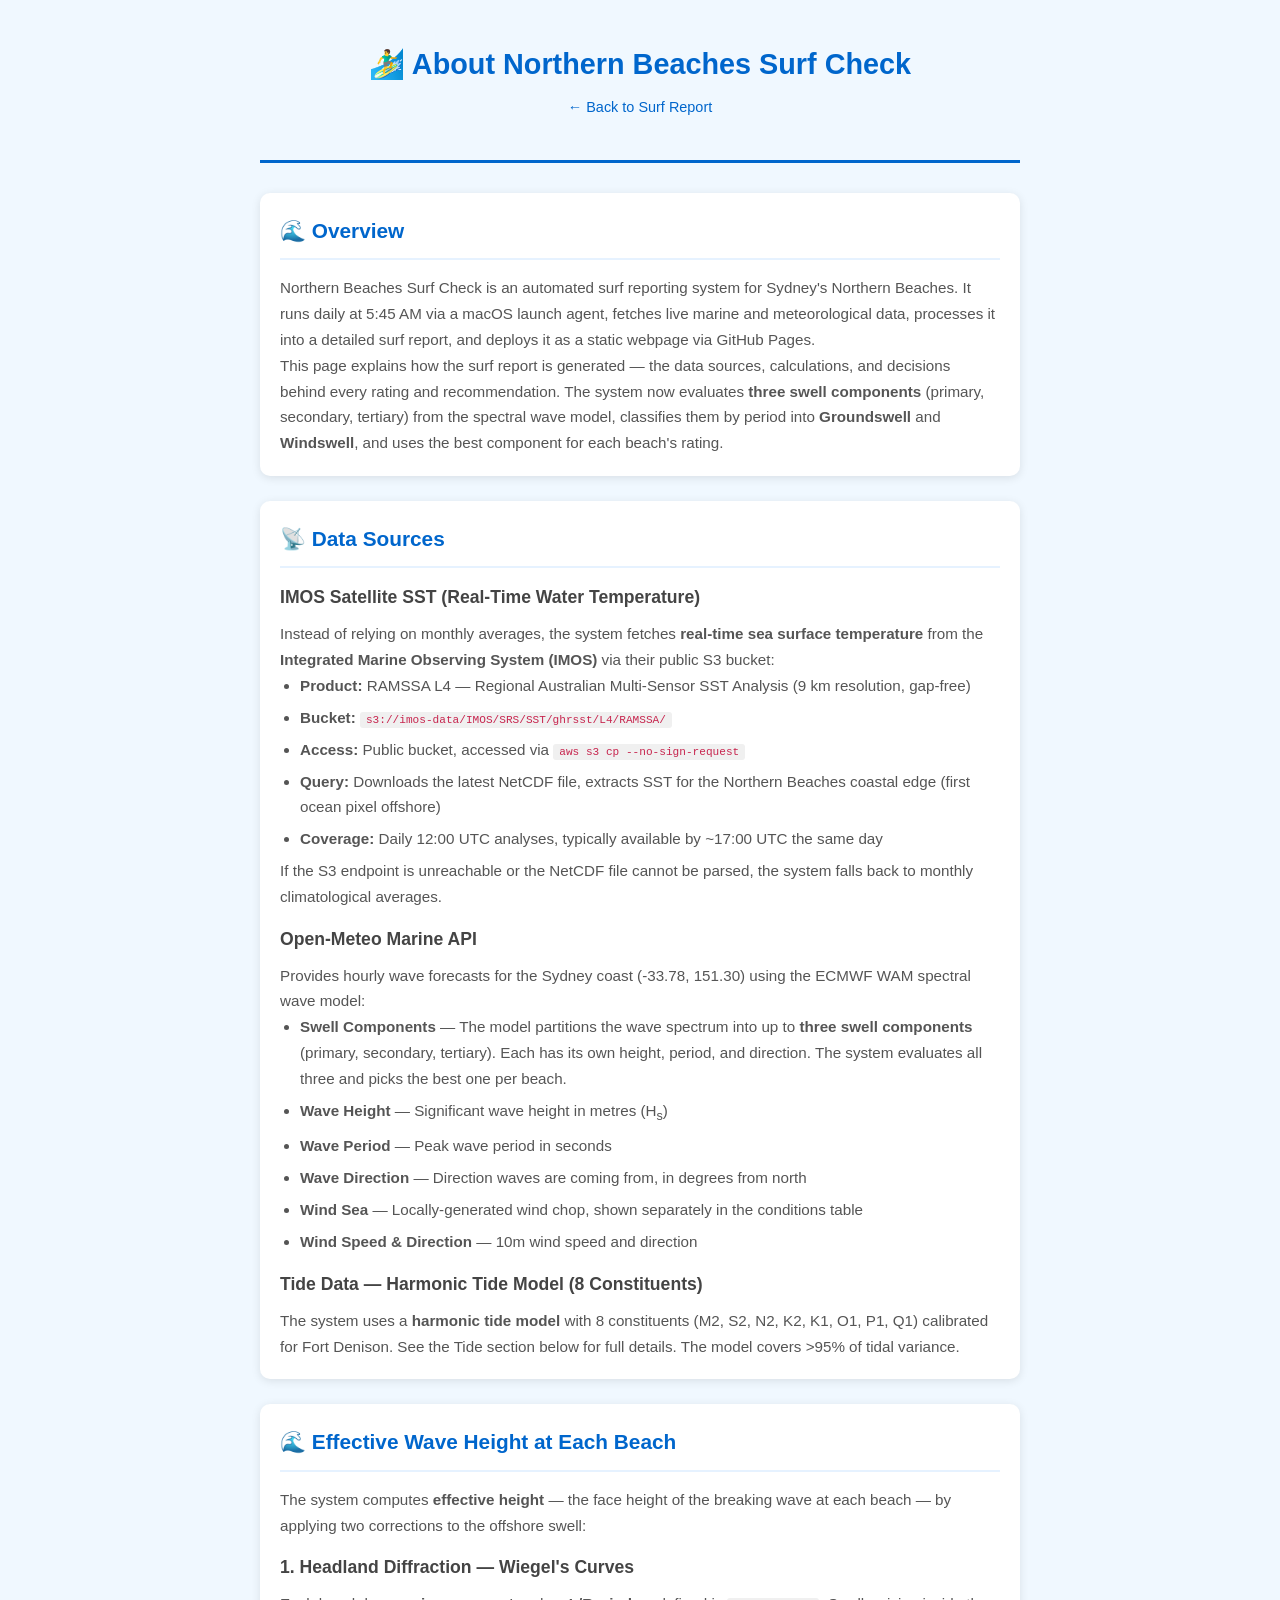
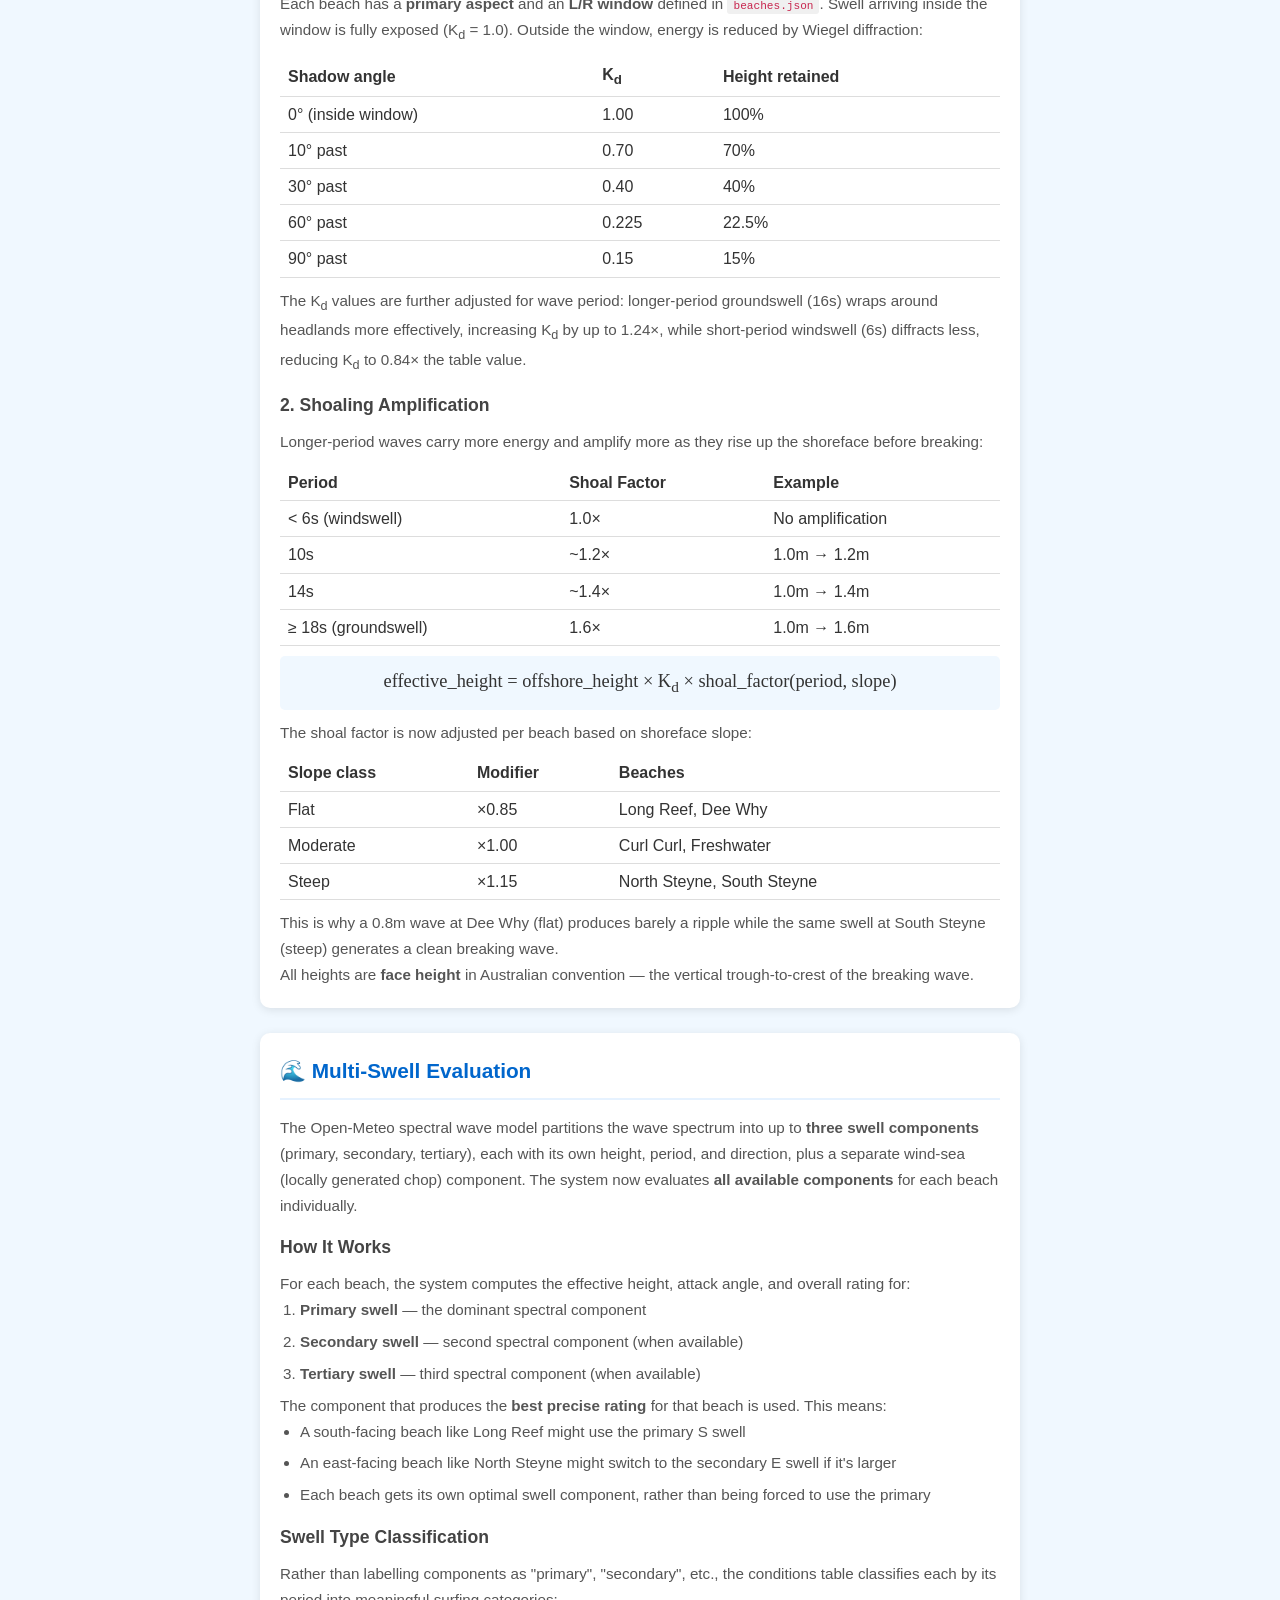
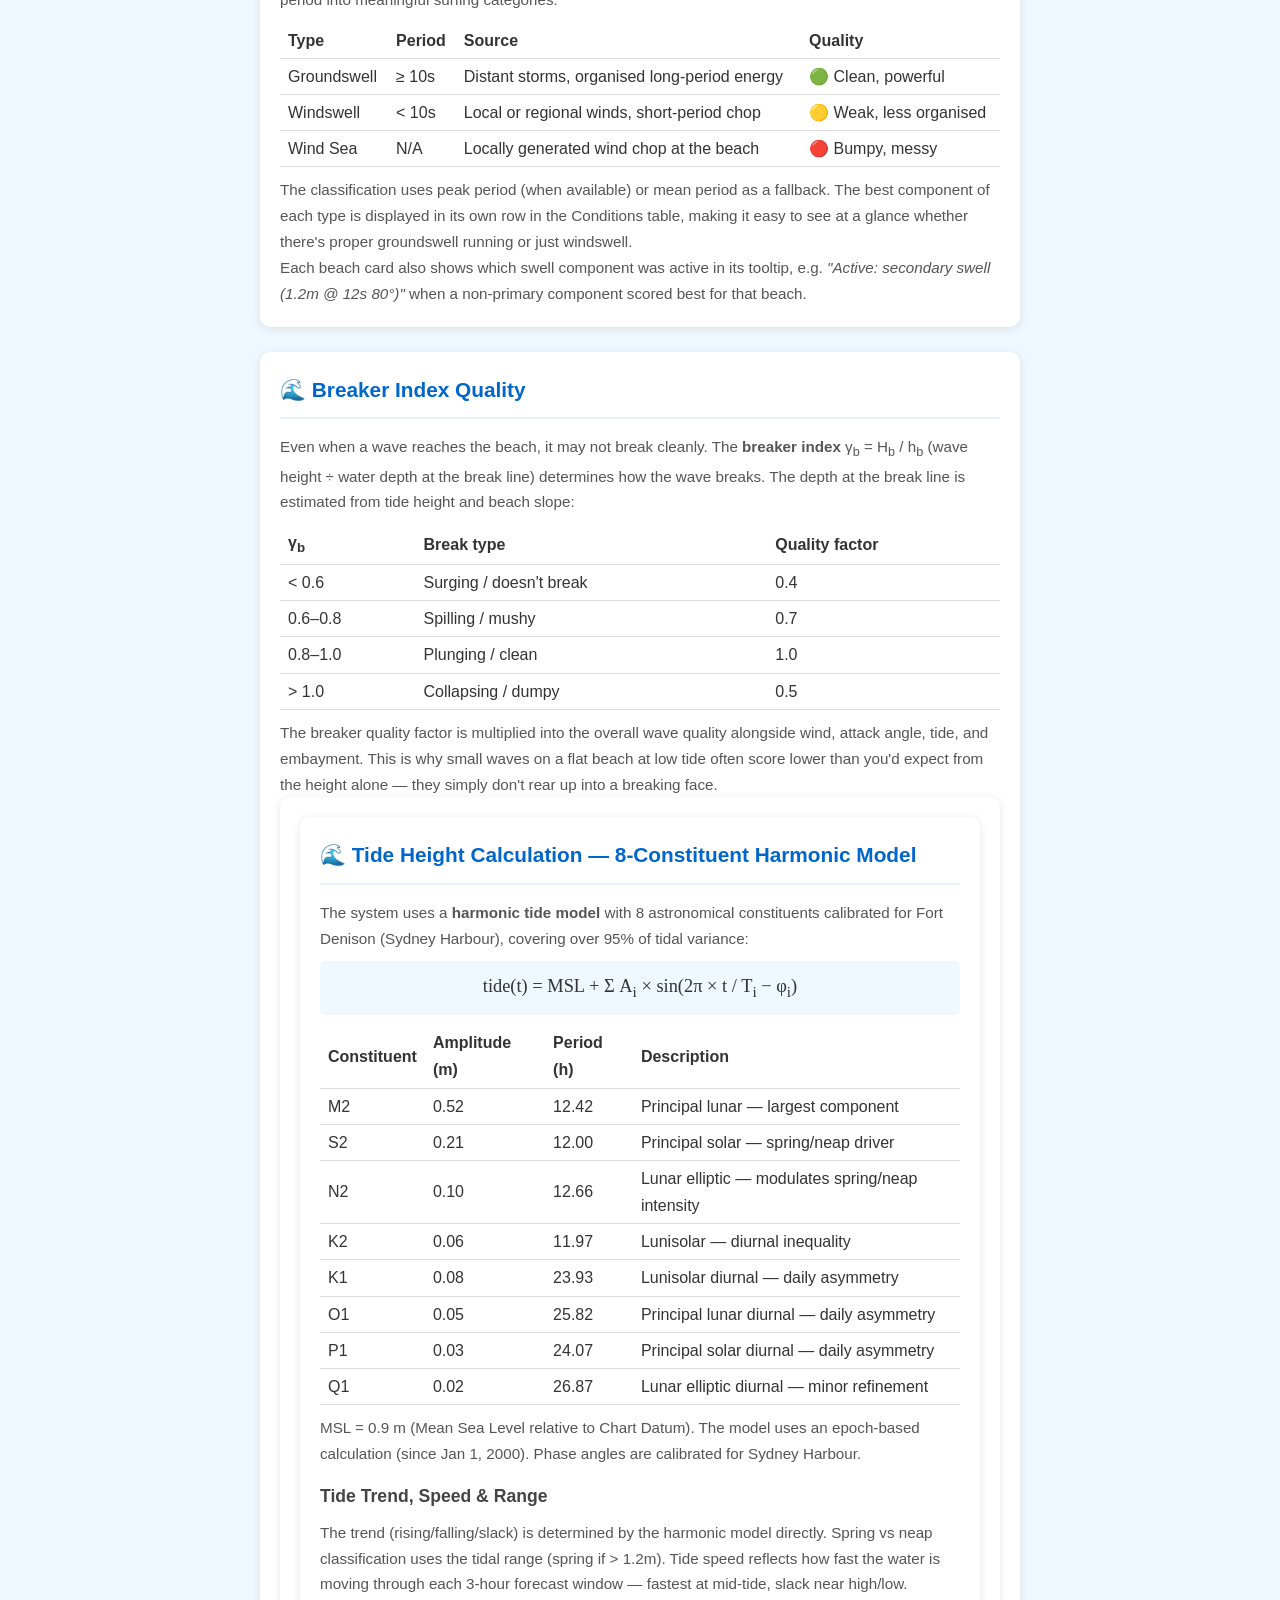
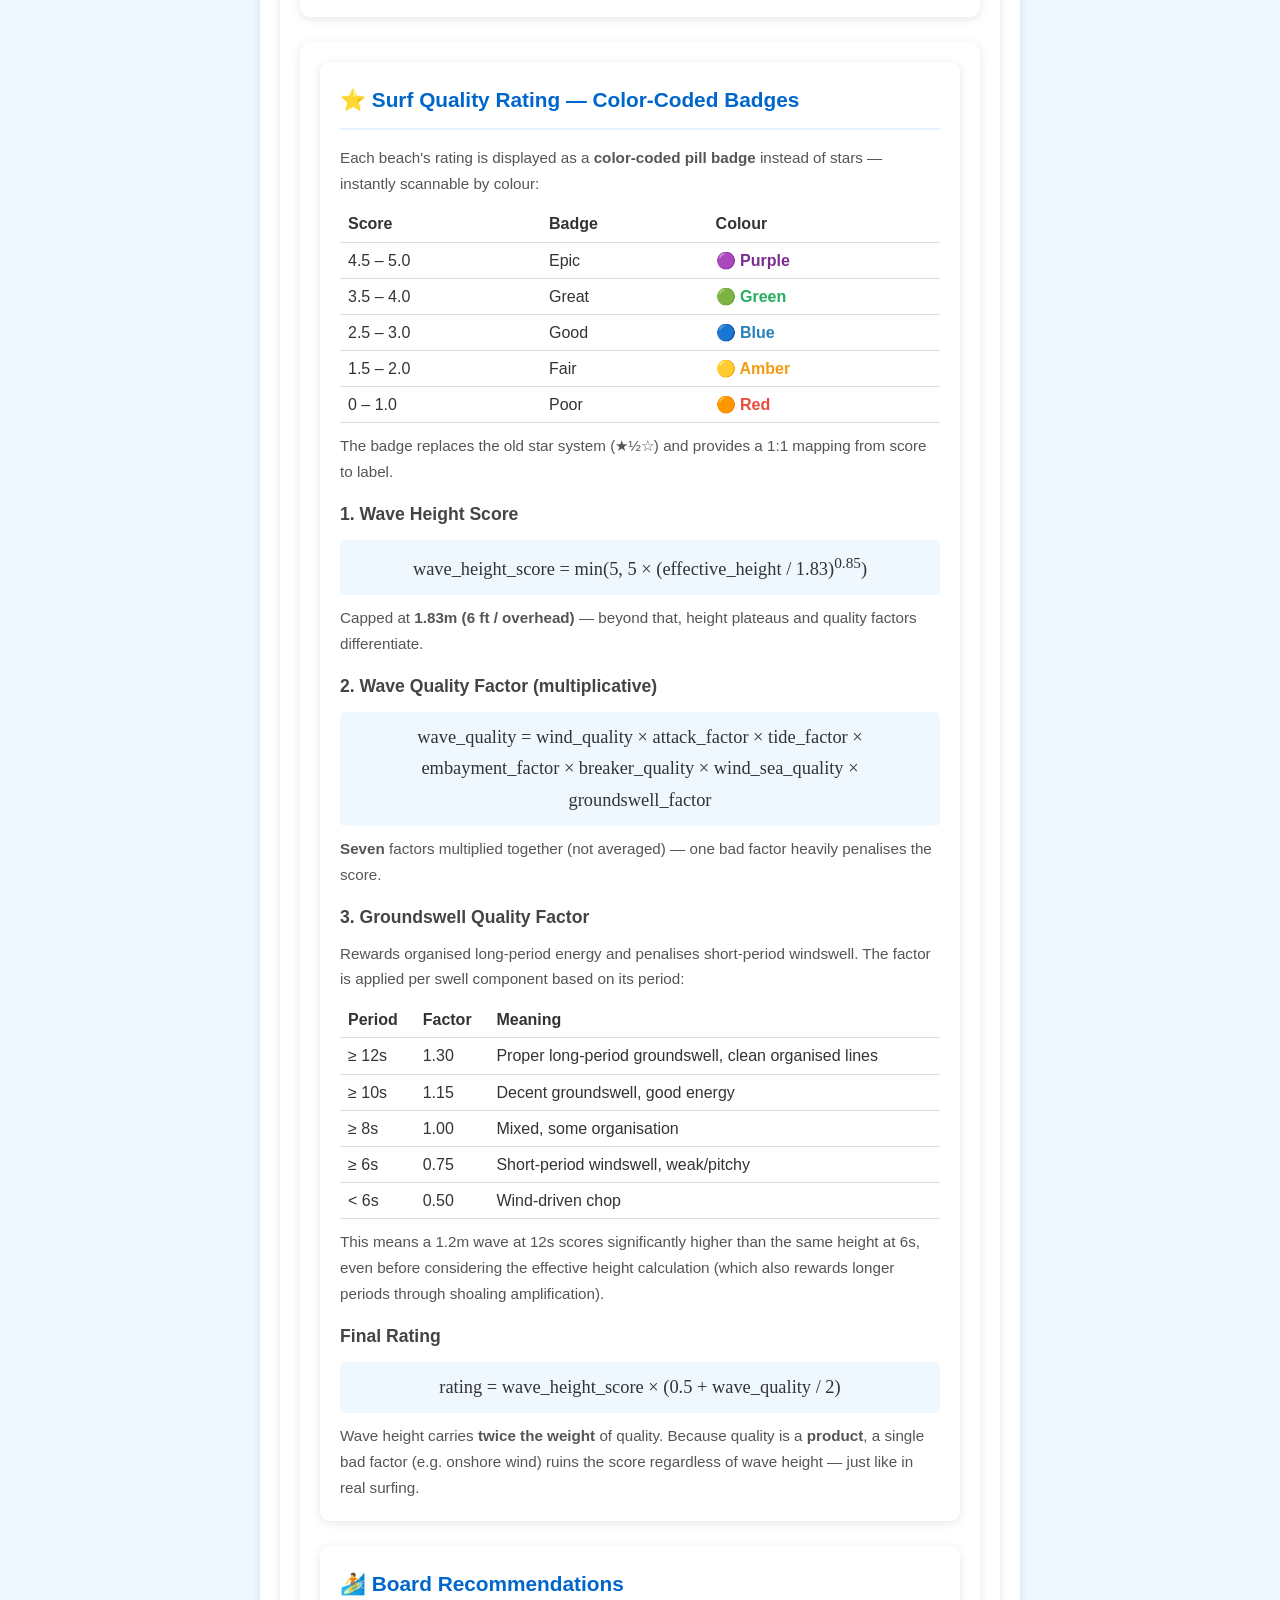
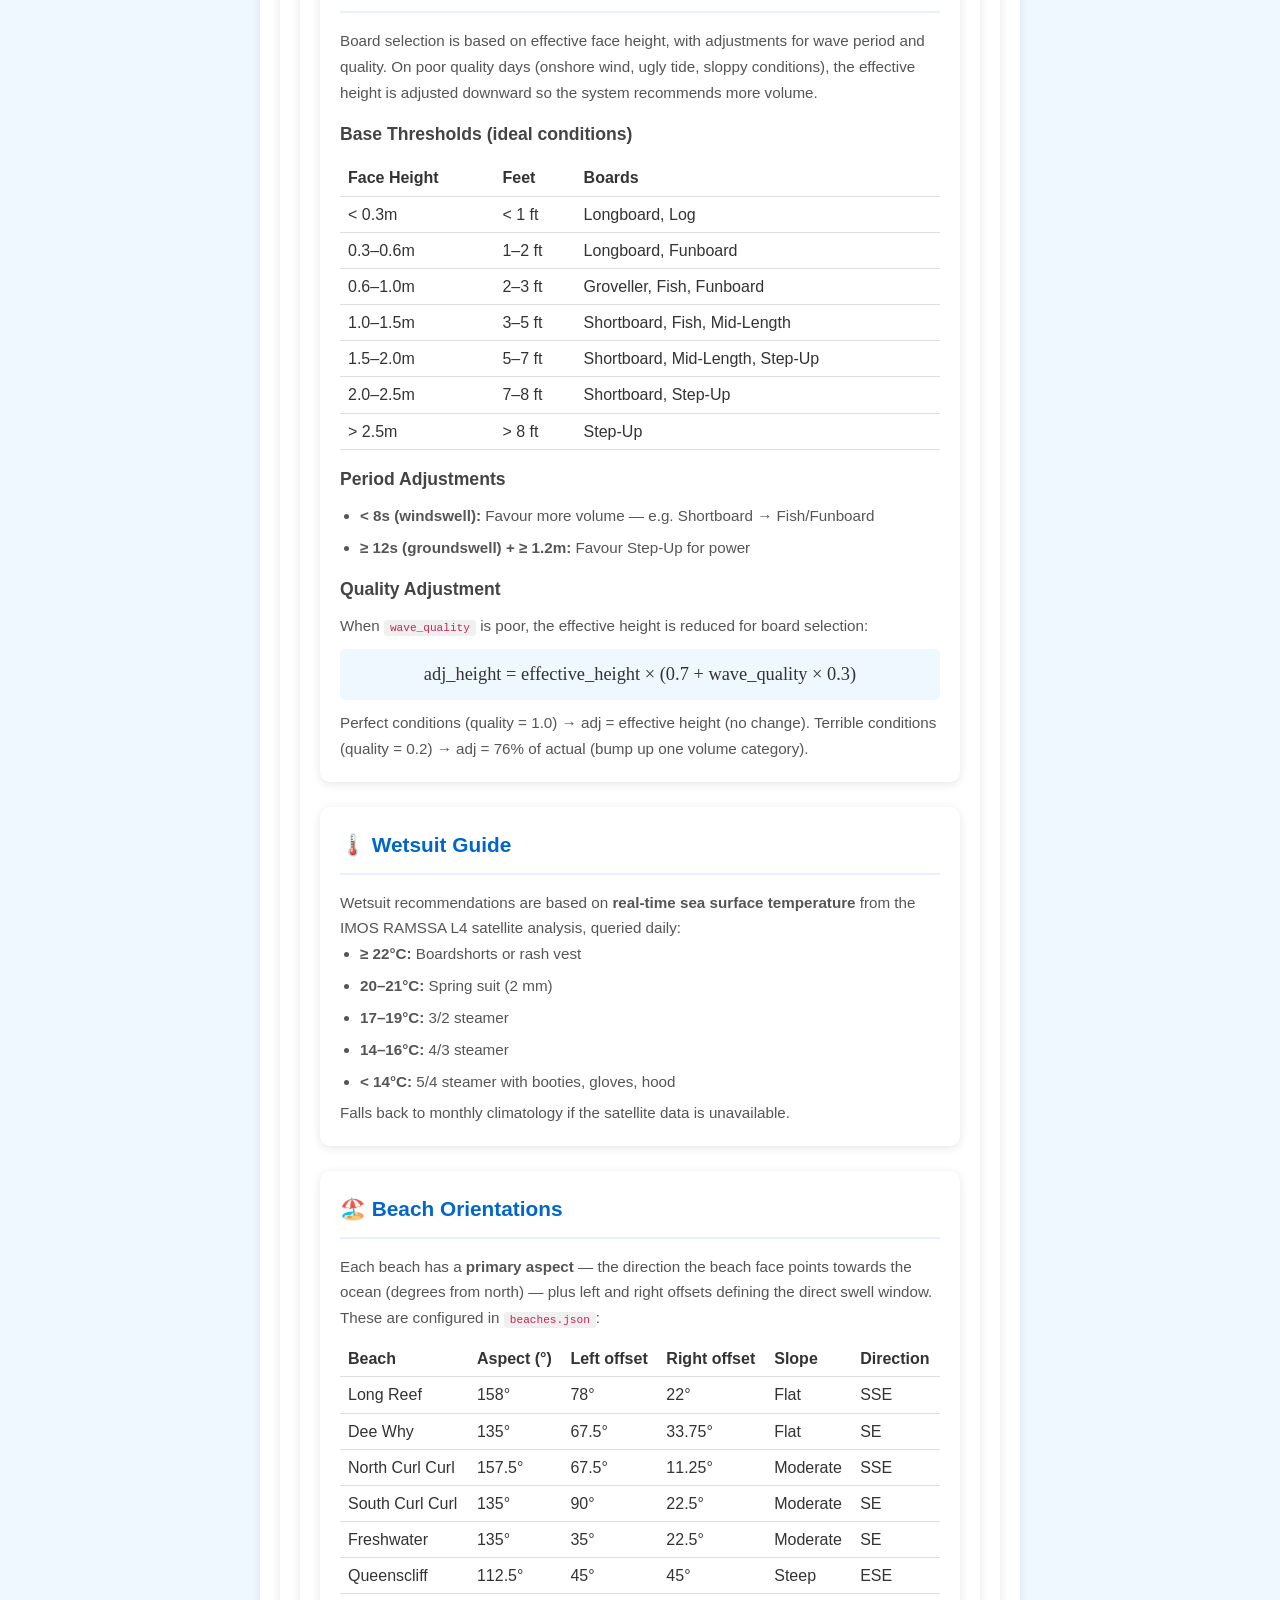
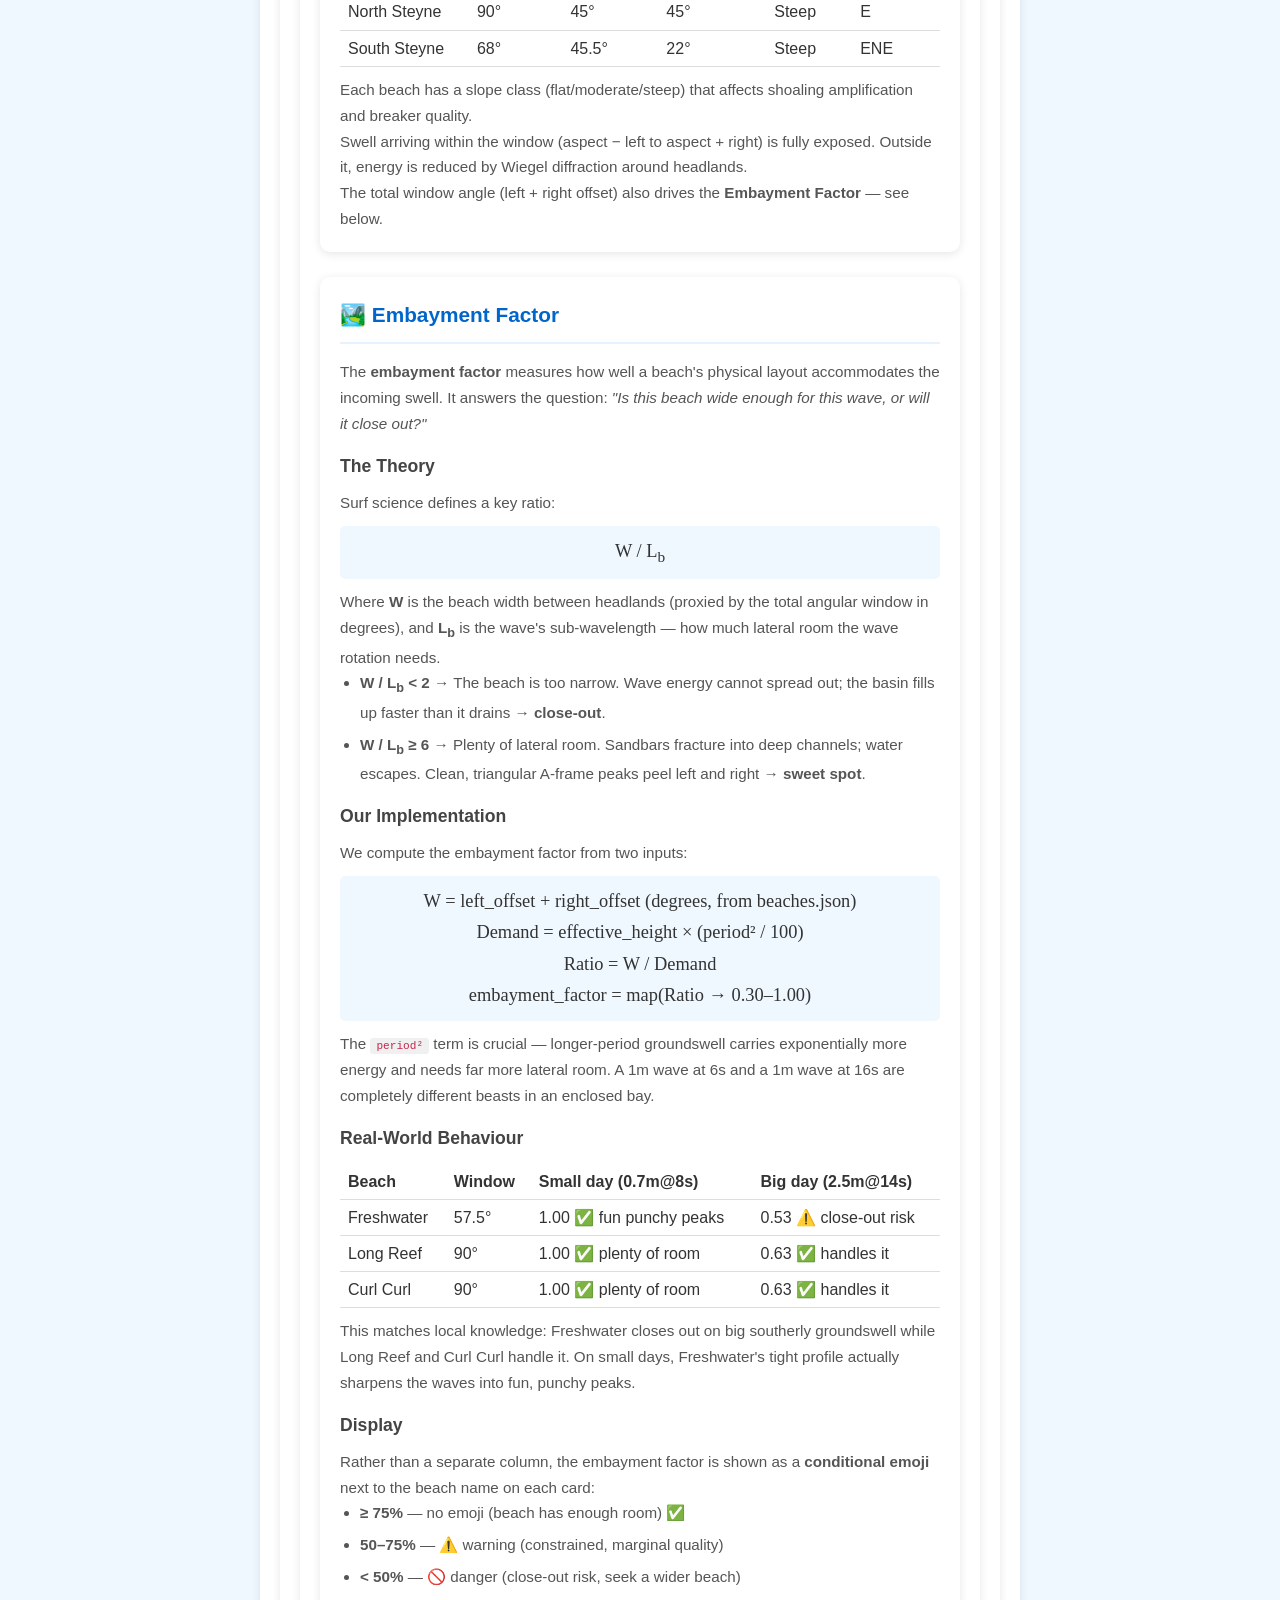
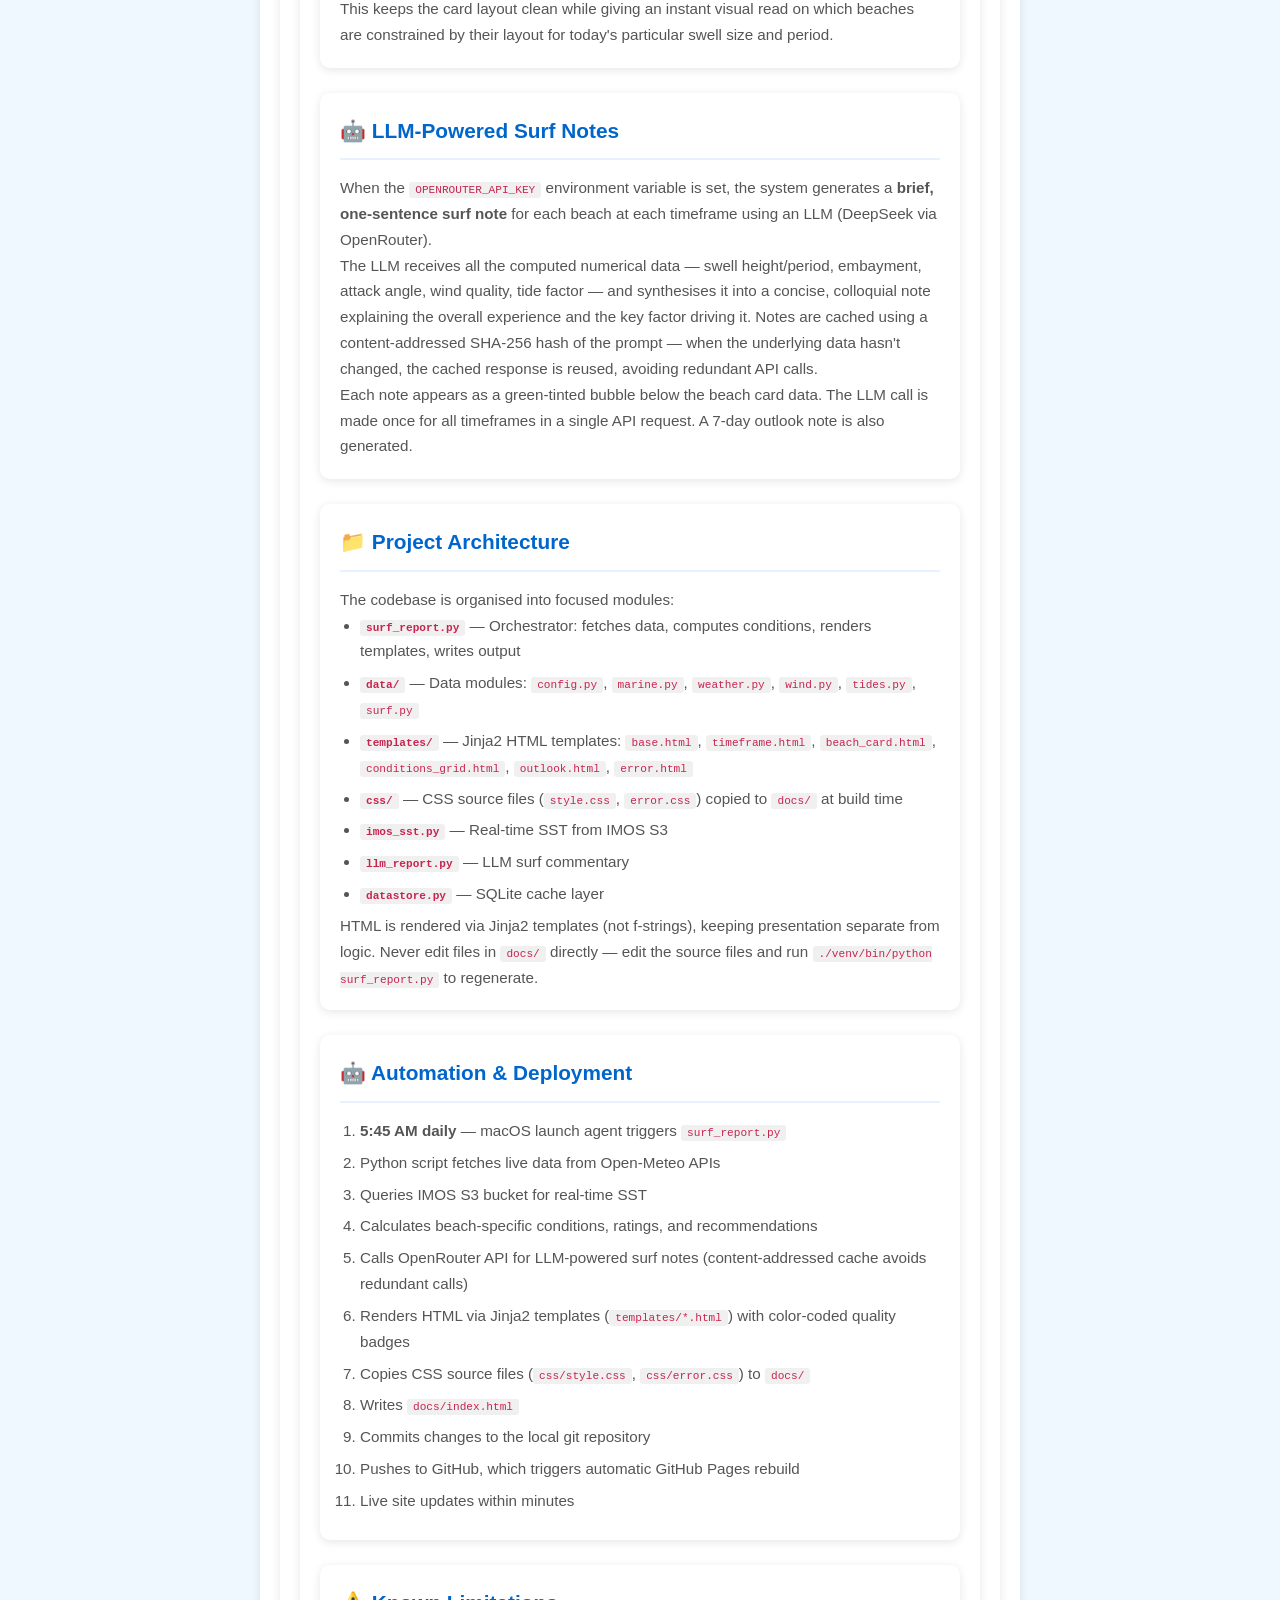
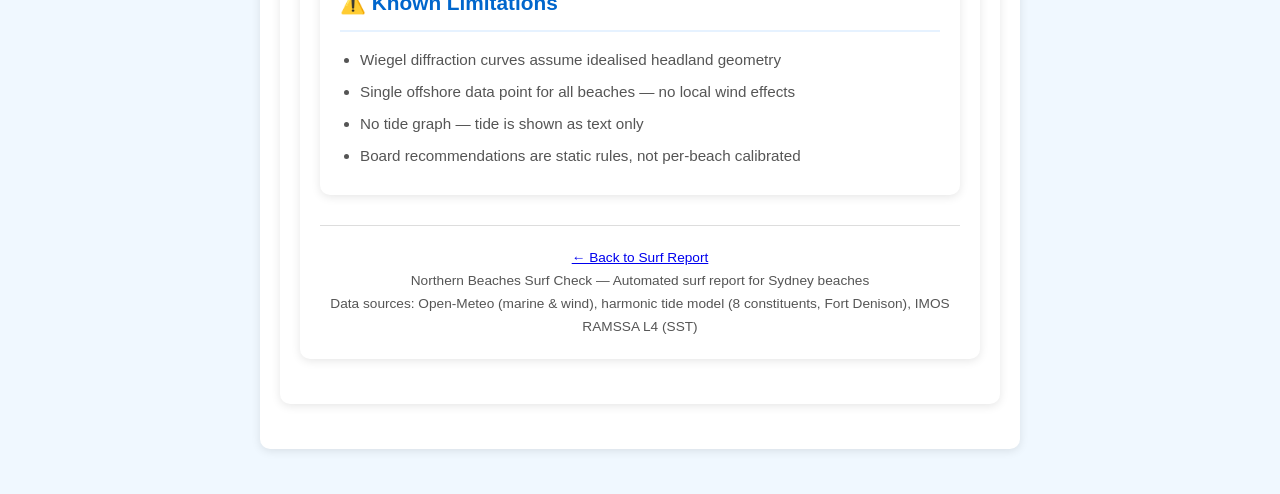
==== about.html @ 928ee974 "Daily surf report 2026-07-19" ====
<!DOCTYPE html>
<html lang="en">
<head>
    <meta charset="UTF-8">
    <meta name="viewport" content="width=device-width, initial-scale=1.0">
    <title>About - Northern Beaches Surf Check</title>
    <style>
        * { margin: 0; padding: 0; box-sizing: border-box; }
        body {
            font-family: -apple-system, BlinkMacSystemFont, 'Segoe UI', Roboto, sans-serif;
            line-height: 1.7;
            color: #333;
            max-width: 800px;
            margin: 0 auto;
            padding: 20px;
            background-color: #f0f8ff;
        }
        header {
            text-align: center;
            padding: 20px 0;
            border-bottom: 3px solid #0066cc;
            margin-bottom: 30px;
        }
        h1 { color: #0066cc; font-size: 1.8em; margin-bottom: 5px; }
        .back-link { margin-bottom: 20px; }
        .back-link a { color: #0066cc; text-decoration: none; font-size: 0.95em; }
        .back-link a:hover { text-decoration: underline; }
        section {
            background: white;
            margin-bottom: 25px;
            padding: 20px;
            border-radius: 10px;
            box-shadow: 0 2px 10px rgba(0,0,0,0.1);
        }
        h2 {
            color: #0066cc;
            border-bottom: 2px solid #e6f2ff;
            padding-bottom: 10px;
            margin-bottom: 15px;
            font-size: 1.3em;
        }
        h3 {
            color: #444;
            margin-top: 15px;
            margin-bottom: 8px;
            font-size: 1.1em;
        }
        p, li { font-size: 0.95em; color: #555; }
        ul, ol { padding-left: 20px; }
        li { margin-bottom: 6px; }
        code {
            background: #f0f0f0;
            padding: 2px 6px;
            border-radius: 3px;
            font-size: 0.9em;
            color: #c7254e;
        }
        pre {
            background: #f5f5f5;
            padding: 15px;
            border-radius: 5px;
            overflow-x: auto;
            font-size: 0.85em;
            line-height: 1.5;
            margin: 10px 0;
        }
        .formula {
            text-align: center;
            font-size: 1.15em;
            padding: 10px;
            background: #f0f8ff;
            border-radius: 5px;
            margin: 10px 0;
            color: #333;
            font-family: serif;
        }
        table { width: 100%; border-collapse: collapse; margin: 10px 0; }
        th, td { text-align: left; padding: 4px 8px; border-bottom: 1px solid #ddd; }
        .footer {
            text-align: center;
            margin-top: 30px;
            padding-top: 20px;
            border-top: 1px solid #ddd;
            color: #666;
            font-size: 0.9em;
        }
        @media (max-width: 600px) {
            h1 { font-size: 1.4em; }
            section { padding: 15px; }
        }
    </style>
</head>
<body>
    <header>
        <h1>🏄‍♂️ About Northern Beaches Surf Check</h1>
        <p class="back-link"><a href="./index.html">← Back to Surf Report</a></p>
    </header>

    <section>
        <h2>🌊 Overview</h2>
        <p>Northern Beaches Surf Check is an automated surf reporting system for Sydney's Northern Beaches. It runs daily at 5:45 AM via a macOS launch agent, fetches live marine and meteorological data, processes it into a detailed surf report, and deploys it as a static webpage via GitHub Pages.</p>
        <p>This page explains how the surf report is generated — the data sources, calculations, and decisions behind every rating and recommendation. The system now evaluates <strong>three swell components</strong> (primary, secondary, tertiary) from the spectral wave model, classifies them by period into <strong>Groundswell</strong> and <strong>Windswell</strong>, and uses the best component for each beach's rating.</p>
    </section>

    <section>
        <h2>📡 Data Sources</h2>

        <h3>IMOS Satellite SST (Real-Time Water Temperature)</h3>
        <p>Instead of relying on monthly averages, the system fetches <strong>real-time sea surface temperature</strong> from the <strong>Integrated Marine Observing System (IMOS)</strong> via their public S3 bucket:</p>
        <ul>
            <li><strong>Product:</strong> RAMSSA L4 — Regional Australian Multi-Sensor SST Analysis (9 km resolution, gap-free)</li>
            <li><strong>Bucket:</strong> <code>s3://imos-data/IMOS/SRS/SST/ghrsst/L4/RAMSSA/</code></li>
            <li><strong>Access:</strong> Public bucket, accessed via <code>aws s3 cp --no-sign-request</code></li>
            <li><strong>Query:</strong> Downloads the latest NetCDF file, extracts SST for the Northern Beaches coastal edge (first ocean pixel offshore)</li>
            <li><strong>Coverage:</strong> Daily 12:00 UTC analyses, typically available by ~17:00 UTC the same day</li>
        </ul>
        <p>If the S3 endpoint is unreachable or the NetCDF file cannot be parsed, the system falls back to monthly climatological averages.</p>

        <h3>Open-Meteo Marine API</h3>
        <p>Provides hourly wave forecasts for the Sydney coast (-33.78, 151.30) using the ECMWF WAM spectral wave model:</p>
        <ul>
            <li><strong>Swell Components</strong> — The model partitions the wave spectrum into up to <strong>three swell components</strong> (primary, secondary, tertiary). Each has its own height, period, and direction. The system evaluates all three and picks the best one per beach.</li>
            <li><strong>Wave Height</strong> — Significant wave height in metres (H<sub>s</sub>)</li>
            <li><strong>Wave Period</strong> — Peak wave period in seconds</li>
            <li><strong>Wave Direction</strong> — Direction waves are coming from, in degrees from north</li>
            <li><strong>Wind Sea</strong> — Locally-generated wind chop, shown separately in the conditions table</li>
            <li><strong>Wind Speed & Direction</strong> — 10m wind speed and direction</li>
        </ul>

        <h3>Tide Data — Harmonic Tide Model (8 Constituents)</h3>
        <p>The system uses a <strong>harmonic tide model</strong> with 8 constituents (M2, S2, N2, K2, K1, O1, P1, Q1) calibrated for Fort Denison. See the Tide section below for full details. The model covers >95% of tidal variance.</p>
    </section>

    <section>
        <h2>🌊 Effective Wave Height at Each Beach</h2>
        <p>The system computes <strong>effective height</strong> — the face height of the breaking wave at each beach — by applying two corrections to the offshore swell:</p>

        <h3>1. Headland Diffraction — Wiegel's Curves</h3>
        <p>Each beach has a <strong>primary aspect</strong> and an <strong>L/R window</strong> defined in <code>beaches.json</code>. Swell arriving inside the window is fully exposed (K<sub>d</sub> = 1.0). Outside the window, energy is reduced by Wiegel diffraction:</p>

        <table>
            <tr><th>Shadow angle</th><th>K<sub>d</sub></th><th>Height retained</th></tr>
            <tr><td>0° (inside window)</td><td>1.00</td><td>100%</td></tr>
            <tr><td>10° past</td><td>0.70</td><td>70%</td></tr>
            <tr><td>30° past</td><td>0.40</td><td>40%</td></tr>
            <tr><td>60° past</td><td>0.225</td><td>22.5%</td></tr>
            <tr><td>90° past</td><td>0.15</td><td>15%</td></tr>
        </table>
        <p>The K<sub>d</sub> values are further adjusted for wave period: longer-period groundswell (16s) wraps around headlands more effectively, increasing K<sub>d</sub> by up to 1.24×, while short-period windswell (6s) diffracts less, reducing K<sub>d</sub> to 0.84× the table value.</p>

        <h3>2. Shoaling Amplification</h3>
        <p>Longer-period waves carry more energy and amplify more as they rise up the shoreface before breaking:</p>

        <table>
            <tr><th>Period</th><th>Shoal Factor</th><th>Example</th></tr>
            <tr><td>&lt; 6s (windswell)</td><td>1.0×</td><td>No amplification</td></tr>
            <tr><td>10s</td><td>~1.2×</td><td>1.0m → 1.2m</td></tr>
            <tr><td>14s</td><td>~1.4×</td><td>1.0m → 1.4m</td></tr>
            <tr><td>≥ 18s (groundswell)</td><td>1.6×</td><td>1.0m → 1.6m</td></tr>
        </table>

        <div class="formula">
            effective_height = offshore_height × K<sub>d</sub> × shoal_factor(period, slope)
        </div>
        <p>The shoal factor is now adjusted per beach based on shoreface slope:</p>
        <table>
            <tr><th>Slope class</th><th>Modifier</th><th>Beaches</th></tr>
            <tr><td>Flat</td><td>×0.85</td><td>Long Reef, Dee Why</td></tr>
            <tr><td>Moderate</td><td>×1.00</td><td>Curl Curl, Freshwater</td></tr>
            <tr><td>Steep</td><td>×1.15</td><td>North Steyne, South Steyne</td></tr>
        </table>
        <p>This is why a 0.8m wave at Dee Why (flat) produces barely a ripple while the same swell at South Steyne (steep) generates a clean breaking wave.</p>

        <p>All heights are <strong>face height</strong> in Australian convention — the vertical trough-to-crest of the breaking wave.</p>
    </section>

    <section>
        <h2>🌊 Multi-Swell Evaluation</h2>
        <p>The Open-Meteo spectral wave model partitions the wave spectrum into up to <strong>three swell components</strong> (primary, secondary, tertiary), each with its own height, period, and direction, plus a separate wind-sea (locally generated chop) component. The system now evaluates <strong>all available components</strong> for each beach individually.</p>

        <h3>How It Works</h3>
        <p>For each beach, the system computes the effective height, attack angle, and overall rating for:</p>
        <ol>
            <li><strong>Primary swell</strong> — the dominant spectral component</li>
            <li><strong>Secondary swell</strong> — second spectral component (when available)</li>
            <li><strong>Tertiary swell</strong> — third spectral component (when available)</li>
        </ol>
        <p>The component that produces the <strong>best precise rating</strong> for that beach is used. This means:</p>
        <ul>
            <li>A south-facing beach like Long Reef might use the primary S swell</li>
            <li>An east-facing beach like North Steyne might switch to the secondary E swell if it's larger</li>
            <li>Each beach gets its own optimal swell component, rather than being forced to use the primary</li>
        </ul>

        <h3>Swell Type Classification</h3>
        <p>Rather than labelling components as "primary", "secondary", etc., the conditions table classifies each by its period into meaningful surfing categories:</p>

        <table>
            <tr><th>Type</th><th>Period</th><th>Source</th><th>Quality</th></tr>
            <tr><td>Groundswell</td><td>≥ 10s</td><td>Distant storms, organised long-period energy</td><td>🟢 Clean, powerful</td></tr>
            <tr><td>Windswell</td><td>&lt; 10s</td><td>Local or regional winds, short-period chop</td><td>🟡 Weak, less organised</td></tr>
            <tr><td>Wind Sea</td><td>N/A</td><td>Locally generated wind chop at the beach</td><td>🔴 Bumpy, messy</td></tr>
        </table>

        <p>The classification uses peak period (when available) or mean period as a fallback. The best component of each type is displayed in its own row in the Conditions table, making it easy to see at a glance whether there's proper groundswell running or just windswell.</p>

        <p>Each beach card also shows which swell component was active in its tooltip, e.g. <em>"Active: secondary swell (1.2m @ 12s 80°)"</em> when a non-primary component scored best for that beach.</p>
    </section>

    <section>
        <h2>🌊 Breaker Index Quality</h2>
        <p>Even when a wave reaches the beach, it may not break cleanly. The <strong>breaker index</strong> γ<sub>b</sub> = H<sub>b</sub> / h<sub>b</sub> (wave height ÷ water depth at the break line) determines how the wave breaks. The depth at the break line is estimated from tide height and beach slope:</p>
        <table>
            <tr><th>γ<sub>b</sub></th><th>Break type</th><th>Quality factor</th></tr>
            <tr><td>&lt; 0.6</td><td>Surging / doesn't break</td><td>0.4</td></tr>
            <tr><td>0.6–0.8</td><td>Spilling / mushy</td><td>0.7</td></tr>
            <tr><td>0.8–1.0</td><td>Plunging / clean</td><td>1.0</td></tr>
            <tr><td>&gt; 1.0</td><td>Collapsing / dumpy</td><td>0.5</td></tr>
        </table>
        <p>The breaker quality factor is multiplied into the overall wave quality alongside wind, attack angle, tide, and embayment. This is why small waves on a flat beach at low tide often score lower than you'd expect from the height alone — they simply don't rear up into a breaking face.</p>

    <section>
    <section>
        <h2>🌊 Tide Height Calculation — 8-Constituent Harmonic Model</h2>
        <p>The system uses a <strong>harmonic tide model</strong> with 8 astronomical constituents calibrated for Fort Denison (Sydney Harbour), covering over 95% of tidal variance:</p>

        <div class="formula">
            tide(t) = MSL + Σ A<sub>i</sub> × sin(2π × t / T<sub>i</sub> − φ<sub>i</sub>)
        </div>

        <table>
            <tr><th>Constituent</th><th>Amplitude (m)</th><th>Period (h)</th><th>Description</th></tr>
            <tr><td>M2</td><td>0.52</td><td>12.42</td><td>Principal lunar — largest component</td></tr>
            <tr><td>S2</td><td>0.21</td><td>12.00</td><td>Principal solar — spring/neap driver</td></tr>
            <tr><td>N2</td><td>0.10</td><td>12.66</td><td>Lunar elliptic — modulates spring/neap intensity</td></tr>
            <tr><td>K2</td><td>0.06</td><td>11.97</td><td>Lunisolar — diurnal inequality</td></tr>
            <tr><td>K1</td><td>0.08</td><td>23.93</td><td>Lunisolar diurnal — daily asymmetry</td></tr>
            <tr><td>O1</td><td>0.05</td><td>25.82</td><td>Principal lunar diurnal — daily asymmetry</td></tr>
            <tr><td>P1</td><td>0.03</td><td>24.07</td><td>Principal solar diurnal — daily asymmetry</td></tr>
            <tr><td>Q1</td><td>0.02</td><td>26.87</td><td>Lunar elliptic diurnal — minor refinement</td></tr>
        </table>

        <p>MSL = 0.9 m (Mean Sea Level relative to Chart Datum). The model uses an epoch-based calculation (since Jan 1, 2000). Phase angles are calibrated for Sydney Harbour.</p>

        <h3>Tide Trend, Speed & Range</h3>
        <p>The trend (rising/falling/slack) is determined by the harmonic model directly. Spring vs neap classification uses the tidal range (spring if &gt; 1.2m). Tide speed reflects how fast the water is moving through each 3-hour forecast window — fastest at mid-tide, slack near high/low.</p>
    </section>

    <section>
    <section>
        <h2>⭐ Surf Quality Rating — Color-Coded Badges</h2>
        <p>Each beach's rating is displayed as a <strong>color-coded pill badge</strong> instead of stars — instantly scannable by colour:</p>

        <table>
            <tr><th>Score</th><th>Badge</th><th>Colour</th></tr>
            <tr><td>4.5 – 5.0</td><td>Epic</td><td style="color:#7b2d8e;font-weight:700;">🟣 Purple</td></tr>
            <tr><td>3.5 – 4.0</td><td>Great</td><td style="color:#27ae60;font-weight:700;">🟢 Green</td></tr>
            <tr><td>2.5 – 3.0</td><td>Good</td><td style="color:#2980b9;font-weight:700;">🔵 Blue</td></tr>
            <tr><td>1.5 – 2.0</td><td>Fair</td><td style="color:#f39c12;font-weight:700;">🟡 Amber</td></tr>
            <tr><td>0 – 1.0</td><td>Poor</td><td style="color:#e74c3c;font-weight:700;">🟠 Red</td></tr>
        </table>

        <p>The badge replaces the old star system (★½☆) and provides a 1:1 mapping from score to label.</p>

        <h3>1. Wave Height Score</h3>
        <div class="formula">
            wave_height_score = min(5, 5 × (effective_height / 1.83)<sup>0.85</sup>)
        </div>
        <p>Capped at <strong>1.83m (6 ft / overhead)</strong> — beyond that, height plateaus and quality factors differentiate.</p>

        <h3>2. Wave Quality Factor (multiplicative)</h3>
        <div class="formula">
            wave_quality = wind_quality × attack_factor × tide_factor × embayment_factor × breaker_quality × wind_sea_quality × groundswell_factor
        </div>
        <p><strong>Seven</strong> factors multiplied together (not averaged) — one bad factor heavily penalises the score.</p>

        <h3>3. Groundswell Quality Factor</h3>
        <p>Rewards organised long-period energy and penalises short-period windswell. The factor is applied per swell component based on its period:</p>
        <table>
            <tr><th>Period</th><th>Factor</th><th>Meaning</th></tr>
            <tr><td>≥ 12s</td><td>1.30</td><td>Proper long-period groundswell, clean organised lines</td></tr>
            <tr><td>≥ 10s</td><td>1.15</td><td>Decent groundswell, good energy</td></tr>
            <tr><td>≥ 8s</td><td>1.00</td><td>Mixed, some organisation</td></tr>
            <tr><td>≥ 6s</td><td>0.75</td><td>Short-period windswell, weak/pitchy</td></tr>
            <tr><td>&lt; 6s</td><td>0.50</td><td>Wind-driven chop</td></tr>
        </table>
        <p>This means a 1.2m wave at 12s scores significantly higher than the same height at 6s, even before considering the effective height calculation (which also rewards longer periods through shoaling amplification).</p>

        <h3>Final Rating</h3>
        <div class="formula">
            rating = wave_height_score × (0.5 + wave_quality / 2)
        </div>
        <p>Wave height carries <strong>twice the weight</strong> of quality. Because quality is a <strong>product</strong>, a single bad factor (e.g. onshore wind) ruins the score regardless of wave height — just like in real surfing.</p>
    </section>

    <section>
        <h2>🏄 Board Recommendations</h2>
        <p>Board selection is based on effective face height, with adjustments for wave period and quality. On poor quality days (onshore wind, ugly tide, sloppy conditions), the effective height is adjusted downward so the system recommends more volume.</p>

        <h3>Base Thresholds (ideal conditions)</h3>
        <table>
            <tr><th>Face Height</th><th>Feet</th><th>Boards</th></tr>
            <tr><td>&lt; 0.3m</td><td>&lt; 1 ft</td><td>Longboard, Log</td></tr>
            <tr><td>0.3–0.6m</td><td>1–2 ft</td><td>Longboard, Funboard</td></tr>
            <tr><td>0.6–1.0m</td><td>2–3 ft</td><td>Groveller, Fish, Funboard</td></tr>
            <tr><td>1.0–1.5m</td><td>3–5 ft</td><td>Shortboard, Fish, Mid-Length</td></tr>
            <tr><td>1.5–2.0m</td><td>5–7 ft</td><td>Shortboard, Mid-Length, Step-Up</td></tr>
            <tr><td>2.0–2.5m</td><td>7–8 ft</td><td>Shortboard, Step-Up</td></tr>
            <tr><td>&gt; 2.5m</td><td>&gt; 8 ft</td><td>Step-Up</td></tr>
        </table>

        <h3>Period Adjustments</h3>
        <ul>
            <li><strong>&lt; 8s (windswell):</strong> Favour more volume — e.g. Shortboard → Fish/Funboard</li>
            <li><strong>≥ 12s (groundswell) + ≥ 1.2m:</strong> Favour Step-Up for power</li>
        </ul>

        <h3>Quality Adjustment</h3>
        <p>When <code>wave_quality</code> is poor, the effective height is reduced for board selection:</p>
        <div class="formula">
            adj_height = effective_height × (0.7 + wave_quality × 0.3)
        </div>
        <p>Perfect conditions (quality = 1.0) → adj = effective height (no change). Terrible conditions (quality = 0.2) → adj = 76% of actual (bump up one volume category).</p>
    </section>

    <section>
        <h2>🌡️ Wetsuit Guide</h2>
        <p>Wetsuit recommendations are based on <strong>real-time sea surface temperature</strong> from the IMOS RAMSSA L4 satellite analysis, queried daily:</p>
        <ul>
            <li><strong>≥ 22°C:</strong> Boardshorts or rash vest</li>
            <li><strong>20–21°C:</strong> Spring suit (2 mm)</li>
            <li><strong>17–19°C:</strong> 3/2 steamer</li>
            <li><strong>14–16°C:</strong> 4/3 steamer</li>
            <li><strong>&lt; 14°C:</strong> 5/4 steamer with booties, gloves, hood</li>
        </ul>
        <p>Falls back to monthly climatology if the satellite data is unavailable.</p>
    </section>

    <section>
        <h2>🏖️ Beach Orientations</h2>
        <p>Each beach has a <strong>primary aspect</strong> — the direction the beach face points towards the ocean (degrees from north) — plus left and right offsets defining the direct swell window. These are configured in <code>beaches.json</code>:</p>

        <table>
            <tr><th>Beach</th><th>Aspect (°)</th><th>Left offset</th><th>Right offset</th><th>Slope</th><th>Direction</th></tr>
            <tr><td>Long Reef</td><td>158°</td><td>78°</td><td>22°</td><td>Flat</td><td>SSE</td></tr>
            <tr><td>Dee Why</td><td>135°</td><td>67.5°</td><td>33.75°</td><td>Flat</td><td>SE</td></tr>
            <tr><td>North Curl Curl</td><td>157.5°</td><td>67.5°</td><td>11.25°</td><td>Moderate</td><td>SSE</td></tr>
            <tr><td>South Curl Curl</td><td>135°</td><td>90°</td><td>22.5°</td><td>Moderate</td><td>SE</td></tr>
            <tr><td>Freshwater</td><td>135°</td><td>35°</td><td>22.5°</td><td>Moderate</td><td>SE</td></tr>
            <tr><td>Queenscliff</td><td>112.5°</td><td>45°</td><td>45°</td><td>Steep</td><td>ESE</td></tr>
            <tr><td>North Steyne</td><td>90°</td><td>45°</td><td>45°</td><td>Steep</td><td>E</td></tr>
            <tr><td>South Steyne</td><td>68°</td><td>45.5°</td><td>22°</td><td>Steep</td><td>ENE</td></tr>
        </table>
        <p>Each beach has a slope class (flat/moderate/steep) that affects shoaling amplification and breaker quality.</p>

        <p>Swell arriving within the window (aspect − left to aspect + right) is fully exposed. Outside it, energy is reduced by Wiegel diffraction around headlands.</p>
        <p>The total window angle (left + right offset) also drives the <strong>Embayment Factor</strong> — see below.</p>
    </section>

    <section>
        <h2>🏞️ Embayment Factor</h2>
        <p>The <strong>embayment factor</strong> measures how well a beach's physical layout accommodates the incoming swell. It answers the question: <em>"Is this beach wide enough for this wave, or will it close out?"</em></p>

        <h3>The Theory</h3>
        <p>Surf science defines a key ratio:</p>
        <div class="formula">
            W / L<sub>b</sub>
        </div>
        <p>Where <strong>W</strong> is the beach width between headlands (proxied by the total angular window in degrees), and <strong>L<sub>b</sub></strong> is the wave's sub-wavelength — how much lateral room the wave rotation needs.</p>
        <ul>
            <li><strong>W / L<sub>b</sub> &lt; 2</strong> → The beach is too narrow. Wave energy cannot spread out; the basin fills up faster than it drains → <strong>close-out</strong>.</li>
            <li><strong>W / L<sub>b</sub> ≥ 6</strong> → Plenty of lateral room. Sandbars fracture into deep channels; water escapes. Clean, triangular A-frame peaks peel left and right → <strong>sweet spot</strong>.</li>
        </ul>

        <h3>Our Implementation</h3>
        <p>We compute the embayment factor from two inputs:</p>
        <div class="formula">
            W = left_offset + right_offset (degrees, from beaches.json)<br>
            Demand = effective_height × (period² / 100)<br>
            Ratio = W / Demand<br>
            embayment_factor = map(Ratio → 0.30–1.00)
        </div>
        <p>The <code>period²</code> term is crucial — longer-period groundswell carries exponentially more energy and needs far more lateral room. A 1m wave at 6s and a 1m wave at 16s are completely different beasts in an enclosed bay.</p>

        <h3>Real-World Behaviour</h3>
        <table>
            <tr><th>Beach</th><th>Window</th><th>Small day (0.7m@8s)</th><th>Big day (2.5m@14s)</th></tr>
            <tr><td>Freshwater</td><td>57.5°</td><td>1.00 ✅ fun punchy peaks</td><td>0.53 ⚠️ close-out risk</td></tr>
            <tr><td>Long Reef</td><td>90°</td><td>1.00 ✅ plenty of room</td><td>0.63 ✅ handles it</td></tr>
            <tr><td>Curl Curl</td><td>90°</td><td>1.00 ✅ plenty of room</td><td>0.63 ✅ handles it</td></tr>
        </table>
        <p>This matches local knowledge: Freshwater closes out on big southerly groundswell while Long Reef and Curl Curl handle it. On small days, Freshwater's tight profile actually sharpens the waves into fun, punchy peaks.</p>

        <h3>Display</h3>
        <p>Rather than a separate column, the embayment factor is shown as a <strong>conditional emoji</strong> next to the beach name on each card:</p>
        <ul>
            <li><strong>≥ 75%</strong> — no emoji (beach has enough room) ✅</li>
            <li><strong>50–75%</strong> — ⚠️ warning (constrained, marginal quality)</li>
            <li><strong>&lt; 50%</strong> — 🚫 danger (close-out risk, seek a wider beach)</li>
        </ul>
        <p>This keeps the card layout clean while giving an instant visual read on which beaches are constrained by their layout for today's particular swell size and period.</p>
    </section>

    <section>
        <h2>🤖 LLM-Powered Surf Notes</h2>
        <p>When the <code>OPENROUTER_API_KEY</code> environment variable is set, the system generates a <strong>brief, one-sentence surf note</strong> for each beach at each timeframe using an LLM (DeepSeek via OpenRouter).</p>
        <p>The LLM receives all the computed numerical data — swell height/period, embayment, attack angle, wind quality, tide factor — and synthesises it into a concise, colloquial note explaining the overall experience and the key factor driving it. Notes are cached using a content-addressed SHA-256 hash of the prompt — when the underlying data hasn't changed, the cached response is reused, avoiding redundant API calls.</p>
        <p>Each note appears as a green-tinted bubble below the beach card data. The LLM call is made once for all timeframes in a single API request. A 7-day outlook note is also generated.</p>
    </section>

    <section>
        <h2>📁 Project Architecture</h2>
        <p>The codebase is organised into focused modules:</p>
        <ul>
            <li><strong><code>surf_report.py</code></strong> — Orchestrator: fetches data, computes conditions, renders templates, writes output</li>
            <li><strong><code>data/</code></strong> — Data modules: <code>config.py</code>, <code>marine.py</code>, <code>weather.py</code>, <code>wind.py</code>, <code>tides.py</code>, <code>surf.py</code></li>
            <li><strong><code>templates/</code></strong> — Jinja2 HTML templates: <code>base.html</code>, <code>timeframe.html</code>, <code>beach_card.html</code>, <code>conditions_grid.html</code>, <code>outlook.html</code>, <code>error.html</code></li>
            <li><strong><code>css/</code></strong> — CSS source files (<code>style.css</code>, <code>error.css</code>) copied to <code>docs/</code> at build time</li>
            <li><strong><code>imos_sst.py</code></strong> — Real-time SST from IMOS S3</li>
            <li><strong><code>llm_report.py</code></strong> — LLM surf commentary</li>
            <li><strong><code>datastore.py</code></strong> — SQLite cache layer</li>
        </ul>
        <p>HTML is rendered via Jinja2 templates (not f-strings), keeping presentation separate from logic. Never edit files in <code>docs/</code> directly — edit the source files and run <code>./venv/bin/python surf_report.py</code> to regenerate.</p>
    </section>

    <section>
        <h2>🤖 Automation & Deployment</h2>
        <ol>
            <li><strong>5:45 AM daily</strong> — macOS launch agent triggers <code>surf_report.py</code></li>
            <li>Python script fetches live data from Open-Meteo APIs</li>
            <li>Queries IMOS S3 bucket for real-time SST</li>
            <li>Calculates beach-specific conditions, ratings, and recommendations</li>
            <li>Calls OpenRouter API for LLM-powered surf notes (content-addressed cache avoids redundant calls)</li>
            <li>Renders HTML via Jinja2 templates (<code>templates/*.html</code>) with color-coded quality badges</li>
            <li>Copies CSS source files (<code>css/style.css</code>, <code>css/error.css</code>) to <code>docs/</code></li>
            <li>Writes <code>docs/index.html</code></li>
            <li>Commits changes to the local git repository</li>
            <li>Pushes to GitHub, which triggers automatic GitHub Pages rebuild</li>
            <li>Live site updates within minutes</li>
        </ol>
    </section>

    <section>
        <h2>⚠️ Known Limitations</h2>
        <ul>
            <li>Wiegel diffraction curves assume idealised headland geometry</li>
            <li>Single offshore data point for all beaches — no local wind effects</li>
            <li>No tide graph — tide is shown as text only</li>
            <li>Board recommendations are static rules, not per-beach calibrated</li>
        </ul>
    </section>

    <div class="footer">
        <p><a href="./index.html">← Back to Surf Report</a></p>
        <p>Northern Beaches Surf Check — Automated surf report for Sydney beaches</p>
        <p>Data sources: Open-Meteo (marine & wind), harmonic tide model (8 constituents, Fort Denison), IMOS RAMSSA L4 (SST)</p>
    </div>
</body>
</html>
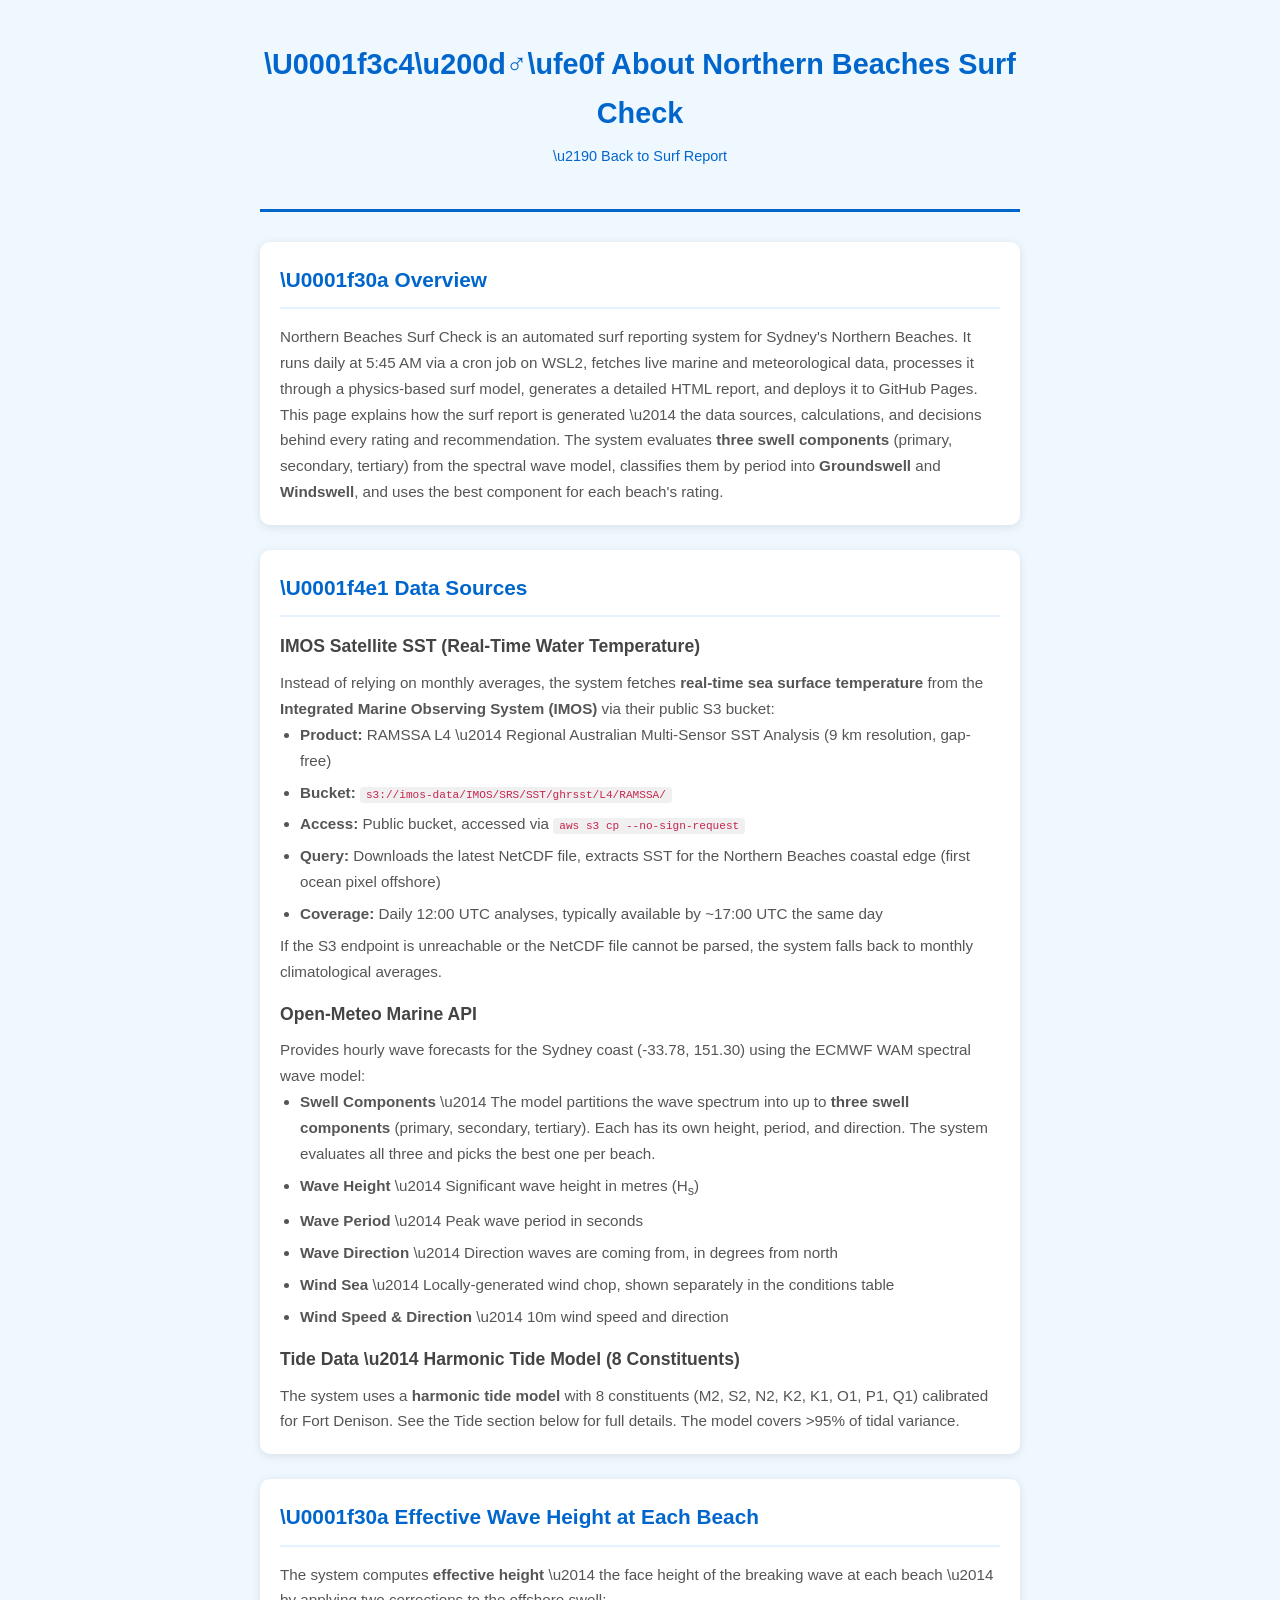
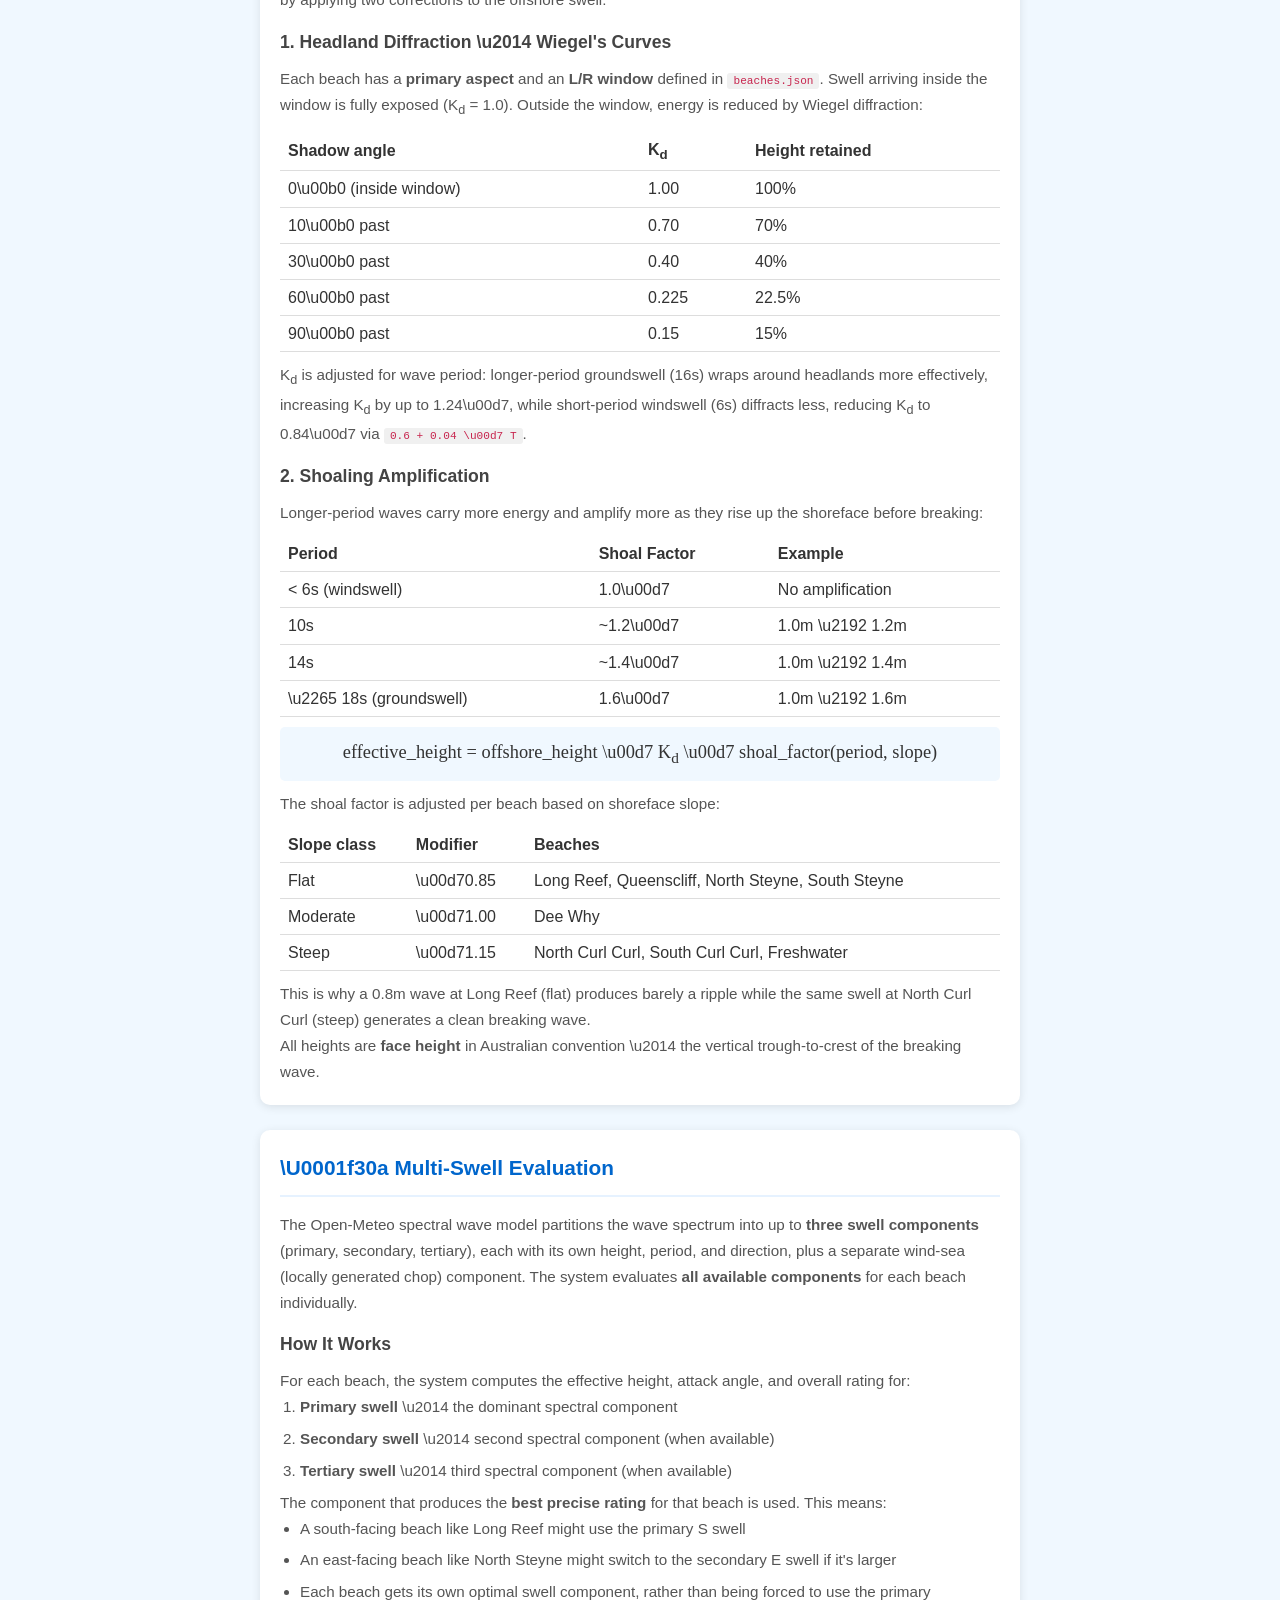
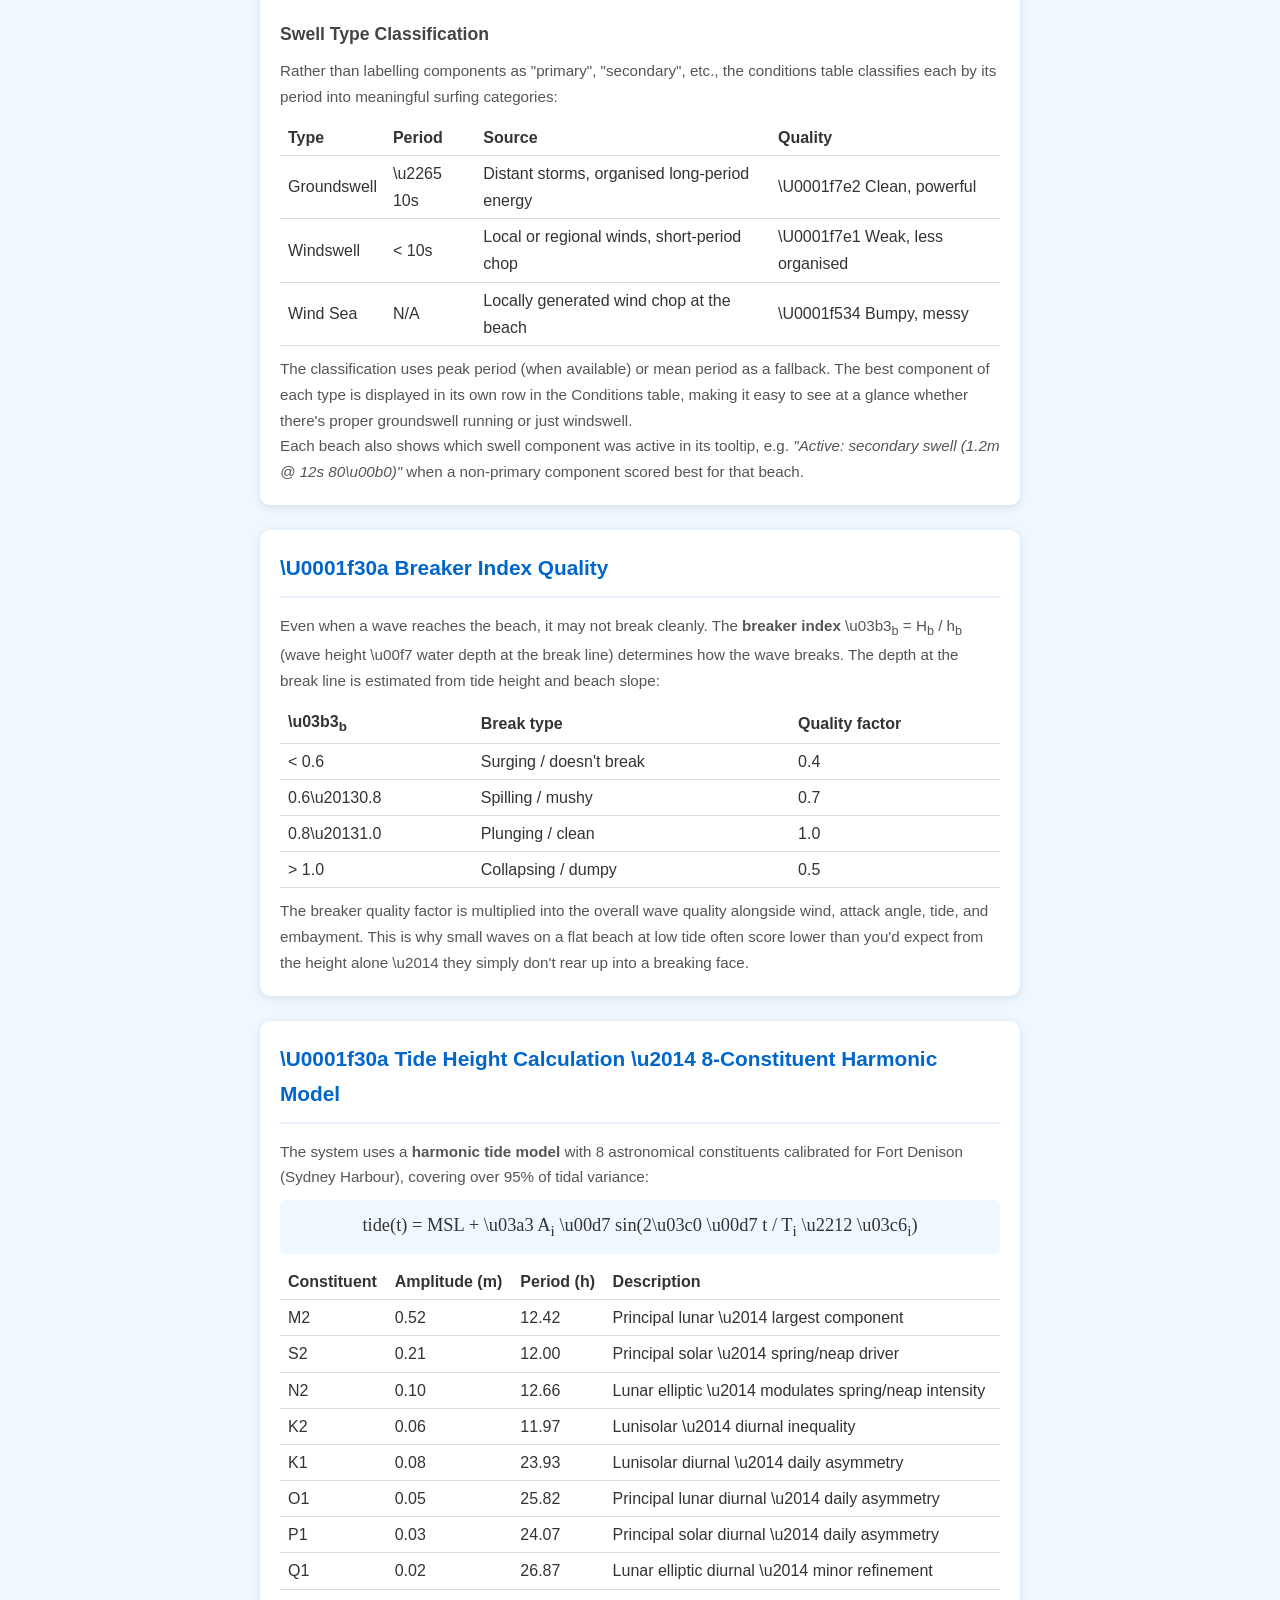
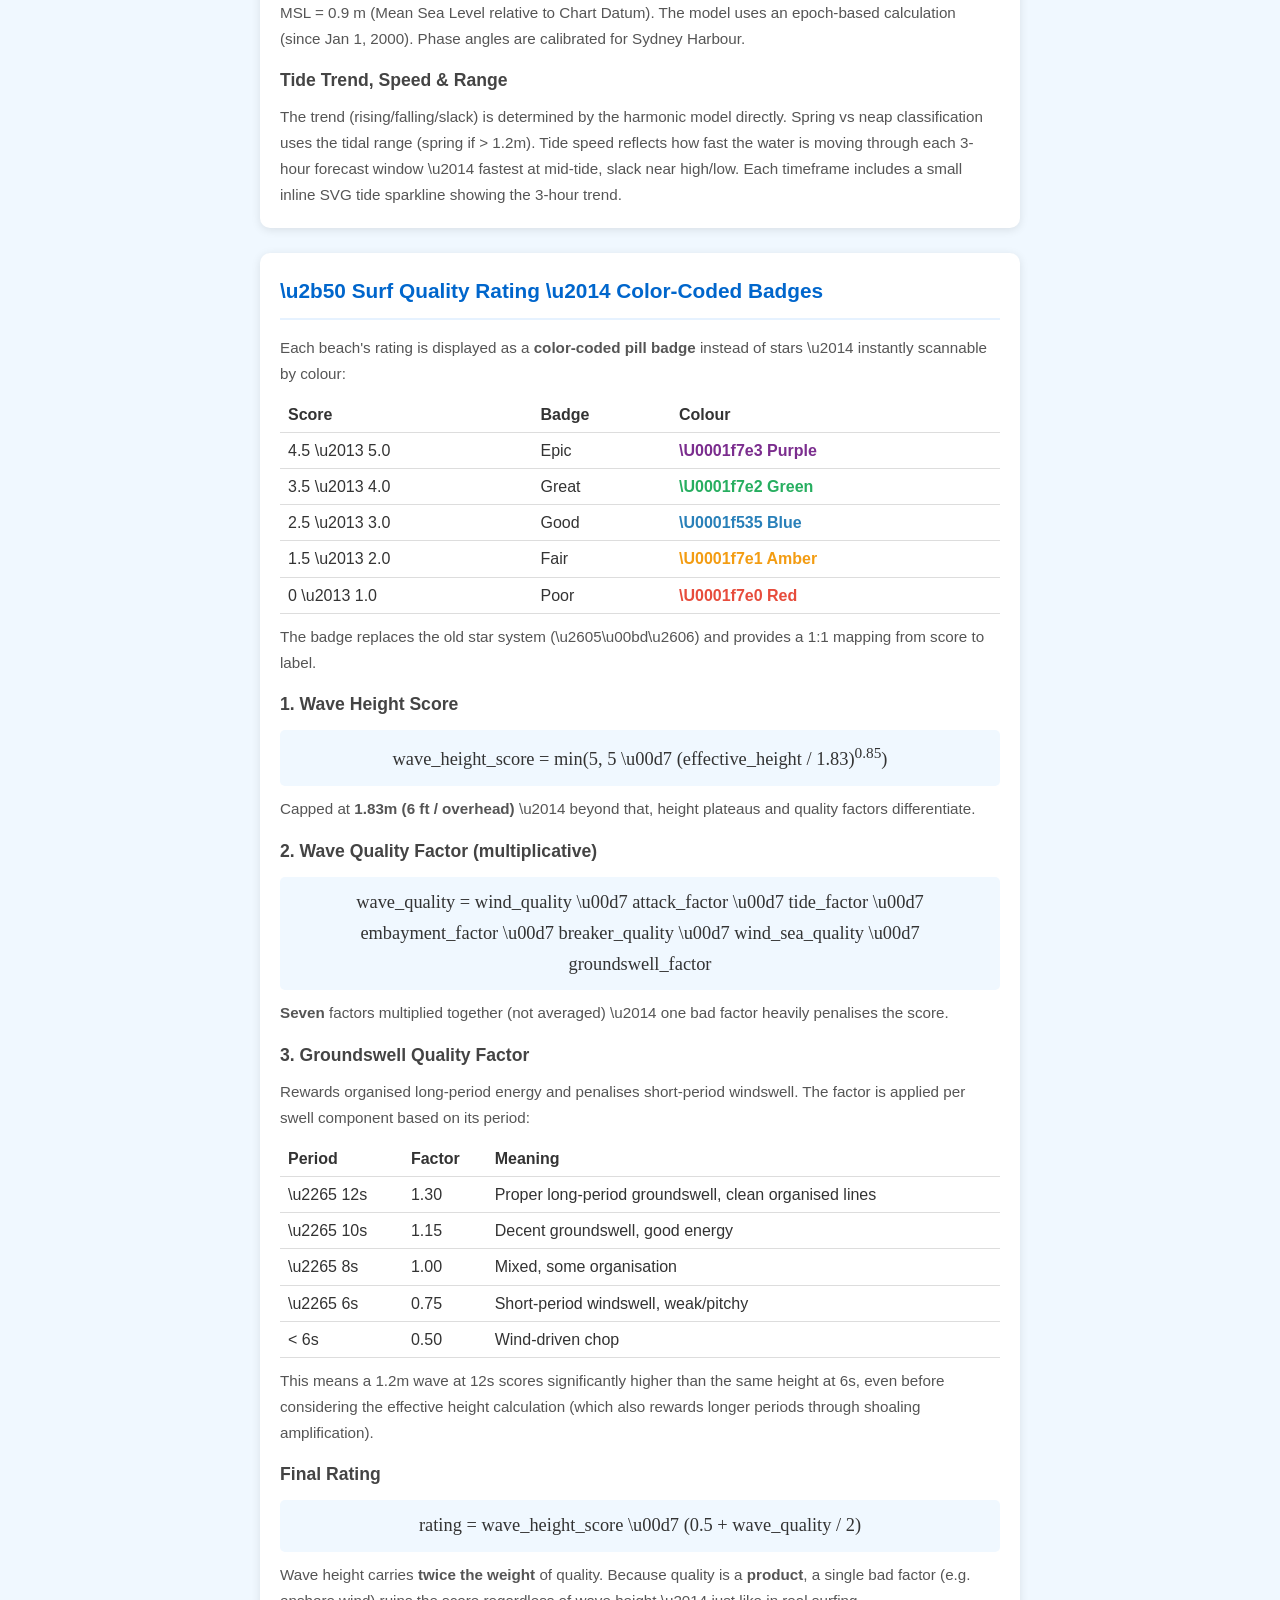
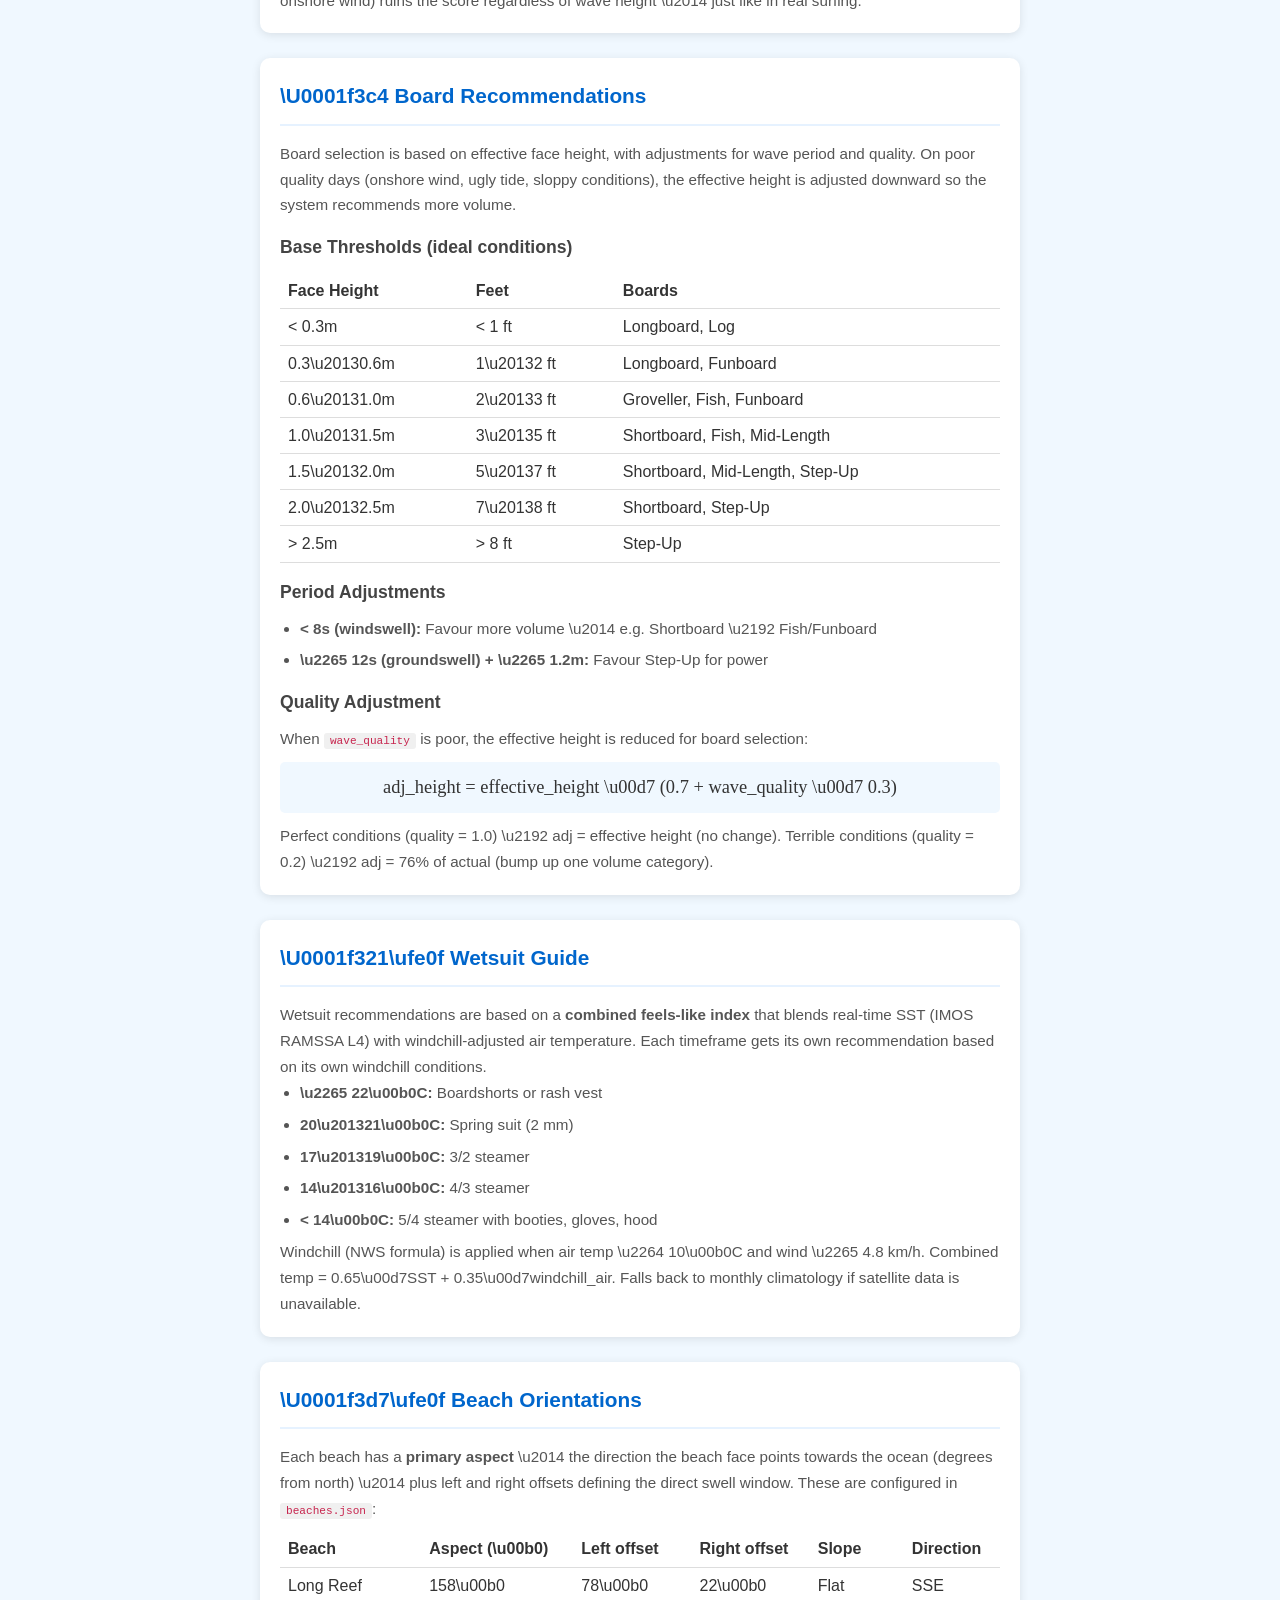
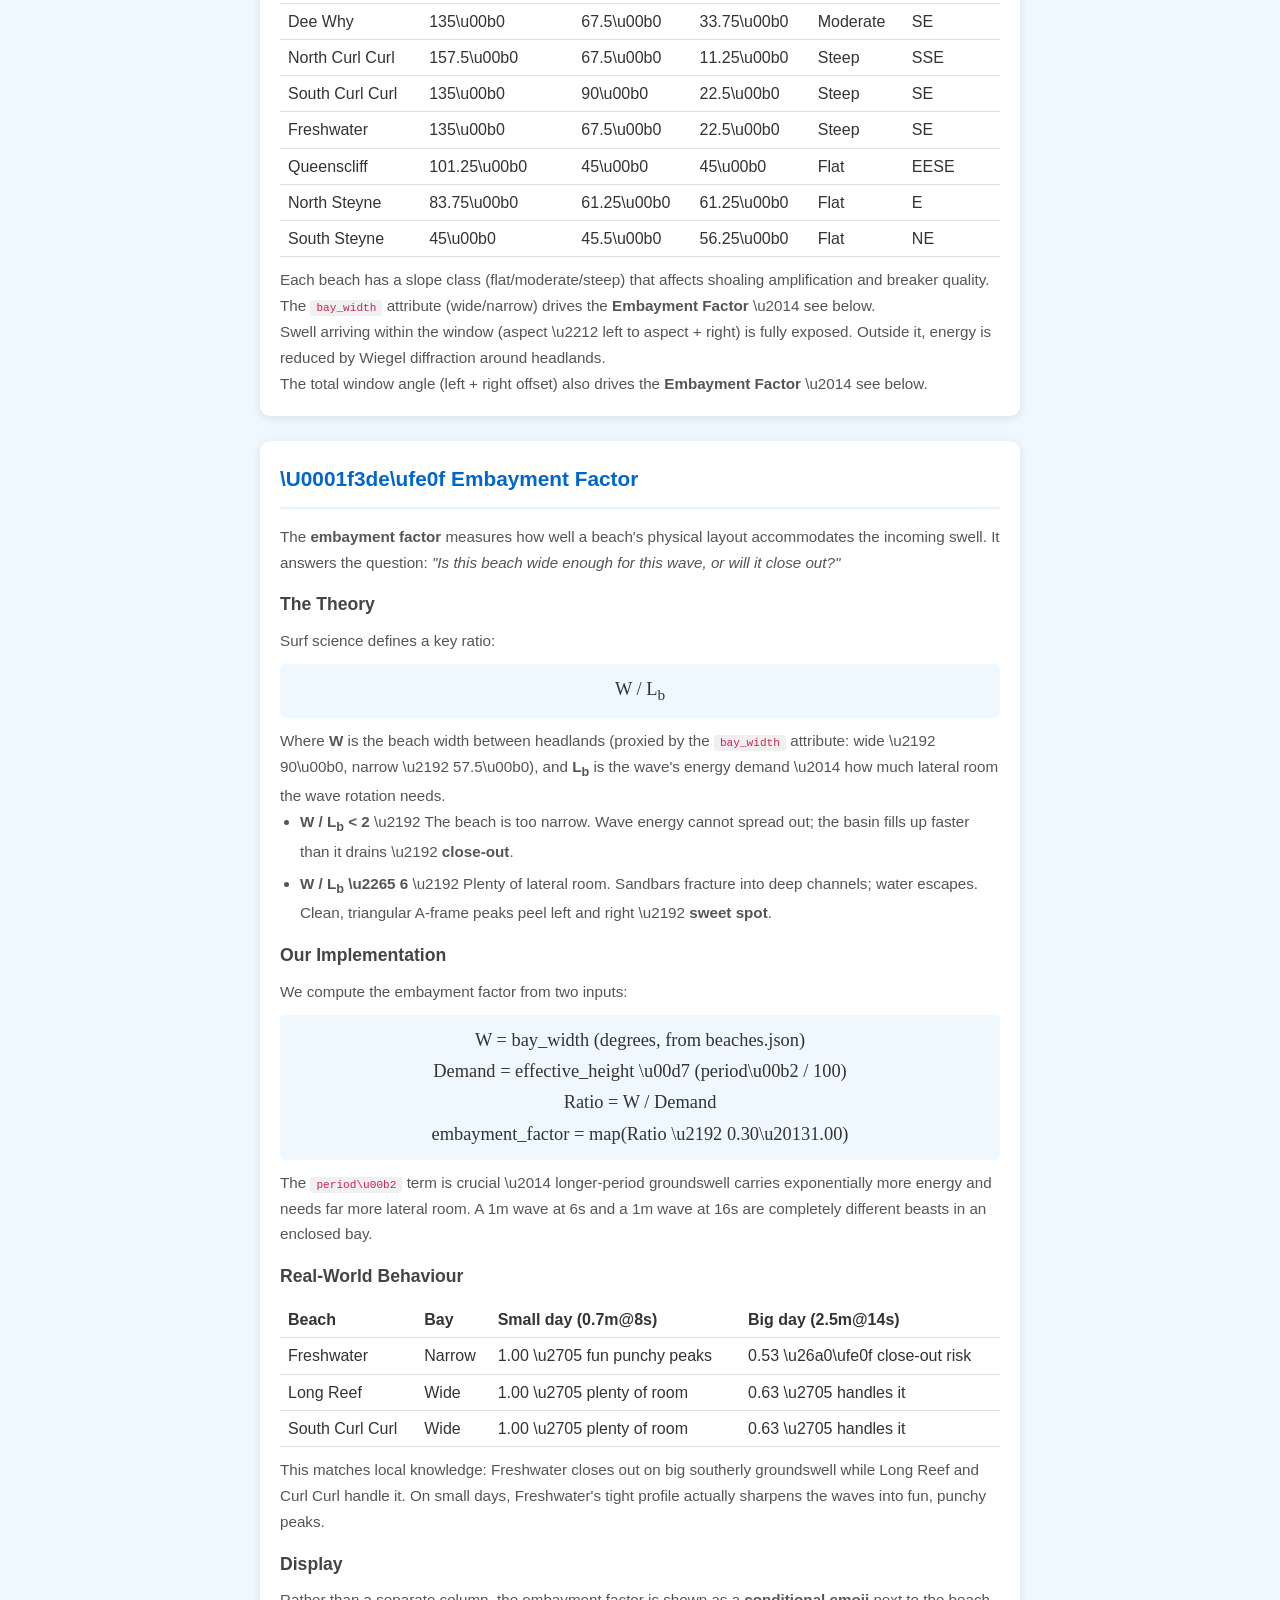
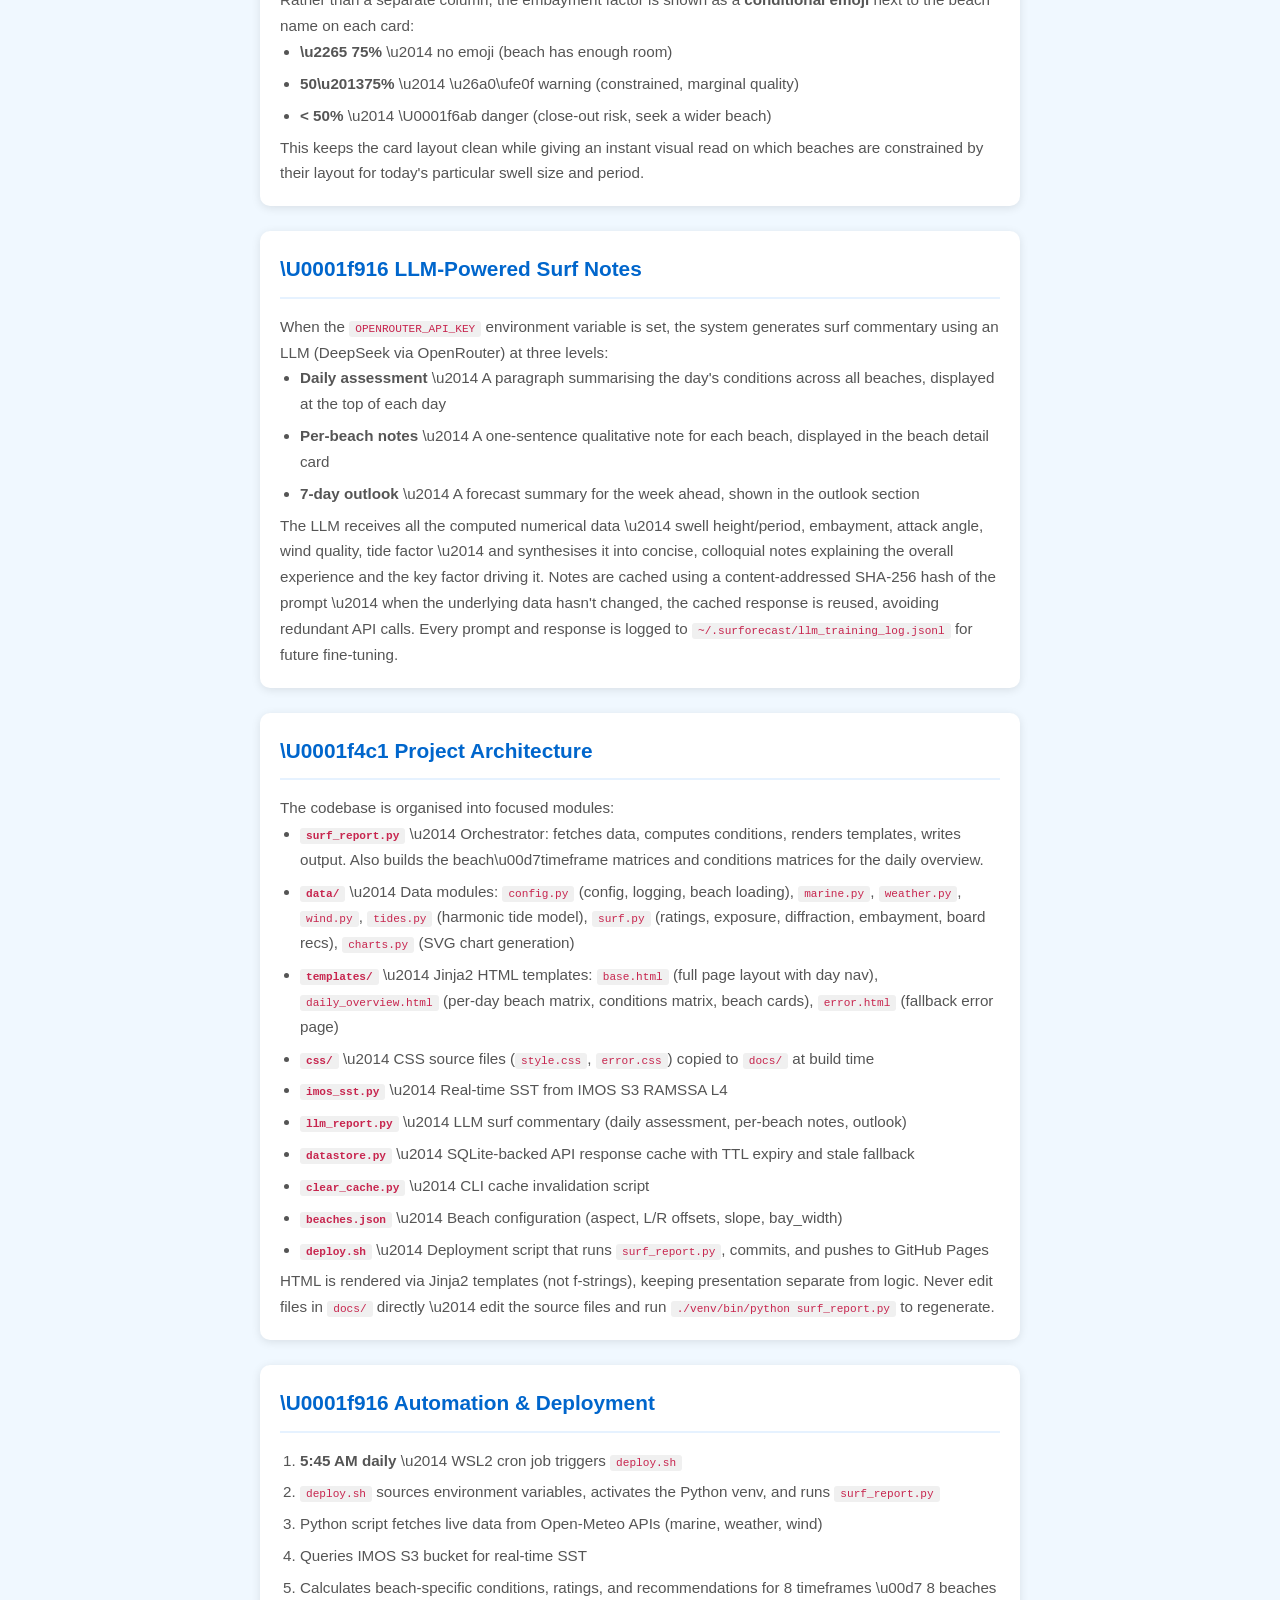
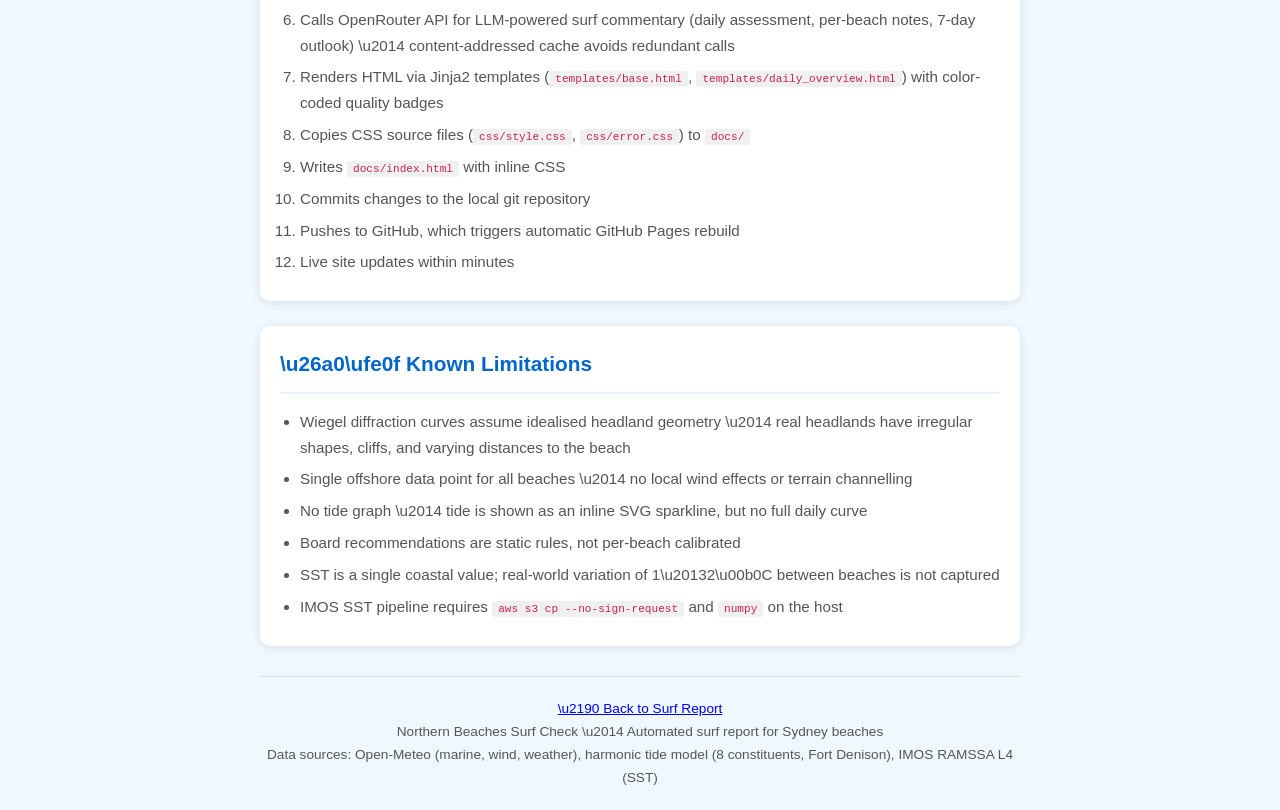
==== commit c32505e1: "Daily surf report 2026-07-24" ====
--- a/about.html
+++ b/about.html
@@ -92,23 +92,23 @@
 </head>
 <body>
     <header>
-        <h1>🏄‍♂️ About Northern Beaches Surf Check</h1>
-        <p class="back-link"><a href="./index.html">← Back to Surf Report</a></p>
+        <h1>\U0001f3c4\u200d♂\ufe0f About Northern Beaches Surf Check</h1>
+        <p class="back-link"><a href="./index.html">\u2190 Back to Surf Report</a></p>
     </header>
 
     <section>
-        <h2>🌊 Overview</h2>
-        <p>Northern Beaches Surf Check is an automated surf reporting system for Sydney's Northern Beaches. It runs daily at 5:45 AM via a macOS launch agent, fetches live marine and meteorological data, processes it into a detailed surf report, and deploys it as a static webpage via GitHub Pages.</p>
-        <p>This page explains how the surf report is generated — the data sources, calculations, and decisions behind every rating and recommendation. The system now evaluates <strong>three swell components</strong> (primary, secondary, tertiary) from the spectral wave model, classifies them by period into <strong>Groundswell</strong> and <strong>Windswell</strong>, and uses the best component for each beach's rating.</p>
-    </section>
-
-    <section>
-        <h2>📡 Data Sources</h2>
+        <h2>\U0001f30a Overview</h2>
+        <p>Northern Beaches Surf Check is an automated surf reporting system for Sydney's Northern Beaches. It runs daily at 5:45 AM via a cron job on WSL2, fetches live marine and meteorological data, processes it through a physics-based surf model, generates a detailed HTML report, and deploys it to GitHub Pages.</p>
+        <p>This page explains how the surf report is generated \u2014 the data sources, calculations, and decisions behind every rating and recommendation. The system evaluates <strong>three swell components</strong> (primary, secondary, tertiary) from the spectral wave model, classifies them by period into <strong>Groundswell</strong> and <strong>Windswell</strong>, and uses the best component for each beach's rating.</p>
+    </section>
+
+    <section>
+        <h2>\U0001f4e1 Data Sources</h2>
 
         <h3>IMOS Satellite SST (Real-Time Water Temperature)</h3>
         <p>Instead of relying on monthly averages, the system fetches <strong>real-time sea surface temperature</strong> from the <strong>Integrated Marine Observing System (IMOS)</strong> via their public S3 bucket:</p>
         <ul>
-            <li><strong>Product:</strong> RAMSSA L4 — Regional Australian Multi-Sensor SST Analysis (9 km resolution, gap-free)</li>
+            <li><strong>Product:</strong> RAMSSA L4 \u2014 Regional Australian Multi-Sensor SST Analysis (9 km resolution, gap-free)</li>
             <li><strong>Bucket:</strong> <code>s3://imos-data/IMOS/SRS/SST/ghrsst/L4/RAMSSA/</code></li>
             <li><strong>Access:</strong> Public bucket, accessed via <code>aws s3 cp --no-sign-request</code></li>
             <li><strong>Query:</strong> Downloads the latest NetCDF file, extracts SST for the Northern Beaches coastal edge (first ocean pixel offshore)</li>
@@ -119,71 +119,71 @@
         <h3>Open-Meteo Marine API</h3>
         <p>Provides hourly wave forecasts for the Sydney coast (-33.78, 151.30) using the ECMWF WAM spectral wave model:</p>
         <ul>
-            <li><strong>Swell Components</strong> — The model partitions the wave spectrum into up to <strong>three swell components</strong> (primary, secondary, tertiary). Each has its own height, period, and direction. The system evaluates all three and picks the best one per beach.</li>
-            <li><strong>Wave Height</strong> — Significant wave height in metres (H<sub>s</sub>)</li>
-            <li><strong>Wave Period</strong> — Peak wave period in seconds</li>
-            <li><strong>Wave Direction</strong> — Direction waves are coming from, in degrees from north</li>
-            <li><strong>Wind Sea</strong> — Locally-generated wind chop, shown separately in the conditions table</li>
-            <li><strong>Wind Speed & Direction</strong> — 10m wind speed and direction</li>
-        </ul>
-
-        <h3>Tide Data — Harmonic Tide Model (8 Constituents)</h3>
+            <li><strong>Swell Components</strong> \u2014 The model partitions the wave spectrum into up to <strong>three swell components</strong> (primary, secondary, tertiary). Each has its own height, period, and direction. The system evaluates all three and picks the best one per beach.</li>
+            <li><strong>Wave Height</strong> \u2014 Significant wave height in metres (H<sub>s</sub>)</li>
+            <li><strong>Wave Period</strong> \u2014 Peak wave period in seconds</li>
+            <li><strong>Wave Direction</strong> \u2014 Direction waves are coming from, in degrees from north</li>
+            <li><strong>Wind Sea</strong> \u2014 Locally-generated wind chop, shown separately in the conditions table</li>
+            <li><strong>Wind Speed & Direction</strong> \u2014 10m wind speed and direction</li>
+        </ul>
+
+        <h3>Tide Data \u2014 Harmonic Tide Model (8 Constituents)</h3>
         <p>The system uses a <strong>harmonic tide model</strong> with 8 constituents (M2, S2, N2, K2, K1, O1, P1, Q1) calibrated for Fort Denison. See the Tide section below for full details. The model covers >95% of tidal variance.</p>
     </section>
 
     <section>
-        <h2>🌊 Effective Wave Height at Each Beach</h2>
-        <p>The system computes <strong>effective height</strong> — the face height of the breaking wave at each beach — by applying two corrections to the offshore swell:</p>
-
-        <h3>1. Headland Diffraction — Wiegel's Curves</h3>
+        <h2>\U0001f30a Effective Wave Height at Each Beach</h2>
+        <p>The system computes <strong>effective height</strong> \u2014 the face height of the breaking wave at each beach \u2014 by applying two corrections to the offshore swell:</p>
+
+        <h3>1. Headland Diffraction \u2014 Wiegel's Curves</h3>
         <p>Each beach has a <strong>primary aspect</strong> and an <strong>L/R window</strong> defined in <code>beaches.json</code>. Swell arriving inside the window is fully exposed (K<sub>d</sub> = 1.0). Outside the window, energy is reduced by Wiegel diffraction:</p>
 
         <table>
             <tr><th>Shadow angle</th><th>K<sub>d</sub></th><th>Height retained</th></tr>
-            <tr><td>0° (inside window)</td><td>1.00</td><td>100%</td></tr>
-            <tr><td>10° past</td><td>0.70</td><td>70%</td></tr>
-            <tr><td>30° past</td><td>0.40</td><td>40%</td></tr>
-            <tr><td>60° past</td><td>0.225</td><td>22.5%</td></tr>
-            <tr><td>90° past</td><td>0.15</td><td>15%</td></tr>
-        </table>
-        <p>The K<sub>d</sub> values are further adjusted for wave period: longer-period groundswell (16s) wraps around headlands more effectively, increasing K<sub>d</sub> by up to 1.24×, while short-period windswell (6s) diffracts less, reducing K<sub>d</sub> to 0.84× the table value.</p>
+            <tr><td>0\u00b0 (inside window)</td><td>1.00</td><td>100%</td></tr>
+            <tr><td>10\u00b0 past</td><td>0.70</td><td>70%</td></tr>
+            <tr><td>30\u00b0 past</td><td>0.40</td><td>40%</td></tr>
+            <tr><td>60\u00b0 past</td><td>0.225</td><td>22.5%</td></tr>
+            <tr><td>90\u00b0 past</td><td>0.15</td><td>15%</td></tr>
+        </table>
+        <p>K<sub>d</sub> is adjusted for wave period: longer-period groundswell (16s) wraps around headlands more effectively, increasing K<sub>d</sub> by up to 1.24\u00d7, while short-period windswell (6s) diffracts less, reducing K<sub>d</sub> to 0.84\u00d7 via <code>0.6 + 0.04 \u00d7 T</code>.</p>
 
         <h3>2. Shoaling Amplification</h3>
         <p>Longer-period waves carry more energy and amplify more as they rise up the shoreface before breaking:</p>
 
         <table>
             <tr><th>Period</th><th>Shoal Factor</th><th>Example</th></tr>
-            <tr><td>&lt; 6s (windswell)</td><td>1.0×</td><td>No amplification</td></tr>
-            <tr><td>10s</td><td>~1.2×</td><td>1.0m → 1.2m</td></tr>
-            <tr><td>14s</td><td>~1.4×</td><td>1.0m → 1.4m</td></tr>
-            <tr><td>≥ 18s (groundswell)</td><td>1.6×</td><td>1.0m → 1.6m</td></tr>
-        </table>
-
-        <div class="formula">
-            effective_height = offshore_height × K<sub>d</sub> × shoal_factor(period, slope)
-        </div>
-        <p>The shoal factor is now adjusted per beach based on shoreface slope:</p>
+            <tr><td>&lt; 6s (windswell)</td><td>1.0\u00d7</td><td>No amplification</td></tr>
+            <tr><td>10s</td><td>~1.2\u00d7</td><td>1.0m \u2192 1.2m</td></tr>
+            <tr><td>14s</td><td>~1.4\u00d7</td><td>1.0m \u2192 1.4m</td></tr>
+            <tr><td>\u2265 18s (groundswell)</td><td>1.6\u00d7</td><td>1.0m \u2192 1.6m</td></tr>
+        </table>
+
+        <div class="formula">
+            effective_height = offshore_height \u00d7 K<sub>d</sub> \u00d7 shoal_factor(period, slope)
+        </div>
+        <p>The shoal factor is adjusted per beach based on shoreface slope:</p>
         <table>
             <tr><th>Slope class</th><th>Modifier</th><th>Beaches</th></tr>
-            <tr><td>Flat</td><td>×0.85</td><td>Long Reef, Dee Why</td></tr>
-            <tr><td>Moderate</td><td>×1.00</td><td>Curl Curl, Freshwater</td></tr>
-            <tr><td>Steep</td><td>×1.15</td><td>North Steyne, South Steyne</td></tr>
-        </table>
-        <p>This is why a 0.8m wave at Dee Why (flat) produces barely a ripple while the same swell at South Steyne (steep) generates a clean breaking wave.</p>
-
-        <p>All heights are <strong>face height</strong> in Australian convention — the vertical trough-to-crest of the breaking wave.</p>
-    </section>
-
-    <section>
-        <h2>🌊 Multi-Swell Evaluation</h2>
-        <p>The Open-Meteo spectral wave model partitions the wave spectrum into up to <strong>three swell components</strong> (primary, secondary, tertiary), each with its own height, period, and direction, plus a separate wind-sea (locally generated chop) component. The system now evaluates <strong>all available components</strong> for each beach individually.</p>
+            <tr><td>Flat</td><td>\u00d70.85</td><td>Long Reef, Queenscliff, North Steyne, South Steyne</td></tr>
+            <tr><td>Moderate</td><td>\u00d71.00</td><td>Dee Why</td></tr>
+            <tr><td>Steep</td><td>\u00d71.15</td><td>North Curl Curl, South Curl Curl, Freshwater</td></tr>
+        </table>
+        <p>This is why a 0.8m wave at Long Reef (flat) produces barely a ripple while the same swell at North Curl Curl (steep) generates a clean breaking wave.</p>
+
+        <p>All heights are <strong>face height</strong> in Australian convention \u2014 the vertical trough-to-crest of the breaking wave.</p>
+    </section>
+
+    <section>
+        <h2>\U0001f30a Multi-Swell Evaluation</h2>
+        <p>The Open-Meteo spectral wave model partitions the wave spectrum into up to <strong>three swell components</strong> (primary, secondary, tertiary), each with its own height, period, and direction, plus a separate wind-sea (locally generated chop) component. The system evaluates <strong>all available components</strong> for each beach individually.</p>
 
         <h3>How It Works</h3>
         <p>For each beach, the system computes the effective height, attack angle, and overall rating for:</p>
         <ol>
-            <li><strong>Primary swell</strong> — the dominant spectral component</li>
-            <li><strong>Secondary swell</strong> — second spectral component (when available)</li>
-            <li><strong>Tertiary swell</strong> — third spectral component (when available)</li>
+            <li><strong>Primary swell</strong> \u2014 the dominant spectral component</li>
+            <li><strong>Secondary swell</strong> \u2014 second spectral component (when available)</li>
+            <li><strong>Tertiary swell</strong> \u2014 third spectral component (when available)</li>
         </ol>
         <p>The component that produces the <strong>best precise rating</strong> for that beach is used. This means:</p>
         <ul>
@@ -197,168 +197,167 @@
 
         <table>
             <tr><th>Type</th><th>Period</th><th>Source</th><th>Quality</th></tr>
-            <tr><td>Groundswell</td><td>≥ 10s</td><td>Distant storms, organised long-period energy</td><td>🟢 Clean, powerful</td></tr>
-            <tr><td>Windswell</td><td>&lt; 10s</td><td>Local or regional winds, short-period chop</td><td>🟡 Weak, less organised</td></tr>
-            <tr><td>Wind Sea</td><td>N/A</td><td>Locally generated wind chop at the beach</td><td>🔴 Bumpy, messy</td></tr>
+            <tr><td>Groundswell</td><td>\u2265 10s</td><td>Distant storms, organised long-period energy</td><td>\U0001f7e2 Clean, powerful</td></tr>
+            <tr><td>Windswell</td><td>&lt; 10s</td><td>Local or regional winds, short-period chop</td><td>\U0001f7e1 Weak, less organised</td></tr>
+            <tr><td>Wind Sea</td><td>N/A</td><td>Locally generated wind chop at the beach</td><td>\U0001f534 Bumpy, messy</td></tr>
         </table>
 
         <p>The classification uses peak period (when available) or mean period as a fallback. The best component of each type is displayed in its own row in the Conditions table, making it easy to see at a glance whether there's proper groundswell running or just windswell.</p>
 
-        <p>Each beach card also shows which swell component was active in its tooltip, e.g. <em>"Active: secondary swell (1.2m @ 12s 80°)"</em> when a non-primary component scored best for that beach.</p>
-    </section>
-
-    <section>
-        <h2>🌊 Breaker Index Quality</h2>
-        <p>Even when a wave reaches the beach, it may not break cleanly. The <strong>breaker index</strong> γ<sub>b</sub> = H<sub>b</sub> / h<sub>b</sub> (wave height ÷ water depth at the break line) determines how the wave breaks. The depth at the break line is estimated from tide height and beach slope:</p>
-        <table>
-            <tr><th>γ<sub>b</sub></th><th>Break type</th><th>Quality factor</th></tr>
+        <p>Each beach also shows which swell component was active in its tooltip, e.g. <em>"Active: secondary swell (1.2m @ 12s 80\u00b0)"</em> when a non-primary component scored best for that beach.</p>
+    </section>
+
+    <section>
+        <h2>\U0001f30a Breaker Index Quality</h2>
+        <p>Even when a wave reaches the beach, it may not break cleanly. The <strong>breaker index</strong> \u03b3<sub>b</sub> = H<sub>b</sub> / h<sub>b</sub> (wave height \u00f7 water depth at the break line) determines how the wave breaks. The depth at the break line is estimated from tide height and beach slope:</p>
+        <table>
+            <tr><th>\u03b3<sub>b</sub></th><th>Break type</th><th>Quality factor</th></tr>
             <tr><td>&lt; 0.6</td><td>Surging / doesn't break</td><td>0.4</td></tr>
-            <tr><td>0.6–0.8</td><td>Spilling / mushy</td><td>0.7</td></tr>
-            <tr><td>0.8–1.0</td><td>Plunging / clean</td><td>1.0</td></tr>
+            <tr><td>0.6\u20130.8</td><td>Spilling / mushy</td><td>0.7</td></tr>
+            <tr><td>0.8\u20131.0</td><td>Plunging / clean</td><td>1.0</td></tr>
             <tr><td>&gt; 1.0</td><td>Collapsing / dumpy</td><td>0.5</td></tr>
         </table>
-        <p>The breaker quality factor is multiplied into the overall wave quality alongside wind, attack angle, tide, and embayment. This is why small waves on a flat beach at low tide often score lower than you'd expect from the height alone — they simply don't rear up into a breaking face.</p>
-
-    <section>
-    <section>
-        <h2>🌊 Tide Height Calculation — 8-Constituent Harmonic Model</h2>
+        <p>The breaker quality factor is multiplied into the overall wave quality alongside wind, attack angle, tide, and embayment. This is why small waves on a flat beach at low tide often score lower than you'd expect from the height alone \u2014 they simply don't rear up into a breaking face.</p>
+    </section>
+
+    <section>
+        <h2>\U0001f30a Tide Height Calculation \u2014 8-Constituent Harmonic Model</h2>
         <p>The system uses a <strong>harmonic tide model</strong> with 8 astronomical constituents calibrated for Fort Denison (Sydney Harbour), covering over 95% of tidal variance:</p>
 
         <div class="formula">
-            tide(t) = MSL + Σ A<sub>i</sub> × sin(2π × t / T<sub>i</sub> − φ<sub>i</sub>)
+            tide(t) = MSL + \u03a3 A<sub>i</sub> \u00d7 sin(2\u03c0 \u00d7 t / T<sub>i</sub> \u2212 \u03c6<sub>i</sub>)
         </div>
 
         <table>
             <tr><th>Constituent</th><th>Amplitude (m)</th><th>Period (h)</th><th>Description</th></tr>
-            <tr><td>M2</td><td>0.52</td><td>12.42</td><td>Principal lunar — largest component</td></tr>
-            <tr><td>S2</td><td>0.21</td><td>12.00</td><td>Principal solar — spring/neap driver</td></tr>
-            <tr><td>N2</td><td>0.10</td><td>12.66</td><td>Lunar elliptic — modulates spring/neap intensity</td></tr>
-            <tr><td>K2</td><td>0.06</td><td>11.97</td><td>Lunisolar — diurnal inequality</td></tr>
-            <tr><td>K1</td><td>0.08</td><td>23.93</td><td>Lunisolar diurnal — daily asymmetry</td></tr>
-            <tr><td>O1</td><td>0.05</td><td>25.82</td><td>Principal lunar diurnal — daily asymmetry</td></tr>
-            <tr><td>P1</td><td>0.03</td><td>24.07</td><td>Principal solar diurnal — daily asymmetry</td></tr>
-            <tr><td>Q1</td><td>0.02</td><td>26.87</td><td>Lunar elliptic diurnal — minor refinement</td></tr>
+            <tr><td>M2</td><td>0.52</td><td>12.42</td><td>Principal lunar \u2014 largest component</td></tr>
+            <tr><td>S2</td><td>0.21</td><td>12.00</td><td>Principal solar \u2014 spring/neap driver</td></tr>
+            <tr><td>N2</td><td>0.10</td><td>12.66</td><td>Lunar elliptic \u2014 modulates spring/neap intensity</td></tr>
+            <tr><td>K2</td><td>0.06</td><td>11.97</td><td>Lunisolar \u2014 diurnal inequality</td></tr>
+            <tr><td>K1</td><td>0.08</td><td>23.93</td><td>Lunisolar diurnal \u2014 daily asymmetry</td></tr>
+            <tr><td>O1</td><td>0.05</td><td>25.82</td><td>Principal lunar diurnal \u2014 daily asymmetry</td></tr>
+            <tr><td>P1</td><td>0.03</td><td>24.07</td><td>Principal solar diurnal \u2014 daily asymmetry</td></tr>
+            <tr><td>Q1</td><td>0.02</td><td>26.87</td><td>Lunar elliptic diurnal \u2014 minor refinement</td></tr>
         </table>
 
         <p>MSL = 0.9 m (Mean Sea Level relative to Chart Datum). The model uses an epoch-based calculation (since Jan 1, 2000). Phase angles are calibrated for Sydney Harbour.</p>
 
         <h3>Tide Trend, Speed & Range</h3>
-        <p>The trend (rising/falling/slack) is determined by the harmonic model directly. Spring vs neap classification uses the tidal range (spring if &gt; 1.2m). Tide speed reflects how fast the water is moving through each 3-hour forecast window — fastest at mid-tide, slack near high/low.</p>
-    </section>
-
-    <section>
-    <section>
-        <h2>⭐ Surf Quality Rating — Color-Coded Badges</h2>
-        <p>Each beach's rating is displayed as a <strong>color-coded pill badge</strong> instead of stars — instantly scannable by colour:</p>
+        <p>The trend (rising/falling/slack) is determined by the harmonic model directly. Spring vs neap classification uses the tidal range (spring if &gt; 1.2m). Tide speed reflects how fast the water is moving through each 3-hour forecast window \u2014 fastest at mid-tide, slack near high/low. Each timeframe includes a small inline SVG tide sparkline showing the 3-hour trend.</p>
+    </section>
+
+    <section>
+        <h2>\u2b50 Surf Quality Rating \u2014 Color-Coded Badges</h2>
+        <p>Each beach's rating is displayed as a <strong>color-coded pill badge</strong> instead of stars \u2014 instantly scannable by colour:</p>
 
         <table>
             <tr><th>Score</th><th>Badge</th><th>Colour</th></tr>
-            <tr><td>4.5 – 5.0</td><td>Epic</td><td style="color:#7b2d8e;font-weight:700;">🟣 Purple</td></tr>
-            <tr><td>3.5 – 4.0</td><td>Great</td><td style="color:#27ae60;font-weight:700;">🟢 Green</td></tr>
-            <tr><td>2.5 – 3.0</td><td>Good</td><td style="color:#2980b9;font-weight:700;">🔵 Blue</td></tr>
-            <tr><td>1.5 – 2.0</td><td>Fair</td><td style="color:#f39c12;font-weight:700;">🟡 Amber</td></tr>
-            <tr><td>0 – 1.0</td><td>Poor</td><td style="color:#e74c3c;font-weight:700;">🟠 Red</td></tr>
-        </table>
-
-        <p>The badge replaces the old star system (★½☆) and provides a 1:1 mapping from score to label.</p>
+            <tr><td>4.5 \u2013 5.0</td><td>Epic</td><td style="color:#7b2d8e;font-weight:700;">\U0001f7e3 Purple</td></tr>
+            <tr><td>3.5 \u2013 4.0</td><td>Great</td><td style="color:#27ae60;font-weight:700;">\U0001f7e2 Green</td></tr>
+            <tr><td>2.5 \u2013 3.0</td><td>Good</td><td style="color:#2980b9;font-weight:700;">\U0001f535 Blue</td></tr>
+            <tr><td>1.5 \u2013 2.0</td><td>Fair</td><td style="color:#f39c12;font-weight:700;">\U0001f7e1 Amber</td></tr>
+            <tr><td>0 \u2013 1.0</td><td>Poor</td><td style="color:#e74c3c;font-weight:700;">\U0001f7e0 Red</td></tr>
+        </table>
+
+        <p>The badge replaces the old star system (\u2605\u00bd\u2606) and provides a 1:1 mapping from score to label.</p>
 
         <h3>1. Wave Height Score</h3>
         <div class="formula">
-            wave_height_score = min(5, 5 × (effective_height / 1.83)<sup>0.85</sup>)
-        </div>
-        <p>Capped at <strong>1.83m (6 ft / overhead)</strong> — beyond that, height plateaus and quality factors differentiate.</p>
+            wave_height_score = min(5, 5 \u00d7 (effective_height / 1.83)<sup>0.85</sup>)
+        </div>
+        <p>Capped at <strong>1.83m (6 ft / overhead)</strong> \u2014 beyond that, height plateaus and quality factors differentiate.</p>
 
         <h3>2. Wave Quality Factor (multiplicative)</h3>
         <div class="formula">
-            wave_quality = wind_quality × attack_factor × tide_factor × embayment_factor × breaker_quality × wind_sea_quality × groundswell_factor
-        </div>
-        <p><strong>Seven</strong> factors multiplied together (not averaged) — one bad factor heavily penalises the score.</p>
+            wave_quality = wind_quality \u00d7 attack_factor \u00d7 tide_factor \u00d7 embayment_factor \u00d7 breaker_quality \u00d7 wind_sea_quality \u00d7 groundswell_factor
+        </div>
+        <p><strong>Seven</strong> factors multiplied together (not averaged) \u2014 one bad factor heavily penalises the score.</p>
 
         <h3>3. Groundswell Quality Factor</h3>
         <p>Rewards organised long-period energy and penalises short-period windswell. The factor is applied per swell component based on its period:</p>
         <table>
             <tr><th>Period</th><th>Factor</th><th>Meaning</th></tr>
-            <tr><td>≥ 12s</td><td>1.30</td><td>Proper long-period groundswell, clean organised lines</td></tr>
-            <tr><td>≥ 10s</td><td>1.15</td><td>Decent groundswell, good energy</td></tr>
-            <tr><td>≥ 8s</td><td>1.00</td><td>Mixed, some organisation</td></tr>
-            <tr><td>≥ 6s</td><td>0.75</td><td>Short-period windswell, weak/pitchy</td></tr>
+            <tr><td>\u2265 12s</td><td>1.30</td><td>Proper long-period groundswell, clean organised lines</td></tr>
+            <tr><td>\u2265 10s</td><td>1.15</td><td>Decent groundswell, good energy</td></tr>
+            <tr><td>\u2265 8s</td><td>1.00</td><td>Mixed, some organisation</td></tr>
+            <tr><td>\u2265 6s</td><td>0.75</td><td>Short-period windswell, weak/pitchy</td></tr>
             <tr><td>&lt; 6s</td><td>0.50</td><td>Wind-driven chop</td></tr>
         </table>
         <p>This means a 1.2m wave at 12s scores significantly higher than the same height at 6s, even before considering the effective height calculation (which also rewards longer periods through shoaling amplification).</p>
 
         <h3>Final Rating</h3>
         <div class="formula">
-            rating = wave_height_score × (0.5 + wave_quality / 2)
-        </div>
-        <p>Wave height carries <strong>twice the weight</strong> of quality. Because quality is a <strong>product</strong>, a single bad factor (e.g. onshore wind) ruins the score regardless of wave height — just like in real surfing.</p>
-    </section>
-
-    <section>
-        <h2>🏄 Board Recommendations</h2>
+            rating = wave_height_score \u00d7 (0.5 + wave_quality / 2)
+        </div>
+        <p>Wave height carries <strong>twice the weight</strong> of quality. Because quality is a <strong>product</strong>, a single bad factor (e.g. onshore wind) ruins the score regardless of wave height \u2014 just like in real surfing.</p>
+    </section>
+
+    <section>
+        <h2>\U0001f3c4 Board Recommendations</h2>
         <p>Board selection is based on effective face height, with adjustments for wave period and quality. On poor quality days (onshore wind, ugly tide, sloppy conditions), the effective height is adjusted downward so the system recommends more volume.</p>
 
         <h3>Base Thresholds (ideal conditions)</h3>
         <table>
             <tr><th>Face Height</th><th>Feet</th><th>Boards</th></tr>
             <tr><td>&lt; 0.3m</td><td>&lt; 1 ft</td><td>Longboard, Log</td></tr>
-            <tr><td>0.3–0.6m</td><td>1–2 ft</td><td>Longboard, Funboard</td></tr>
-            <tr><td>0.6–1.0m</td><td>2–3 ft</td><td>Groveller, Fish, Funboard</td></tr>
-            <tr><td>1.0–1.5m</td><td>3–5 ft</td><td>Shortboard, Fish, Mid-Length</td></tr>
-            <tr><td>1.5–2.0m</td><td>5–7 ft</td><td>Shortboard, Mid-Length, Step-Up</td></tr>
-            <tr><td>2.0–2.5m</td><td>7–8 ft</td><td>Shortboard, Step-Up</td></tr>
+            <tr><td>0.3\u20130.6m</td><td>1\u20132 ft</td><td>Longboard, Funboard</td></tr>
+            <tr><td>0.6\u20131.0m</td><td>2\u20133 ft</td><td>Groveller, Fish, Funboard</td></tr>
+            <tr><td>1.0\u20131.5m</td><td>3\u20135 ft</td><td>Shortboard, Fish, Mid-Length</td></tr>
+            <tr><td>1.5\u20132.0m</td><td>5\u20137 ft</td><td>Shortboard, Mid-Length, Step-Up</td></tr>
+            <tr><td>2.0\u20132.5m</td><td>7\u20138 ft</td><td>Shortboard, Step-Up</td></tr>
             <tr><td>&gt; 2.5m</td><td>&gt; 8 ft</td><td>Step-Up</td></tr>
         </table>
 
         <h3>Period Adjustments</h3>
         <ul>
-            <li><strong>&lt; 8s (windswell):</strong> Favour more volume — e.g. Shortboard → Fish/Funboard</li>
-            <li><strong>≥ 12s (groundswell) + ≥ 1.2m:</strong> Favour Step-Up for power</li>
+            <li><strong>&lt; 8s (windswell):</strong> Favour more volume \u2014 e.g. Shortboard \u2192 Fish/Funboard</li>
+            <li><strong>\u2265 12s (groundswell) + \u2265 1.2m:</strong> Favour Step-Up for power</li>
         </ul>
 
         <h3>Quality Adjustment</h3>
         <p>When <code>wave_quality</code> is poor, the effective height is reduced for board selection:</p>
         <div class="formula">
-            adj_height = effective_height × (0.7 + wave_quality × 0.3)
-        </div>
-        <p>Perfect conditions (quality = 1.0) → adj = effective height (no change). Terrible conditions (quality = 0.2) → adj = 76% of actual (bump up one volume category).</p>
-    </section>
-
-    <section>
-        <h2>🌡️ Wetsuit Guide</h2>
-        <p>Wetsuit recommendations are based on <strong>real-time sea surface temperature</strong> from the IMOS RAMSSA L4 satellite analysis, queried daily:</p>
-        <ul>
-            <li><strong>≥ 22°C:</strong> Boardshorts or rash vest</li>
-            <li><strong>20–21°C:</strong> Spring suit (2 mm)</li>
-            <li><strong>17–19°C:</strong> 3/2 steamer</li>
-            <li><strong>14–16°C:</strong> 4/3 steamer</li>
-            <li><strong>&lt; 14°C:</strong> 5/4 steamer with booties, gloves, hood</li>
-        </ul>
-        <p>Falls back to monthly climatology if the satellite data is unavailable.</p>
-    </section>
-
-    <section>
-        <h2>🏖️ Beach Orientations</h2>
-        <p>Each beach has a <strong>primary aspect</strong> — the direction the beach face points towards the ocean (degrees from north) — plus left and right offsets defining the direct swell window. These are configured in <code>beaches.json</code>:</p>
-
-        <table>
-            <tr><th>Beach</th><th>Aspect (°)</th><th>Left offset</th><th>Right offset</th><th>Slope</th><th>Direction</th></tr>
-            <tr><td>Long Reef</td><td>158°</td><td>78°</td><td>22°</td><td>Flat</td><td>SSE</td></tr>
-            <tr><td>Dee Why</td><td>135°</td><td>67.5°</td><td>33.75°</td><td>Flat</td><td>SE</td></tr>
-            <tr><td>North Curl Curl</td><td>157.5°</td><td>67.5°</td><td>11.25°</td><td>Moderate</td><td>SSE</td></tr>
-            <tr><td>South Curl Curl</td><td>135°</td><td>90°</td><td>22.5°</td><td>Moderate</td><td>SE</td></tr>
-            <tr><td>Freshwater</td><td>135°</td><td>35°</td><td>22.5°</td><td>Moderate</td><td>SE</td></tr>
-            <tr><td>Queenscliff</td><td>112.5°</td><td>45°</td><td>45°</td><td>Steep</td><td>ESE</td></tr>
-            <tr><td>North Steyne</td><td>90°</td><td>45°</td><td>45°</td><td>Steep</td><td>E</td></tr>
-            <tr><td>South Steyne</td><td>68°</td><td>45.5°</td><td>22°</td><td>Steep</td><td>ENE</td></tr>
-        </table>
-        <p>Each beach has a slope class (flat/moderate/steep) that affects shoaling amplification and breaker quality.</p>
-
-        <p>Swell arriving within the window (aspect − left to aspect + right) is fully exposed. Outside it, energy is reduced by Wiegel diffraction around headlands.</p>
-        <p>The total window angle (left + right offset) also drives the <strong>Embayment Factor</strong> — see below.</p>
-    </section>
-
-    <section>
-        <h2>🏞️ Embayment Factor</h2>
+            adj_height = effective_height \u00d7 (0.7 + wave_quality \u00d7 0.3)
+        </div>
+        <p>Perfect conditions (quality = 1.0) \u2192 adj = effective height (no change). Terrible conditions (quality = 0.2) \u2192 adj = 76% of actual (bump up one volume category).</p>
+    </section>
+
+    <section>
+        <h2>\U0001f321\ufe0f Wetsuit Guide</h2>
+        <p>Wetsuit recommendations are based on a <strong>combined feels-like index</strong> that blends real-time SST (IMOS RAMSSA L4) with windchill-adjusted air temperature. Each timeframe gets its own recommendation based on its own windchill conditions.</p>
+        <ul>
+            <li><strong>\u2265 22\u00b0C:</strong> Boardshorts or rash vest</li>
+            <li><strong>20\u201321\u00b0C:</strong> Spring suit (2 mm)</li>
+            <li><strong>17\u201319\u00b0C:</strong> 3/2 steamer</li>
+            <li><strong>14\u201316\u00b0C:</strong> 4/3 steamer</li>
+            <li><strong>&lt; 14\u00b0C:</strong> 5/4 steamer with booties, gloves, hood</li>
+        </ul>
+        <p>Windchill (NWS formula) is applied when air temp \u2264 10\u00b0C and wind \u2265 4.8 km/h. Combined temp = 0.65\u00d7SST + 0.35\u00d7windchill_air. Falls back to monthly climatology if satellite data is unavailable.</p>
+    </section>
+
+    <section>
+        <h2>\U0001f3d7\ufe0f Beach Orientations</h2>
+        <p>Each beach has a <strong>primary aspect</strong> \u2014 the direction the beach face points towards the ocean (degrees from north) \u2014 plus left and right offsets defining the direct swell window. These are configured in <code>beaches.json</code>:</p>
+
+        <table>
+            <tr><th>Beach</th><th>Aspect (\u00b0)</th><th>Left offset</th><th>Right offset</th><th>Slope</th><th>Direction</th></tr>
+            <tr><td>Long Reef</td><td>158\u00b0</td><td>78\u00b0</td><td>22\u00b0</td><td>Flat</td><td>SSE</td></tr>
+            <tr><td>Dee Why</td><td>135\u00b0</td><td>67.5\u00b0</td><td>33.75\u00b0</td><td>Moderate</td><td>SE</td></tr>
+            <tr><td>North Curl Curl</td><td>157.5\u00b0</td><td>67.5\u00b0</td><td>11.25\u00b0</td><td>Steep</td><td>SSE</td></tr>
+            <tr><td>South Curl Curl</td><td>135\u00b0</td><td>90\u00b0</td><td>22.5\u00b0</td><td>Steep</td><td>SE</td></tr>
+            <tr><td>Freshwater</td><td>135\u00b0</td><td>67.5\u00b0</td><td>22.5\u00b0</td><td>Steep</td><td>SE</td></tr>
+            <tr><td>Queenscliff</td><td>101.25\u00b0</td><td>45\u00b0</td><td>45\u00b0</td><td>Flat</td><td>EESE</td></tr>
+            <tr><td>North Steyne</td><td>83.75\u00b0</td><td>61.25\u00b0</td><td>61.25\u00b0</td><td>Flat</td><td>E</td></tr>
+            <tr><td>South Steyne</td><td>45\u00b0</td><td>45.5\u00b0</td><td>56.25\u00b0</td><td>Flat</td><td>NE</td></tr>
+        </table>
+        <p>Each beach has a slope class (flat/moderate/steep) that affects shoaling amplification and breaker quality. The <code>bay_width</code> attribute (wide/narrow) drives the <strong>Embayment Factor</strong> \u2014 see below.</p>
+
+        <p>Swell arriving within the window (aspect \u2212 left to aspect + right) is fully exposed. Outside it, energy is reduced by Wiegel diffraction around headlands.</p>
+        <p>The total window angle (left + right offset) also drives the <strong>Embayment Factor</strong> \u2014 see below.</p>
+    </section>
+
+    <section>
+        <h2>\U0001f3de\ufe0f Embayment Factor</h2>
         <p>The <strong>embayment factor</strong> measures how well a beach's physical layout accommodates the incoming swell. It answers the question: <em>"Is this beach wide enough for this wave, or will it close out?"</em></p>
 
         <h3>The Theory</h3>
@@ -366,74 +365,82 @@
         <div class="formula">
             W / L<sub>b</sub>
         </div>
-        <p>Where <strong>W</strong> is the beach width between headlands (proxied by the total angular window in degrees), and <strong>L<sub>b</sub></strong> is the wave's sub-wavelength — how much lateral room the wave rotation needs.</p>
-        <ul>
-            <li><strong>W / L<sub>b</sub> &lt; 2</strong> → The beach is too narrow. Wave energy cannot spread out; the basin fills up faster than it drains → <strong>close-out</strong>.</li>
-            <li><strong>W / L<sub>b</sub> ≥ 6</strong> → Plenty of lateral room. Sandbars fracture into deep channels; water escapes. Clean, triangular A-frame peaks peel left and right → <strong>sweet spot</strong>.</li>
+        <p>Where <strong>W</strong> is the beach width between headlands (proxied by the <code>bay_width</code> attribute: wide \u2192 90\u00b0, narrow \u2192 57.5\u00b0), and <strong>L<sub>b</sub></strong> is the wave's energy demand \u2014 how much lateral room the wave rotation needs.</p>
+        <ul>
+            <li><strong>W / L<sub>b</sub> &lt; 2</strong> \u2192 The beach is too narrow. Wave energy cannot spread out; the basin fills up faster than it drains \u2192 <strong>close-out</strong>.</li>
+            <li><strong>W / L<sub>b</sub> \u2265 6</strong> \u2192 Plenty of lateral room. Sandbars fracture into deep channels; water escapes. Clean, triangular A-frame peaks peel left and right \u2192 <strong>sweet spot</strong>.</li>
         </ul>
 
         <h3>Our Implementation</h3>
         <p>We compute the embayment factor from two inputs:</p>
         <div class="formula">
-            W = left_offset + right_offset (degrees, from beaches.json)<br>
-            Demand = effective_height × (period² / 100)<br>
+            W = bay_width (degrees, from beaches.json)<br>
+            Demand = effective_height \u00d7 (period\u00b2 / 100)<br>
             Ratio = W / Demand<br>
-            embayment_factor = map(Ratio → 0.30–1.00)
-        </div>
-        <p>The <code>period²</code> term is crucial — longer-period groundswell carries exponentially more energy and needs far more lateral room. A 1m wave at 6s and a 1m wave at 16s are completely different beasts in an enclosed bay.</p>
+            embayment_factor = map(Ratio \u2192 0.30\u20131.00)
+        </div>
+        <p>The <code>period\u00b2</code> term is crucial \u2014 longer-period groundswell carries exponentially more energy and needs far more lateral room. A 1m wave at 6s and a 1m wave at 16s are completely different beasts in an enclosed bay.</p>
 
         <h3>Real-World Behaviour</h3>
         <table>
-            <tr><th>Beach</th><th>Window</th><th>Small day (0.7m@8s)</th><th>Big day (2.5m@14s)</th></tr>
-            <tr><td>Freshwater</td><td>57.5°</td><td>1.00 ✅ fun punchy peaks</td><td>0.53 ⚠️ close-out risk</td></tr>
-            <tr><td>Long Reef</td><td>90°</td><td>1.00 ✅ plenty of room</td><td>0.63 ✅ handles it</td></tr>
-            <tr><td>Curl Curl</td><td>90°</td><td>1.00 ✅ plenty of room</td><td>0.63 ✅ handles it</td></tr>
+            <tr><th>Beach</th><th>Bay</th><th>Small day (0.7m@8s)</th><th>Big day (2.5m@14s)</th></tr>
+            <tr><td>Freshwater</td><td>Narrow</td><td>1.00 \u2705 fun punchy peaks</td><td>0.53 \u26a0\ufe0f close-out risk</td></tr>
+            <tr><td>Long Reef</td><td>Wide</td><td>1.00 \u2705 plenty of room</td><td>0.63 \u2705 handles it</td></tr>
+            <tr><td>South Curl Curl</td><td>Wide</td><td>1.00 \u2705 plenty of room</td><td>0.63 \u2705 handles it</td></tr>
         </table>
         <p>This matches local knowledge: Freshwater closes out on big southerly groundswell while Long Reef and Curl Curl handle it. On small days, Freshwater's tight profile actually sharpens the waves into fun, punchy peaks.</p>
 
         <h3>Display</h3>
         <p>Rather than a separate column, the embayment factor is shown as a <strong>conditional emoji</strong> next to the beach name on each card:</p>
         <ul>
-            <li><strong>≥ 75%</strong> — no emoji (beach has enough room) ✅</li>
-            <li><strong>50–75%</strong> — ⚠️ warning (constrained, marginal quality)</li>
-            <li><strong>&lt; 50%</strong> — 🚫 danger (close-out risk, seek a wider beach)</li>
+            <li><strong>\u2265 75%</strong> \u2014 no emoji (beach has enough room)</li>
+            <li><strong>50\u201375%</strong> \u2014 \u26a0\ufe0f warning (constrained, marginal quality)</li>
+            <li><strong>&lt; 50%</strong> \u2014 \U0001f6ab danger (close-out risk, seek a wider beach)</li>
         </ul>
         <p>This keeps the card layout clean while giving an instant visual read on which beaches are constrained by their layout for today's particular swell size and period.</p>
     </section>
 
     <section>
-        <h2>🤖 LLM-Powered Surf Notes</h2>
-        <p>When the <code>OPENROUTER_API_KEY</code> environment variable is set, the system generates a <strong>brief, one-sentence surf note</strong> for each beach at each timeframe using an LLM (DeepSeek via OpenRouter).</p>
-        <p>The LLM receives all the computed numerical data — swell height/period, embayment, attack angle, wind quality, tide factor — and synthesises it into a concise, colloquial note explaining the overall experience and the key factor driving it. Notes are cached using a content-addressed SHA-256 hash of the prompt — when the underlying data hasn't changed, the cached response is reused, avoiding redundant API calls.</p>
-        <p>Each note appears as a green-tinted bubble below the beach card data. The LLM call is made once for all timeframes in a single API request. A 7-day outlook note is also generated.</p>
-    </section>
-
-    <section>
-        <h2>📁 Project Architecture</h2>
+        <h2>\U0001f916 LLM-Powered Surf Notes</h2>
+        <p>When the <code>OPENROUTER_API_KEY</code> environment variable is set, the system generates surf commentary using an LLM (DeepSeek via OpenRouter) at three levels:</p>
+        <ul>
+            <li><strong>Daily assessment</strong> \u2014 A paragraph summarising the day's conditions across all beaches, displayed at the top of each day</li>
+            <li><strong>Per-beach notes</strong> \u2014 A one-sentence qualitative note for each beach, displayed in the beach detail card</li>
+            <li><strong>7-day outlook</strong> \u2014 A forecast summary for the week ahead, shown in the outlook section</li>
+        </ul>
+        <p>The LLM receives all the computed numerical data \u2014 swell height/period, embayment, attack angle, wind quality, tide factor \u2014 and synthesises it into concise, colloquial notes explaining the overall experience and the key factor driving it. Notes are cached using a content-addressed SHA-256 hash of the prompt \u2014 when the underlying data hasn't changed, the cached response is reused, avoiding redundant API calls. Every prompt and response is logged to <code>~/.surforecast/llm_training_log.jsonl</code> for future fine-tuning.</p>
+    </section>
+
+    <section>
+        <h2>\U0001f4c1 Project Architecture</h2>
         <p>The codebase is organised into focused modules:</p>
         <ul>
-            <li><strong><code>surf_report.py</code></strong> — Orchestrator: fetches data, computes conditions, renders templates, writes output</li>
-            <li><strong><code>data/</code></strong> — Data modules: <code>config.py</code>, <code>marine.py</code>, <code>weather.py</code>, <code>wind.py</code>, <code>tides.py</code>, <code>surf.py</code></li>
-            <li><strong><code>templates/</code></strong> — Jinja2 HTML templates: <code>base.html</code>, <code>timeframe.html</code>, <code>beach_card.html</code>, <code>conditions_grid.html</code>, <code>outlook.html</code>, <code>error.html</code></li>
-            <li><strong><code>css/</code></strong> — CSS source files (<code>style.css</code>, <code>error.css</code>) copied to <code>docs/</code> at build time</li>
-            <li><strong><code>imos_sst.py</code></strong> — Real-time SST from IMOS S3</li>
-            <li><strong><code>llm_report.py</code></strong> — LLM surf commentary</li>
-            <li><strong><code>datastore.py</code></strong> — SQLite cache layer</li>
-        </ul>
-        <p>HTML is rendered via Jinja2 templates (not f-strings), keeping presentation separate from logic. Never edit files in <code>docs/</code> directly — edit the source files and run <code>./venv/bin/python surf_report.py</code> to regenerate.</p>
-    </section>
-
-    <section>
-        <h2>🤖 Automation & Deployment</h2>
+            <li><strong><code>surf_report.py</code></strong> \u2014 Orchestrator: fetches data, computes conditions, renders templates, writes output. Also builds the beach\u00d7timeframe matrices and conditions matrices for the daily overview.</li>
+            <li><strong><code>data/</code></strong> \u2014 Data modules: <code>config.py</code> (config, logging, beach loading), <code>marine.py</code>, <code>weather.py</code>, <code>wind.py</code>, <code>tides.py</code> (harmonic tide model), <code>surf.py</code> (ratings, exposure, diffraction, embayment, board recs), <code>charts.py</code> (SVG chart generation)</li>
+            <li><strong><code>templates/</code></strong> \u2014 Jinja2 HTML templates: <code>base.html</code> (full page layout with day nav), <code>daily_overview.html</code> (per-day beach matrix, conditions matrix, beach cards), <code>error.html</code> (fallback error page)</li>
+            <li><strong><code>css/</code></strong> \u2014 CSS source files (<code>style.css</code>, <code>error.css</code>) copied to <code>docs/</code> at build time</li>
+            <li><strong><code>imos_sst.py</code></strong> \u2014 Real-time SST from IMOS S3 RAMSSA L4</li>
+            <li><strong><code>llm_report.py</code></strong> \u2014 LLM surf commentary (daily assessment, per-beach notes, outlook)</li>
+            <li><strong><code>datastore.py</code></strong> \u2014 SQLite-backed API response cache with TTL expiry and stale fallback</li>
+            <li><strong><code>clear_cache.py</code></strong> \u2014 CLI cache invalidation script</li>
+            <li><strong><code>beaches.json</code></strong> \u2014 Beach configuration (aspect, L/R offsets, slope, bay_width)</li>
+            <li><strong><code>deploy.sh</code></strong> \u2014 Deployment script that runs <code>surf_report.py</code>, commits, and pushes to GitHub Pages</li>
+        </ul>
+        <p>HTML is rendered via Jinja2 templates (not f-strings), keeping presentation separate from logic. Never edit files in <code>docs/</code> directly \u2014 edit the source files and run <code>./venv/bin/python surf_report.py</code> to regenerate.</p>
+    </section>
+
+    <section>
+        <h2>\U0001f916 Automation & Deployment</h2>
         <ol>
-            <li><strong>5:45 AM daily</strong> — macOS launch agent triggers <code>surf_report.py</code></li>
-            <li>Python script fetches live data from Open-Meteo APIs</li>
+            <li><strong>5:45 AM daily</strong> \u2014 WSL2 cron job triggers <code>deploy.sh</code></li>
+            <li><code>deploy.sh</code> sources environment variables, activates the Python venv, and runs <code>surf_report.py</code></li>
+            <li>Python script fetches live data from Open-Meteo APIs (marine, weather, wind)</li>
             <li>Queries IMOS S3 bucket for real-time SST</li>
-            <li>Calculates beach-specific conditions, ratings, and recommendations</li>
-            <li>Calls OpenRouter API for LLM-powered surf notes (content-addressed cache avoids redundant calls)</li>
-            <li>Renders HTML via Jinja2 templates (<code>templates/*.html</code>) with color-coded quality badges</li>
+            <li>Calculates beach-specific conditions, ratings, and recommendations for 8 timeframes \u00d7 8 beaches</li>
+            <li>Calls OpenRouter API for LLM-powered surf commentary (daily assessment, per-beach notes, 7-day outlook) \u2014 content-addressed cache avoids redundant calls</li>
+            <li>Renders HTML via Jinja2 templates (<code>templates/base.html</code>, <code>templates/daily_overview.html</code>) with color-coded quality badges</li>
             <li>Copies CSS source files (<code>css/style.css</code>, <code>css/error.css</code>) to <code>docs/</code></li>
-            <li>Writes <code>docs/index.html</code></li>
+            <li>Writes <code>docs/index.html</code> with inline CSS</li>
             <li>Commits changes to the local git repository</li>
             <li>Pushes to GitHub, which triggers automatic GitHub Pages rebuild</li>
             <li>Live site updates within minutes</li>
@@ -441,19 +448,21 @@
     </section>
 
     <section>
-        <h2>⚠️ Known Limitations</h2>
-        <ul>
-            <li>Wiegel diffraction curves assume idealised headland geometry</li>
-            <li>Single offshore data point for all beaches — no local wind effects</li>
-            <li>No tide graph — tide is shown as text only</li>
+        <h2>\u26a0\ufe0f Known Limitations</h2>
+        <ul>
+            <li>Wiegel diffraction curves assume idealised headland geometry \u2014 real headlands have irregular shapes, cliffs, and varying distances to the beach</li>
+            <li>Single offshore data point for all beaches \u2014 no local wind effects or terrain channelling</li>
+            <li>No tide graph \u2014 tide is shown as an inline SVG sparkline, but no full daily curve</li>
             <li>Board recommendations are static rules, not per-beach calibrated</li>
+            <li>SST is a single coastal value; real-world variation of 1\u20132\u00b0C between beaches is not captured</li>
+            <li>IMOS SST pipeline requires <code>aws s3 cp --no-sign-request</code> and <code>numpy</code> on the host</li>
         </ul>
     </section>
 
     <div class="footer">
-        <p><a href="./index.html">← Back to Surf Report</a></p>
-        <p>Northern Beaches Surf Check — Automated surf report for Sydney beaches</p>
-        <p>Data sources: Open-Meteo (marine & wind), harmonic tide model (8 constituents, Fort Denison), IMOS RAMSSA L4 (SST)</p>
+        <p><a href="./index.html">\u2190 Back to Surf Report</a></p>
+        <p>Northern Beaches Surf Check \u2014 Automated surf report for Sydney beaches</p>
+        <p>Data sources: Open-Meteo (marine, wind, weather), harmonic tide model (8 constituents, Fort Denison), IMOS RAMSSA L4 (SST)</p>
     </div>
 </body>
 </html>
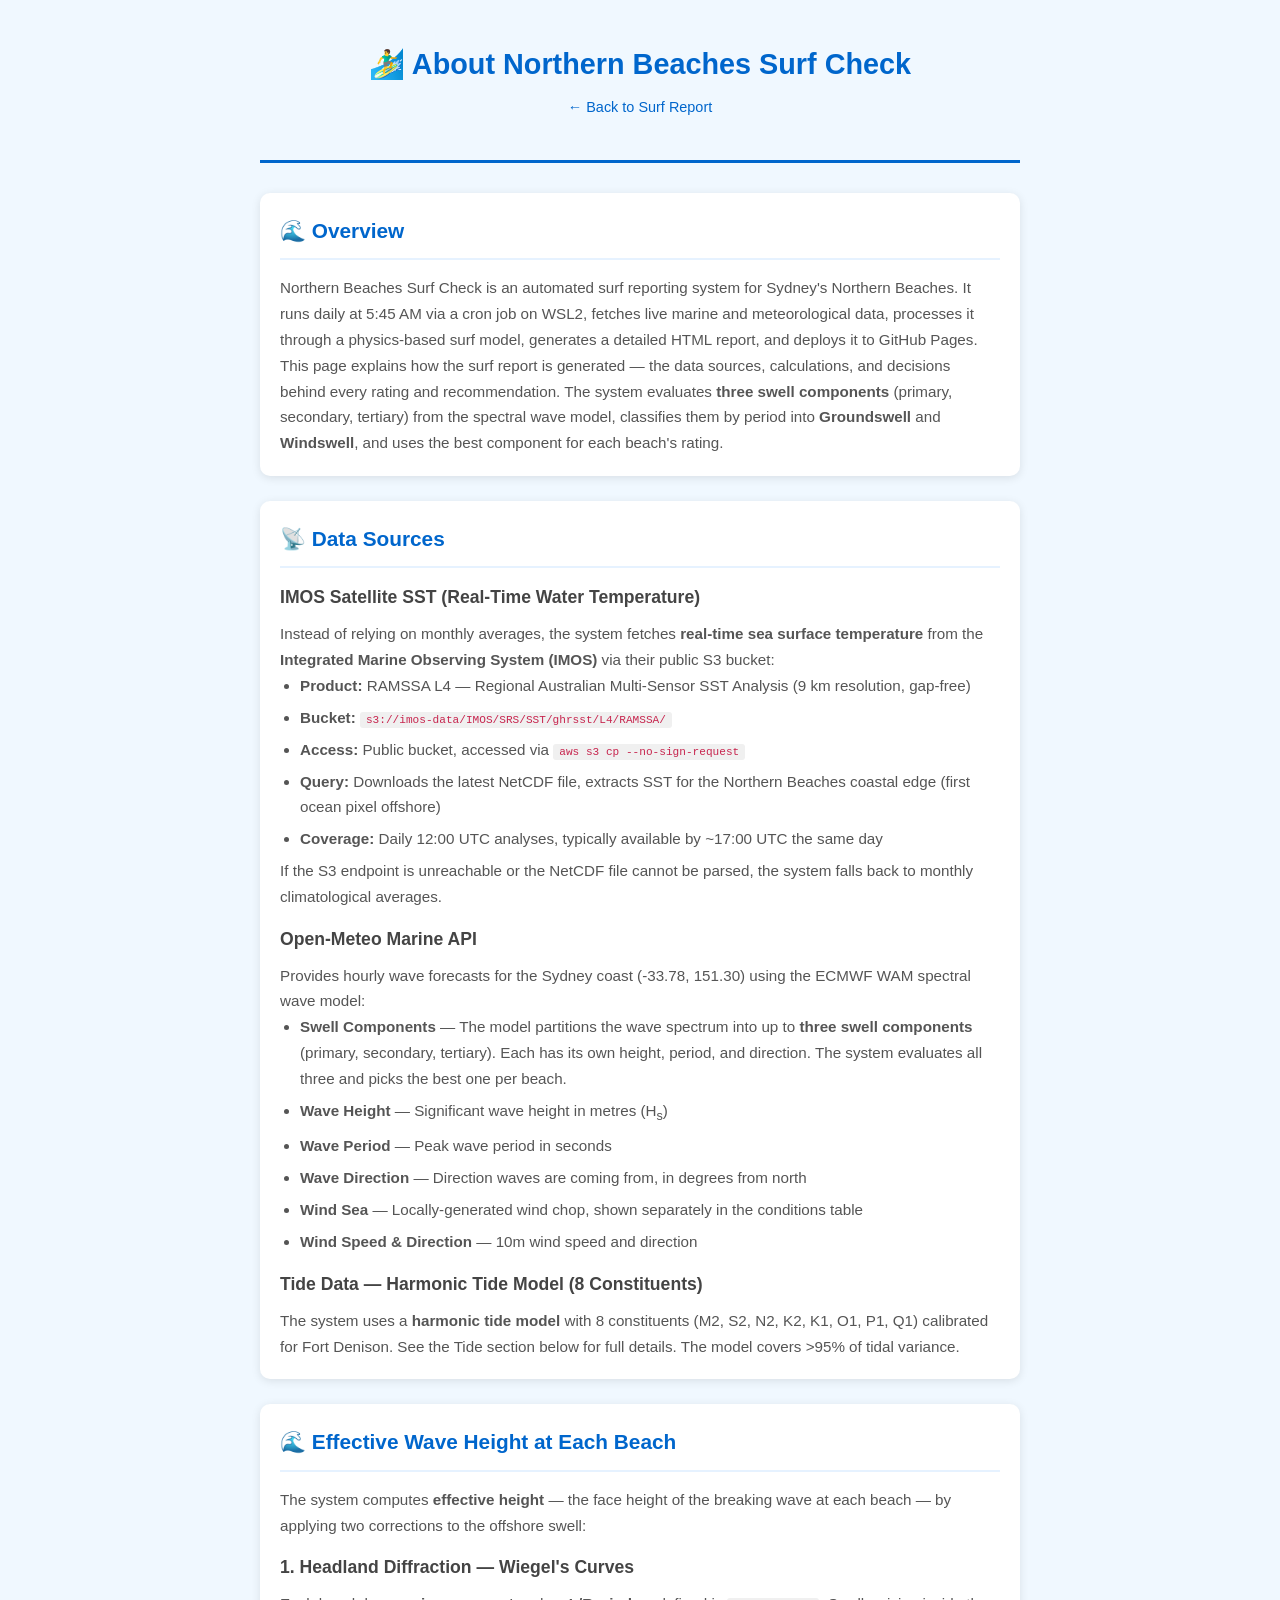
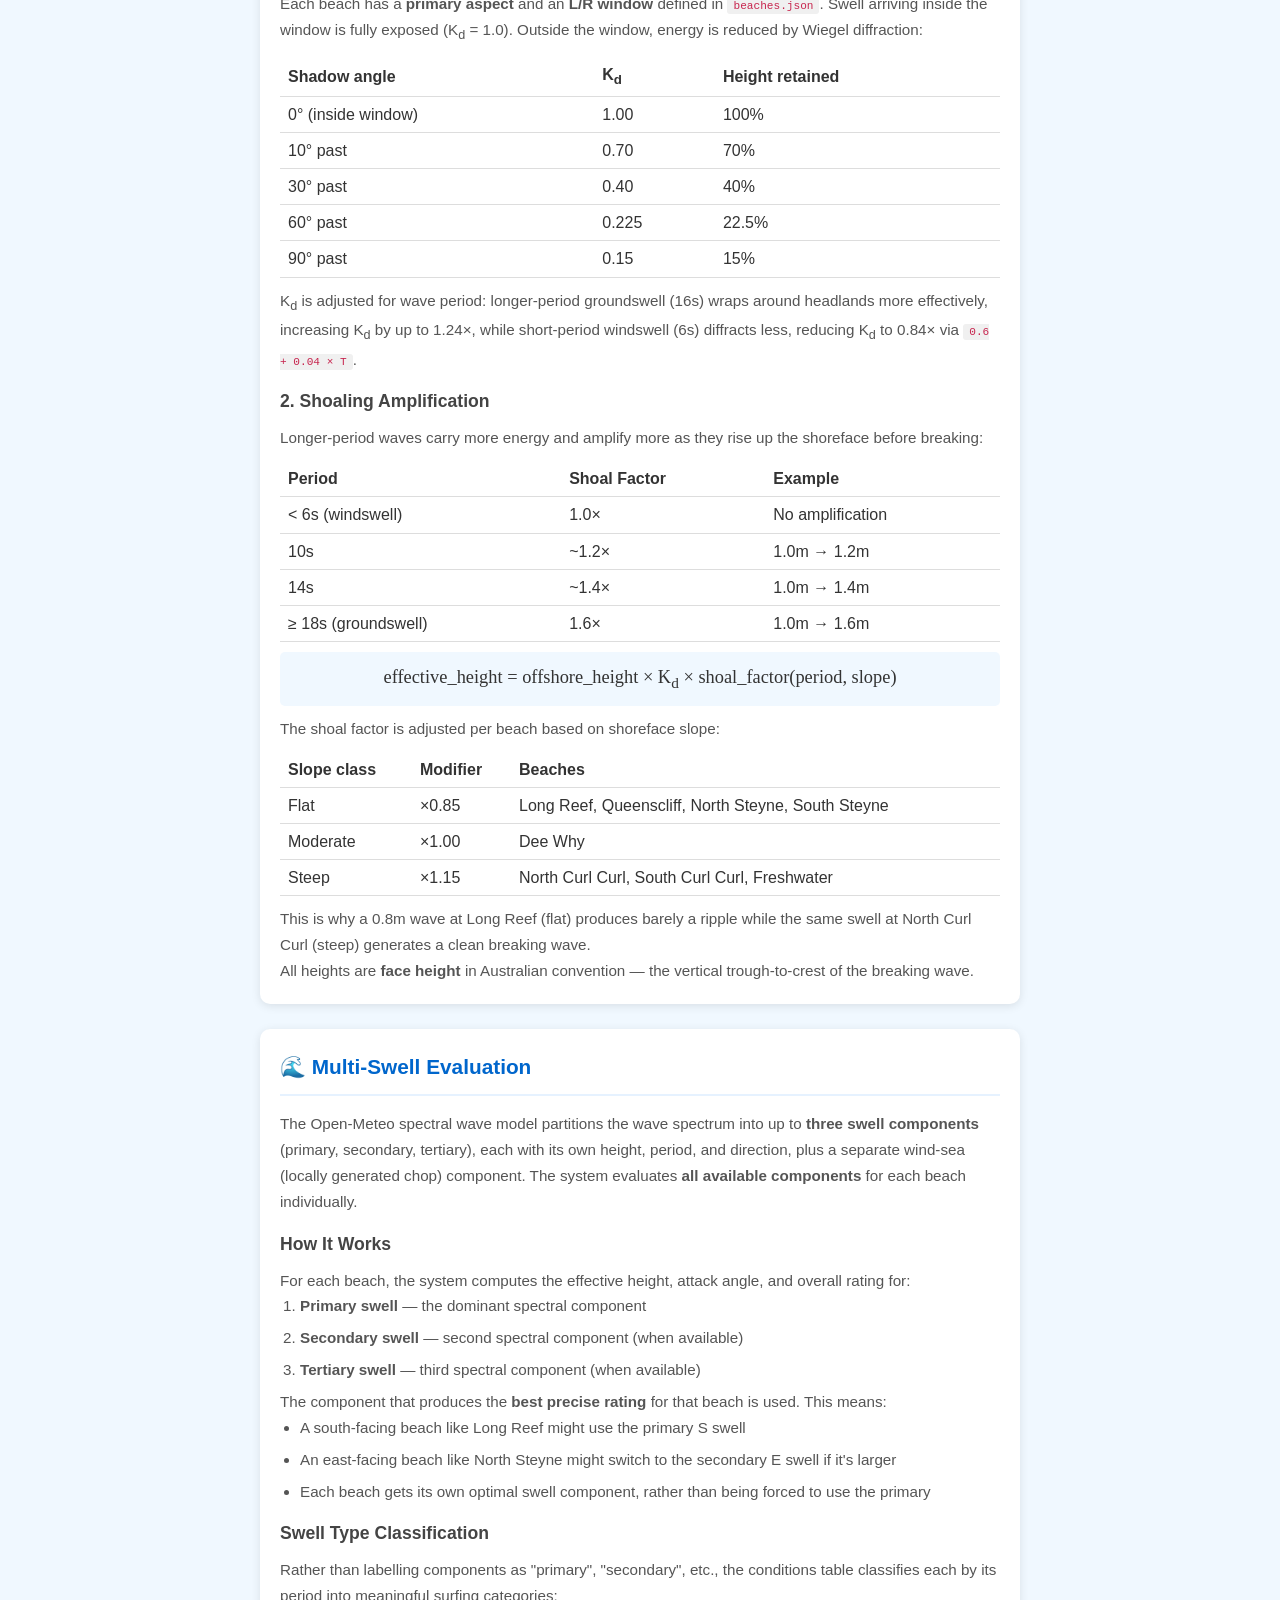
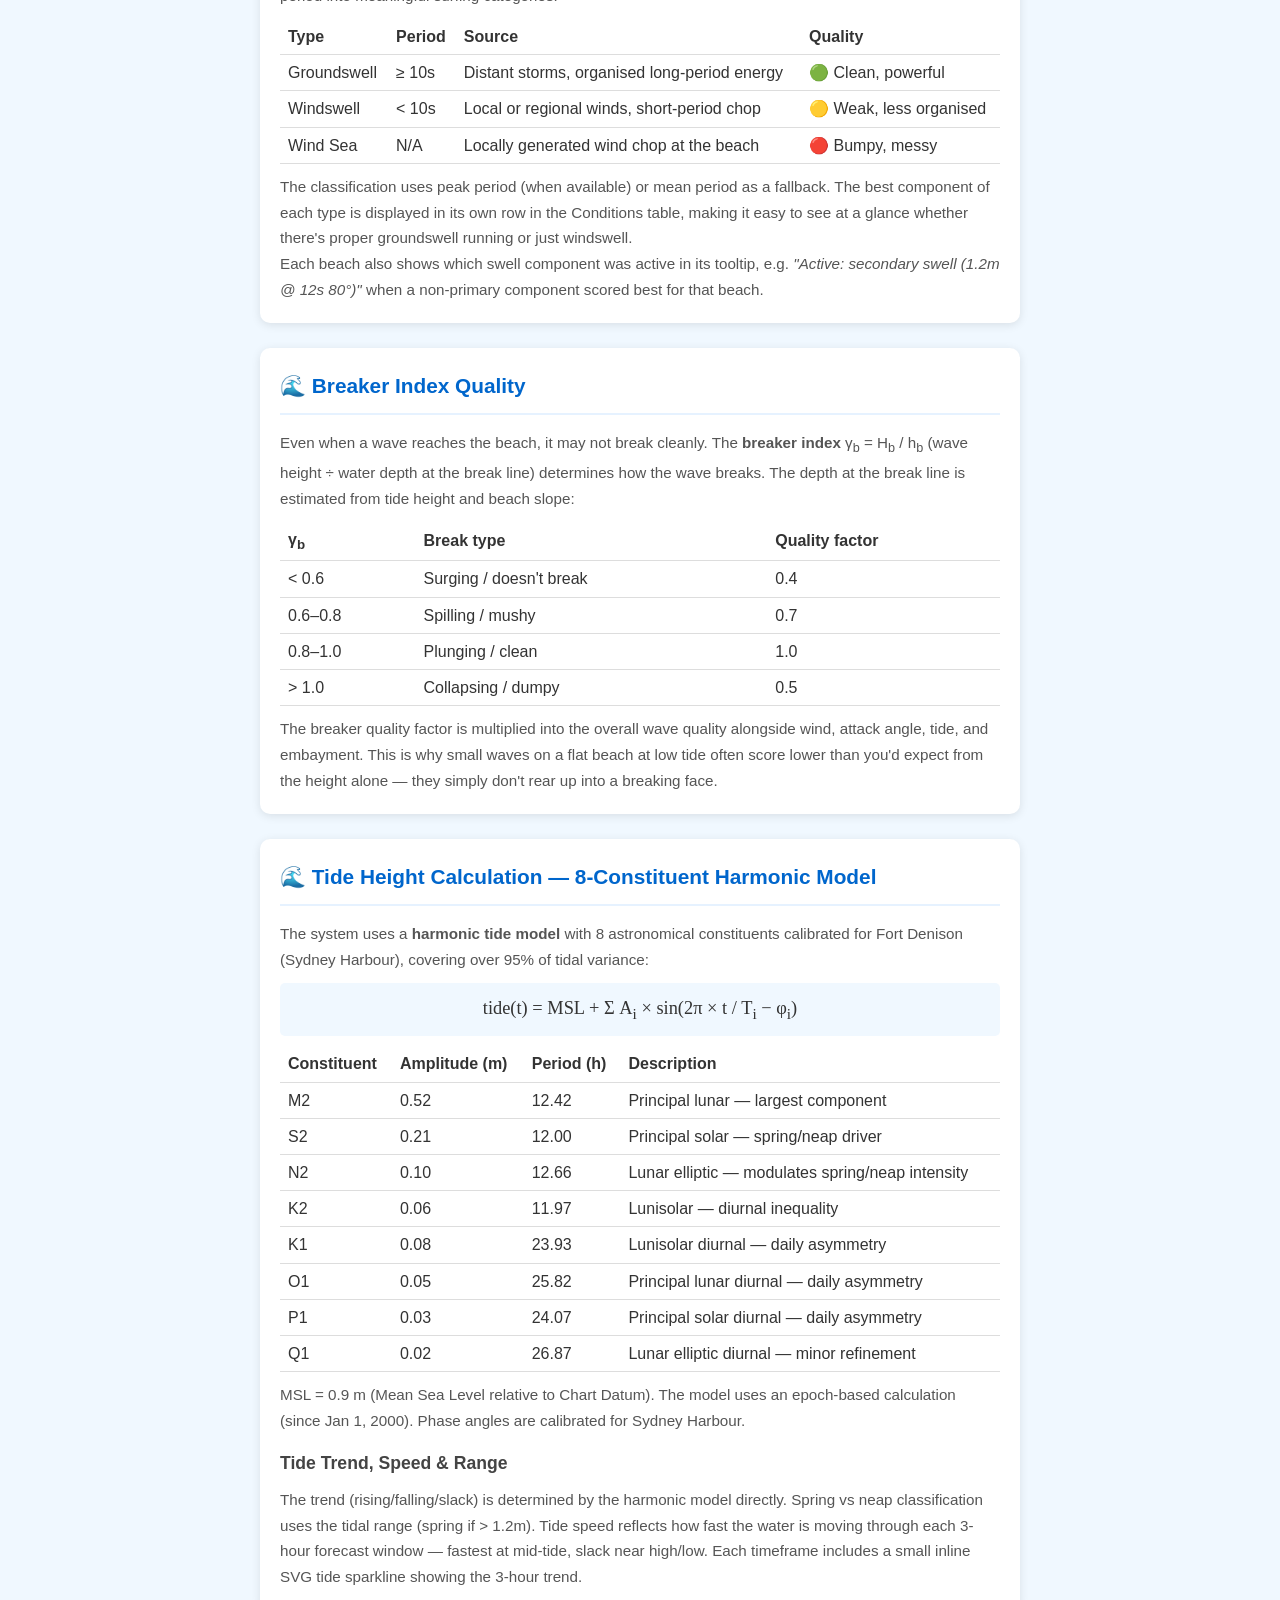
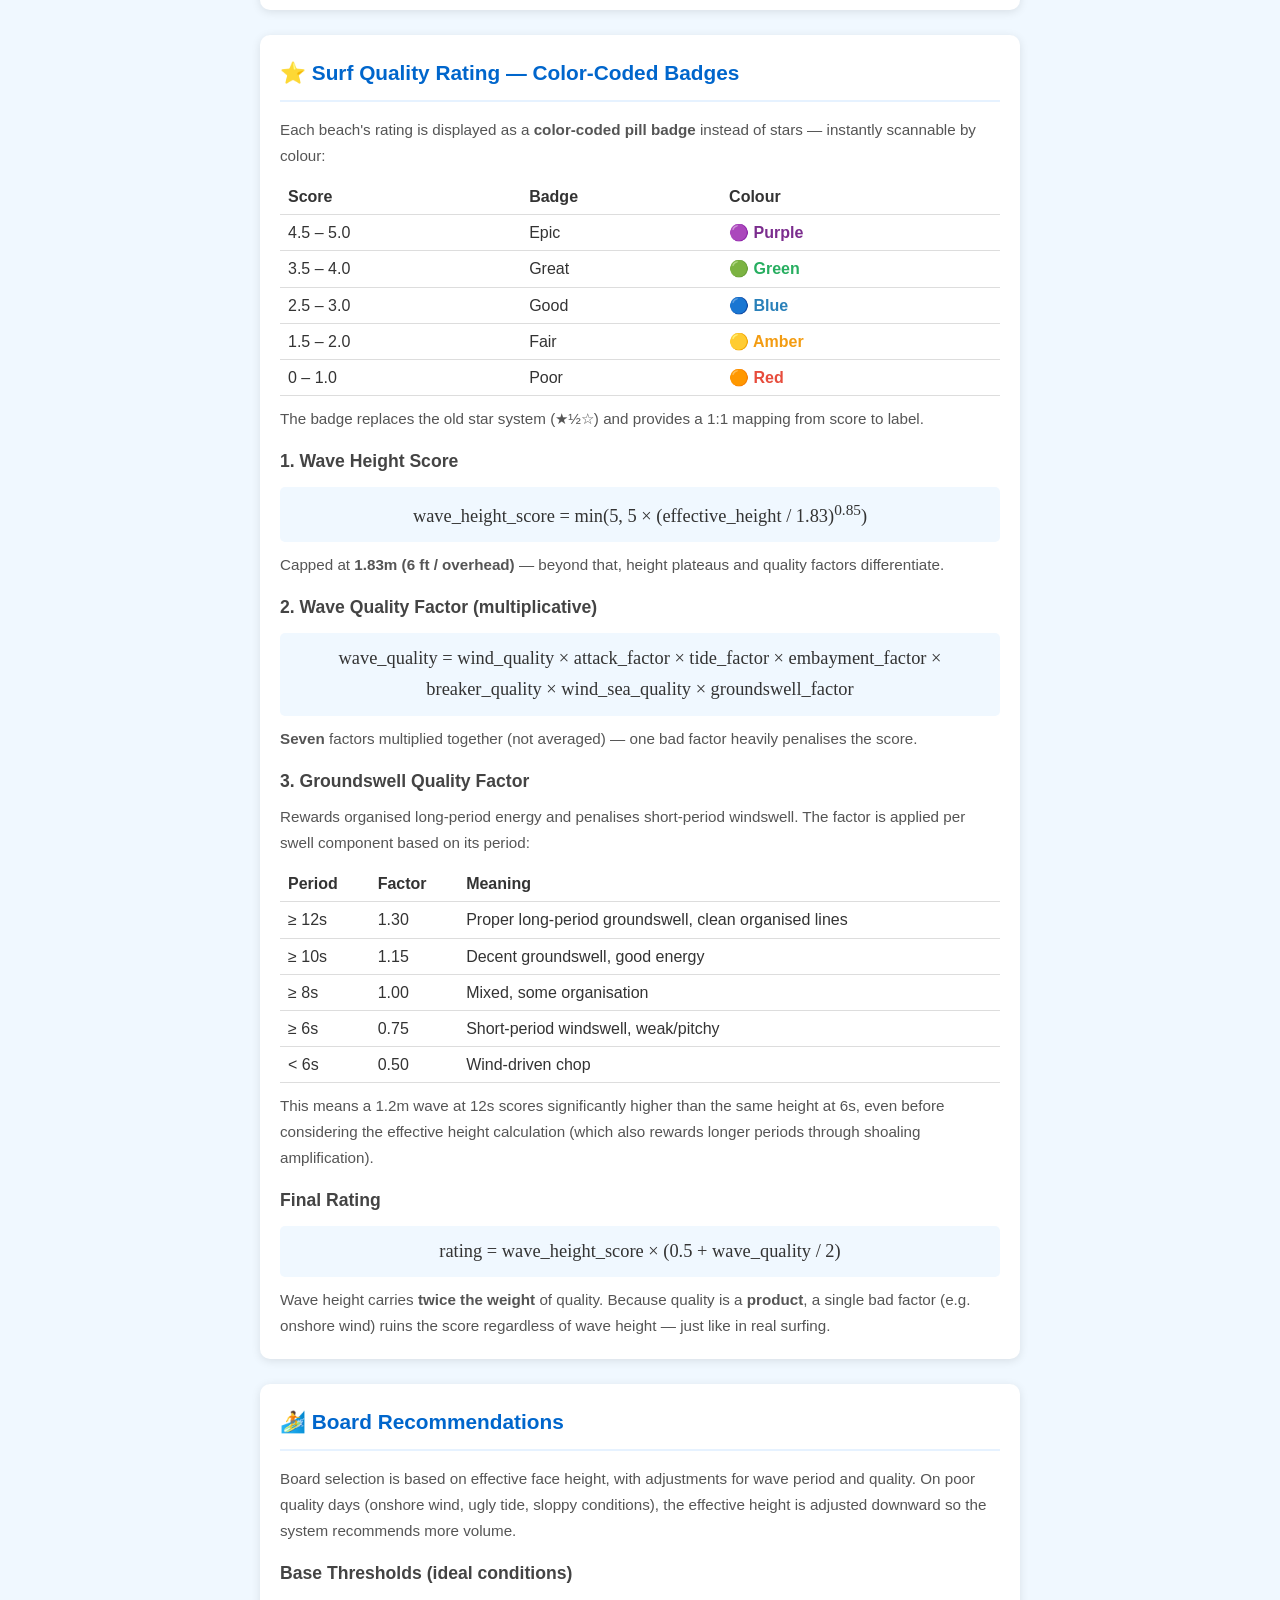
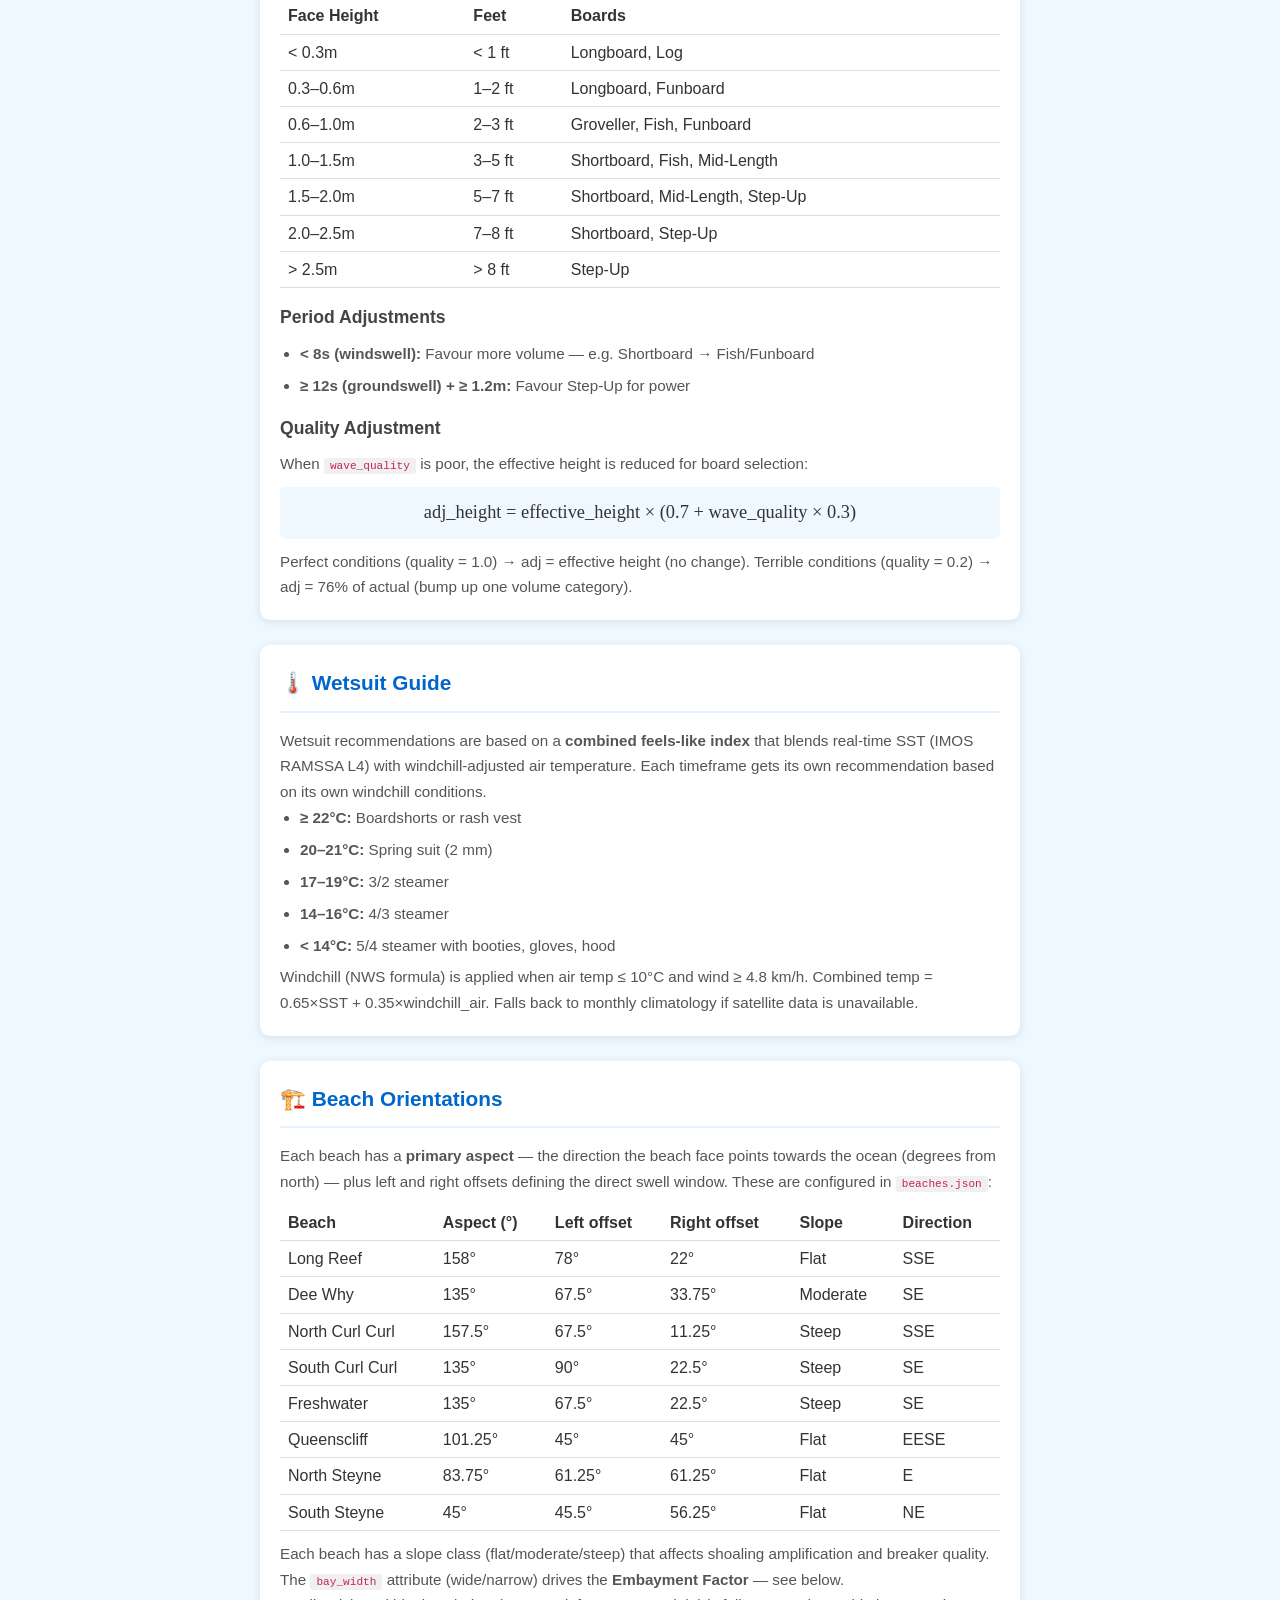
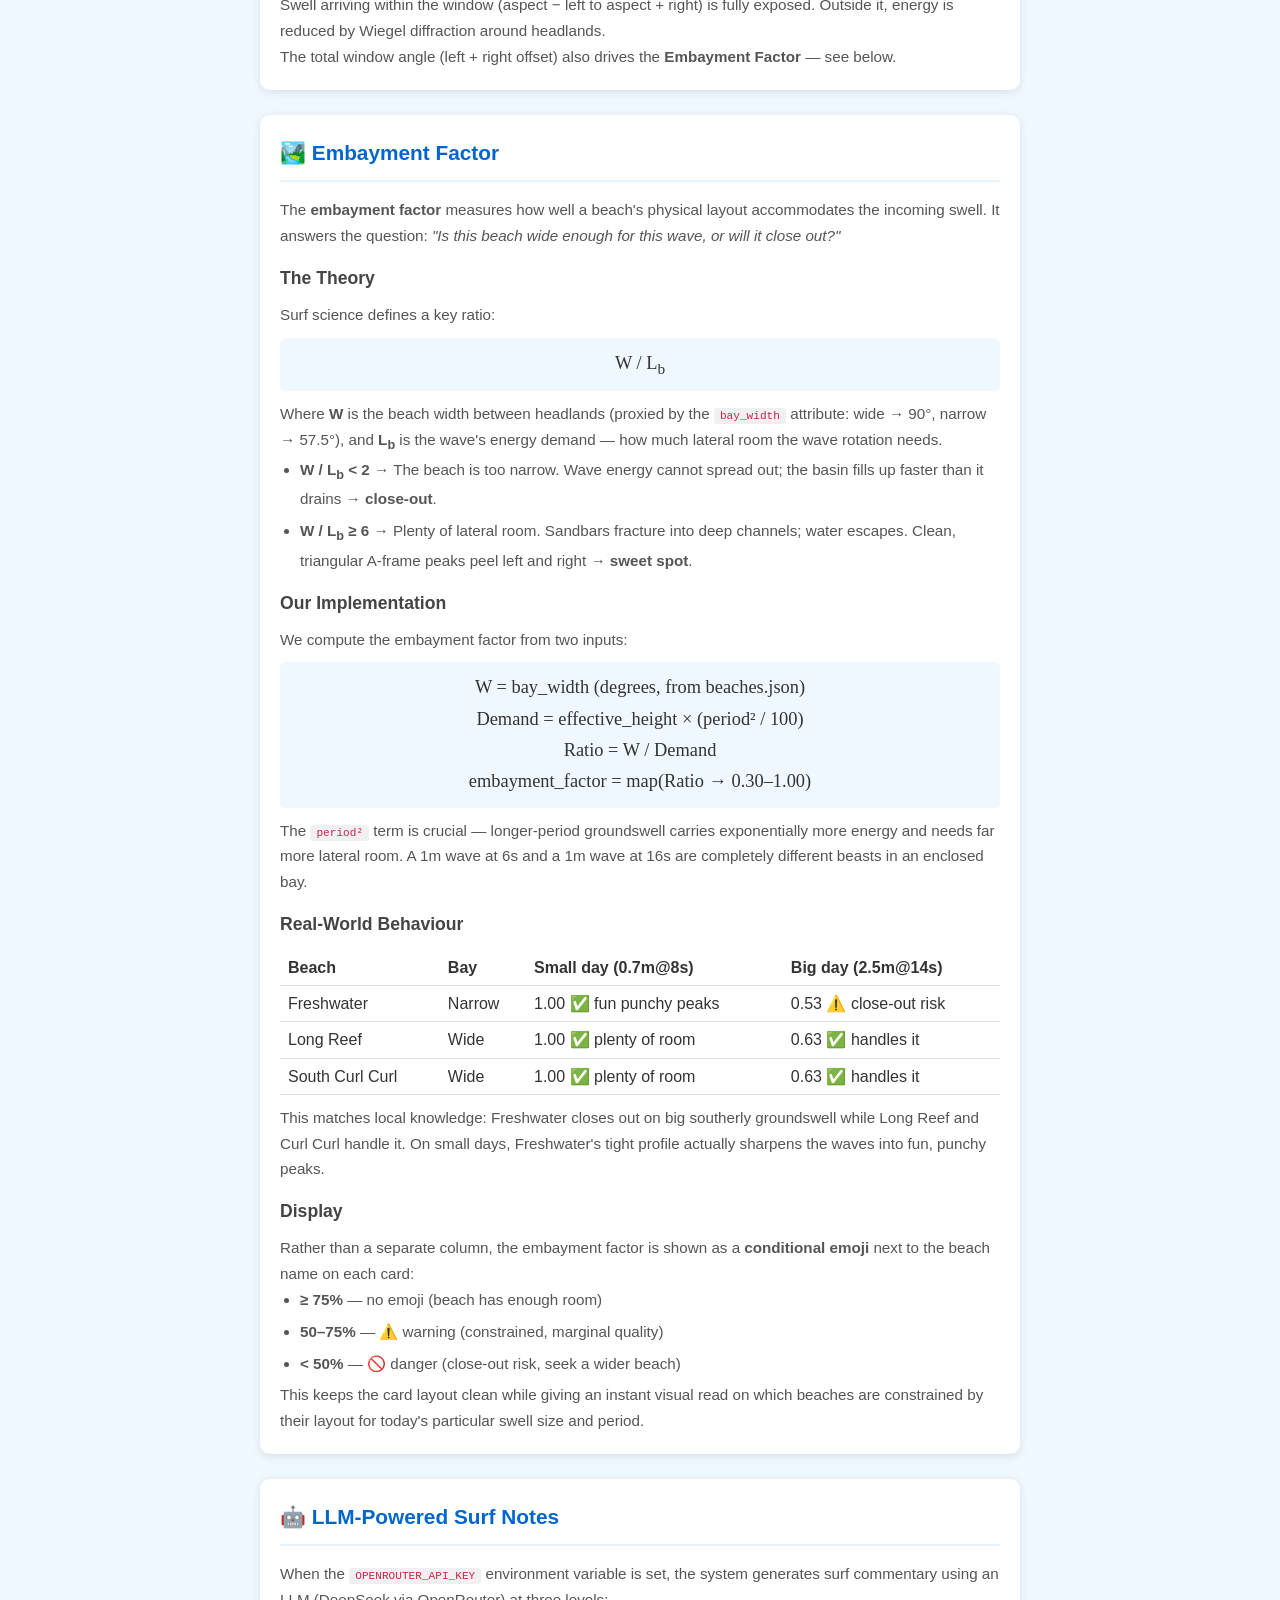
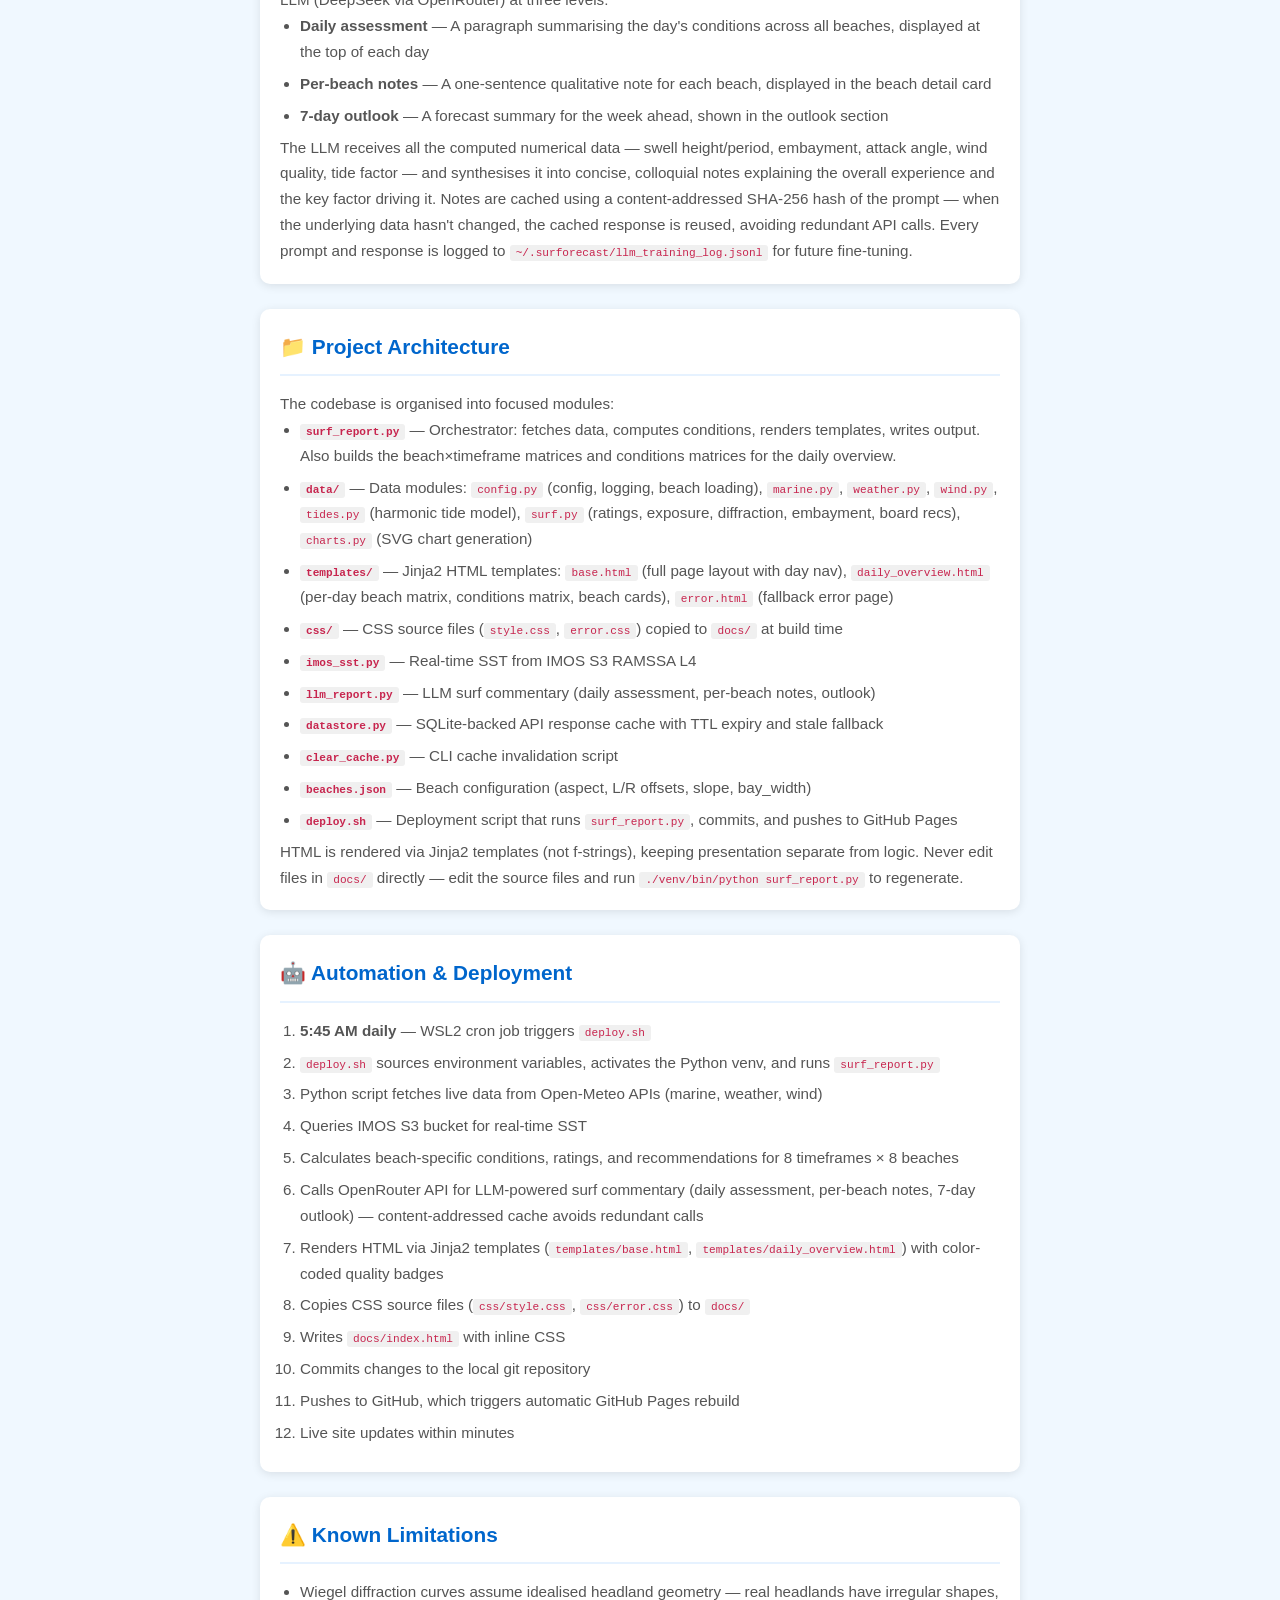
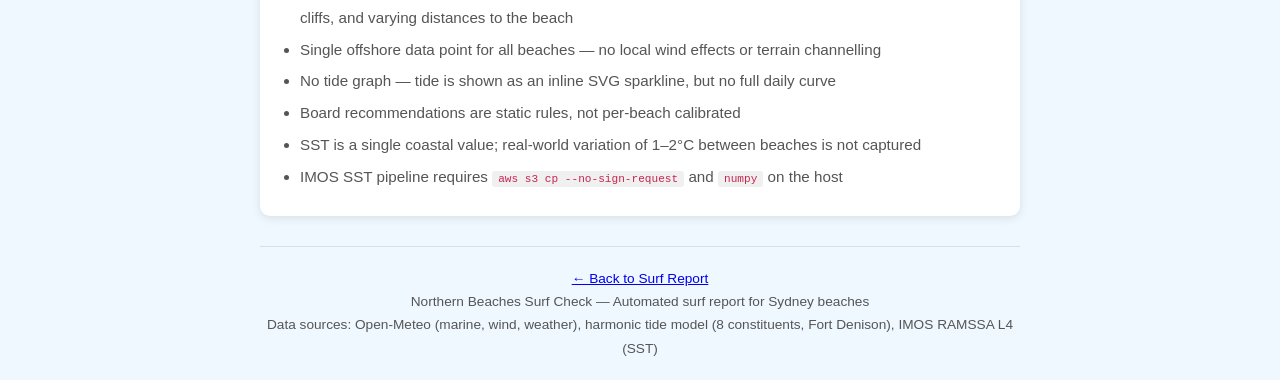
==== commit c1176c97: "Fix unicode escape sequences in about page" ====
--- a/about.html
+++ b/about.html
@@ -92,23 +92,23 @@
 </head>
 <body>
     <header>
-        <h1>\U0001f3c4\u200d♂\ufe0f About Northern Beaches Surf Check</h1>
-        <p class="back-link"><a href="./index.html">\u2190 Back to Surf Report</a></p>
+        <h1>🏄‍♂️ About Northern Beaches Surf Check</h1>
+        <p class="back-link"><a href="./index.html">← Back to Surf Report</a></p>
     </header>
 
     <section>
-        <h2>\U0001f30a Overview</h2>
+        <h2>🌊 Overview</h2>
         <p>Northern Beaches Surf Check is an automated surf reporting system for Sydney's Northern Beaches. It runs daily at 5:45 AM via a cron job on WSL2, fetches live marine and meteorological data, processes it through a physics-based surf model, generates a detailed HTML report, and deploys it to GitHub Pages.</p>
-        <p>This page explains how the surf report is generated \u2014 the data sources, calculations, and decisions behind every rating and recommendation. The system evaluates <strong>three swell components</strong> (primary, secondary, tertiary) from the spectral wave model, classifies them by period into <strong>Groundswell</strong> and <strong>Windswell</strong>, and uses the best component for each beach's rating.</p>
-    </section>
-
-    <section>
-        <h2>\U0001f4e1 Data Sources</h2>
+        <p>This page explains how the surf report is generated — the data sources, calculations, and decisions behind every rating and recommendation. The system evaluates <strong>three swell components</strong> (primary, secondary, tertiary) from the spectral wave model, classifies them by period into <strong>Groundswell</strong> and <strong>Windswell</strong>, and uses the best component for each beach's rating.</p>
+    </section>
+
+    <section>
+        <h2>📡 Data Sources</h2>
 
         <h3>IMOS Satellite SST (Real-Time Water Temperature)</h3>
         <p>Instead of relying on monthly averages, the system fetches <strong>real-time sea surface temperature</strong> from the <strong>Integrated Marine Observing System (IMOS)</strong> via their public S3 bucket:</p>
         <ul>
-            <li><strong>Product:</strong> RAMSSA L4 \u2014 Regional Australian Multi-Sensor SST Analysis (9 km resolution, gap-free)</li>
+            <li><strong>Product:</strong> RAMSSA L4 — Regional Australian Multi-Sensor SST Analysis (9 km resolution, gap-free)</li>
             <li><strong>Bucket:</strong> <code>s3://imos-data/IMOS/SRS/SST/ghrsst/L4/RAMSSA/</code></li>
             <li><strong>Access:</strong> Public bucket, accessed via <code>aws s3 cp --no-sign-request</code></li>
             <li><strong>Query:</strong> Downloads the latest NetCDF file, extracts SST for the Northern Beaches coastal edge (first ocean pixel offshore)</li>
@@ -119,71 +119,71 @@
         <h3>Open-Meteo Marine API</h3>
         <p>Provides hourly wave forecasts for the Sydney coast (-33.78, 151.30) using the ECMWF WAM spectral wave model:</p>
         <ul>
-            <li><strong>Swell Components</strong> \u2014 The model partitions the wave spectrum into up to <strong>three swell components</strong> (primary, secondary, tertiary). Each has its own height, period, and direction. The system evaluates all three and picks the best one per beach.</li>
-            <li><strong>Wave Height</strong> \u2014 Significant wave height in metres (H<sub>s</sub>)</li>
-            <li><strong>Wave Period</strong> \u2014 Peak wave period in seconds</li>
-            <li><strong>Wave Direction</strong> \u2014 Direction waves are coming from, in degrees from north</li>
-            <li><strong>Wind Sea</strong> \u2014 Locally-generated wind chop, shown separately in the conditions table</li>
-            <li><strong>Wind Speed & Direction</strong> \u2014 10m wind speed and direction</li>
-        </ul>
-
-        <h3>Tide Data \u2014 Harmonic Tide Model (8 Constituents)</h3>
+            <li><strong>Swell Components</strong> — The model partitions the wave spectrum into up to <strong>three swell components</strong> (primary, secondary, tertiary). Each has its own height, period, and direction. The system evaluates all three and picks the best one per beach.</li>
+            <li><strong>Wave Height</strong> — Significant wave height in metres (H<sub>s</sub>)</li>
+            <li><strong>Wave Period</strong> — Peak wave period in seconds</li>
+            <li><strong>Wave Direction</strong> — Direction waves are coming from, in degrees from north</li>
+            <li><strong>Wind Sea</strong> — Locally-generated wind chop, shown separately in the conditions table</li>
+            <li><strong>Wind Speed & Direction</strong> — 10m wind speed and direction</li>
+        </ul>
+
+        <h3>Tide Data — Harmonic Tide Model (8 Constituents)</h3>
         <p>The system uses a <strong>harmonic tide model</strong> with 8 constituents (M2, S2, N2, K2, K1, O1, P1, Q1) calibrated for Fort Denison. See the Tide section below for full details. The model covers >95% of tidal variance.</p>
     </section>
 
     <section>
-        <h2>\U0001f30a Effective Wave Height at Each Beach</h2>
-        <p>The system computes <strong>effective height</strong> \u2014 the face height of the breaking wave at each beach \u2014 by applying two corrections to the offshore swell:</p>
-
-        <h3>1. Headland Diffraction \u2014 Wiegel's Curves</h3>
+        <h2>🌊 Effective Wave Height at Each Beach</h2>
+        <p>The system computes <strong>effective height</strong> — the face height of the breaking wave at each beach — by applying two corrections to the offshore swell:</p>
+
+        <h3>1. Headland Diffraction — Wiegel's Curves</h3>
         <p>Each beach has a <strong>primary aspect</strong> and an <strong>L/R window</strong> defined in <code>beaches.json</code>. Swell arriving inside the window is fully exposed (K<sub>d</sub> = 1.0). Outside the window, energy is reduced by Wiegel diffraction:</p>
 
         <table>
             <tr><th>Shadow angle</th><th>K<sub>d</sub></th><th>Height retained</th></tr>
-            <tr><td>0\u00b0 (inside window)</td><td>1.00</td><td>100%</td></tr>
-            <tr><td>10\u00b0 past</td><td>0.70</td><td>70%</td></tr>
-            <tr><td>30\u00b0 past</td><td>0.40</td><td>40%</td></tr>
-            <tr><td>60\u00b0 past</td><td>0.225</td><td>22.5%</td></tr>
-            <tr><td>90\u00b0 past</td><td>0.15</td><td>15%</td></tr>
-        </table>
-        <p>K<sub>d</sub> is adjusted for wave period: longer-period groundswell (16s) wraps around headlands more effectively, increasing K<sub>d</sub> by up to 1.24\u00d7, while short-period windswell (6s) diffracts less, reducing K<sub>d</sub> to 0.84\u00d7 via <code>0.6 + 0.04 \u00d7 T</code>.</p>
+            <tr><td>0° (inside window)</td><td>1.00</td><td>100%</td></tr>
+            <tr><td>10° past</td><td>0.70</td><td>70%</td></tr>
+            <tr><td>30° past</td><td>0.40</td><td>40%</td></tr>
+            <tr><td>60° past</td><td>0.225</td><td>22.5%</td></tr>
+            <tr><td>90° past</td><td>0.15</td><td>15%</td></tr>
+        </table>
+        <p>K<sub>d</sub> is adjusted for wave period: longer-period groundswell (16s) wraps around headlands more effectively, increasing K<sub>d</sub> by up to 1.24×, while short-period windswell (6s) diffracts less, reducing K<sub>d</sub> to 0.84× via <code>0.6 + 0.04 × T</code>.</p>
 
         <h3>2. Shoaling Amplification</h3>
         <p>Longer-period waves carry more energy and amplify more as they rise up the shoreface before breaking:</p>
 
         <table>
             <tr><th>Period</th><th>Shoal Factor</th><th>Example</th></tr>
-            <tr><td>&lt; 6s (windswell)</td><td>1.0\u00d7</td><td>No amplification</td></tr>
-            <tr><td>10s</td><td>~1.2\u00d7</td><td>1.0m \u2192 1.2m</td></tr>
-            <tr><td>14s</td><td>~1.4\u00d7</td><td>1.0m \u2192 1.4m</td></tr>
-            <tr><td>\u2265 18s (groundswell)</td><td>1.6\u00d7</td><td>1.0m \u2192 1.6m</td></tr>
-        </table>
-
-        <div class="formula">
-            effective_height = offshore_height \u00d7 K<sub>d</sub> \u00d7 shoal_factor(period, slope)
+            <tr><td>&lt; 6s (windswell)</td><td>1.0×</td><td>No amplification</td></tr>
+            <tr><td>10s</td><td>~1.2×</td><td>1.0m → 1.2m</td></tr>
+            <tr><td>14s</td><td>~1.4×</td><td>1.0m → 1.4m</td></tr>
+            <tr><td>≥ 18s (groundswell)</td><td>1.6×</td><td>1.0m → 1.6m</td></tr>
+        </table>
+
+        <div class="formula">
+            effective_height = offshore_height × K<sub>d</sub> × shoal_factor(period, slope)
         </div>
         <p>The shoal factor is adjusted per beach based on shoreface slope:</p>
         <table>
             <tr><th>Slope class</th><th>Modifier</th><th>Beaches</th></tr>
-            <tr><td>Flat</td><td>\u00d70.85</td><td>Long Reef, Queenscliff, North Steyne, South Steyne</td></tr>
-            <tr><td>Moderate</td><td>\u00d71.00</td><td>Dee Why</td></tr>
-            <tr><td>Steep</td><td>\u00d71.15</td><td>North Curl Curl, South Curl Curl, Freshwater</td></tr>
+            <tr><td>Flat</td><td>×0.85</td><td>Long Reef, Queenscliff, North Steyne, South Steyne</td></tr>
+            <tr><td>Moderate</td><td>×1.00</td><td>Dee Why</td></tr>
+            <tr><td>Steep</td><td>×1.15</td><td>North Curl Curl, South Curl Curl, Freshwater</td></tr>
         </table>
         <p>This is why a 0.8m wave at Long Reef (flat) produces barely a ripple while the same swell at North Curl Curl (steep) generates a clean breaking wave.</p>
 
-        <p>All heights are <strong>face height</strong> in Australian convention \u2014 the vertical trough-to-crest of the breaking wave.</p>
-    </section>
-
-    <section>
-        <h2>\U0001f30a Multi-Swell Evaluation</h2>
+        <p>All heights are <strong>face height</strong> in Australian convention — the vertical trough-to-crest of the breaking wave.</p>
+    </section>
+
+    <section>
+        <h2>🌊 Multi-Swell Evaluation</h2>
         <p>The Open-Meteo spectral wave model partitions the wave spectrum into up to <strong>three swell components</strong> (primary, secondary, tertiary), each with its own height, period, and direction, plus a separate wind-sea (locally generated chop) component. The system evaluates <strong>all available components</strong> for each beach individually.</p>
 
         <h3>How It Works</h3>
         <p>For each beach, the system computes the effective height, attack angle, and overall rating for:</p>
         <ol>
-            <li><strong>Primary swell</strong> \u2014 the dominant spectral component</li>
-            <li><strong>Secondary swell</strong> \u2014 second spectral component (when available)</li>
-            <li><strong>Tertiary swell</strong> \u2014 third spectral component (when available)</li>
+            <li><strong>Primary swell</strong> — the dominant spectral component</li>
+            <li><strong>Secondary swell</strong> — second spectral component (when available)</li>
+            <li><strong>Tertiary swell</strong> — third spectral component (when available)</li>
         </ol>
         <p>The component that produces the <strong>best precise rating</strong> for that beach is used. This means:</p>
         <ul>
@@ -197,167 +197,167 @@
 
         <table>
             <tr><th>Type</th><th>Period</th><th>Source</th><th>Quality</th></tr>
-            <tr><td>Groundswell</td><td>\u2265 10s</td><td>Distant storms, organised long-period energy</td><td>\U0001f7e2 Clean, powerful</td></tr>
-            <tr><td>Windswell</td><td>&lt; 10s</td><td>Local or regional winds, short-period chop</td><td>\U0001f7e1 Weak, less organised</td></tr>
-            <tr><td>Wind Sea</td><td>N/A</td><td>Locally generated wind chop at the beach</td><td>\U0001f534 Bumpy, messy</td></tr>
+            <tr><td>Groundswell</td><td>≥ 10s</td><td>Distant storms, organised long-period energy</td><td>🟢 Clean, powerful</td></tr>
+            <tr><td>Windswell</td><td>&lt; 10s</td><td>Local or regional winds, short-period chop</td><td>🟡 Weak, less organised</td></tr>
+            <tr><td>Wind Sea</td><td>N/A</td><td>Locally generated wind chop at the beach</td><td>🔴 Bumpy, messy</td></tr>
         </table>
 
         <p>The classification uses peak period (when available) or mean period as a fallback. The best component of each type is displayed in its own row in the Conditions table, making it easy to see at a glance whether there's proper groundswell running or just windswell.</p>
 
-        <p>Each beach also shows which swell component was active in its tooltip, e.g. <em>"Active: secondary swell (1.2m @ 12s 80\u00b0)"</em> when a non-primary component scored best for that beach.</p>
-    </section>
-
-    <section>
-        <h2>\U0001f30a Breaker Index Quality</h2>
-        <p>Even when a wave reaches the beach, it may not break cleanly. The <strong>breaker index</strong> \u03b3<sub>b</sub> = H<sub>b</sub> / h<sub>b</sub> (wave height \u00f7 water depth at the break line) determines how the wave breaks. The depth at the break line is estimated from tide height and beach slope:</p>
-        <table>
-            <tr><th>\u03b3<sub>b</sub></th><th>Break type</th><th>Quality factor</th></tr>
+        <p>Each beach also shows which swell component was active in its tooltip, e.g. <em>"Active: secondary swell (1.2m @ 12s 80°)"</em> when a non-primary component scored best for that beach.</p>
+    </section>
+
+    <section>
+        <h2>🌊 Breaker Index Quality</h2>
+        <p>Even when a wave reaches the beach, it may not break cleanly. The <strong>breaker index</strong> γ<sub>b</sub> = H<sub>b</sub> / h<sub>b</sub> (wave height ÷ water depth at the break line) determines how the wave breaks. The depth at the break line is estimated from tide height and beach slope:</p>
+        <table>
+            <tr><th>γ<sub>b</sub></th><th>Break type</th><th>Quality factor</th></tr>
             <tr><td>&lt; 0.6</td><td>Surging / doesn't break</td><td>0.4</td></tr>
-            <tr><td>0.6\u20130.8</td><td>Spilling / mushy</td><td>0.7</td></tr>
-            <tr><td>0.8\u20131.0</td><td>Plunging / clean</td><td>1.0</td></tr>
+            <tr><td>0.6–0.8</td><td>Spilling / mushy</td><td>0.7</td></tr>
+            <tr><td>0.8–1.0</td><td>Plunging / clean</td><td>1.0</td></tr>
             <tr><td>&gt; 1.0</td><td>Collapsing / dumpy</td><td>0.5</td></tr>
         </table>
-        <p>The breaker quality factor is multiplied into the overall wave quality alongside wind, attack angle, tide, and embayment. This is why small waves on a flat beach at low tide often score lower than you'd expect from the height alone \u2014 they simply don't rear up into a breaking face.</p>
-    </section>
-
-    <section>
-        <h2>\U0001f30a Tide Height Calculation \u2014 8-Constituent Harmonic Model</h2>
+        <p>The breaker quality factor is multiplied into the overall wave quality alongside wind, attack angle, tide, and embayment. This is why small waves on a flat beach at low tide often score lower than you'd expect from the height alone — they simply don't rear up into a breaking face.</p>
+    </section>
+
+    <section>
+        <h2>🌊 Tide Height Calculation — 8-Constituent Harmonic Model</h2>
         <p>The system uses a <strong>harmonic tide model</strong> with 8 astronomical constituents calibrated for Fort Denison (Sydney Harbour), covering over 95% of tidal variance:</p>
 
         <div class="formula">
-            tide(t) = MSL + \u03a3 A<sub>i</sub> \u00d7 sin(2\u03c0 \u00d7 t / T<sub>i</sub> \u2212 \u03c6<sub>i</sub>)
+            tide(t) = MSL + Σ A<sub>i</sub> × sin(2π × t / T<sub>i</sub> − φ<sub>i</sub>)
         </div>
 
         <table>
             <tr><th>Constituent</th><th>Amplitude (m)</th><th>Period (h)</th><th>Description</th></tr>
-            <tr><td>M2</td><td>0.52</td><td>12.42</td><td>Principal lunar \u2014 largest component</td></tr>
-            <tr><td>S2</td><td>0.21</td><td>12.00</td><td>Principal solar \u2014 spring/neap driver</td></tr>
-            <tr><td>N2</td><td>0.10</td><td>12.66</td><td>Lunar elliptic \u2014 modulates spring/neap intensity</td></tr>
-            <tr><td>K2</td><td>0.06</td><td>11.97</td><td>Lunisolar \u2014 diurnal inequality</td></tr>
-            <tr><td>K1</td><td>0.08</td><td>23.93</td><td>Lunisolar diurnal \u2014 daily asymmetry</td></tr>
-            <tr><td>O1</td><td>0.05</td><td>25.82</td><td>Principal lunar diurnal \u2014 daily asymmetry</td></tr>
-            <tr><td>P1</td><td>0.03</td><td>24.07</td><td>Principal solar diurnal \u2014 daily asymmetry</td></tr>
-            <tr><td>Q1</td><td>0.02</td><td>26.87</td><td>Lunar elliptic diurnal \u2014 minor refinement</td></tr>
+            <tr><td>M2</td><td>0.52</td><td>12.42</td><td>Principal lunar — largest component</td></tr>
+            <tr><td>S2</td><td>0.21</td><td>12.00</td><td>Principal solar — spring/neap driver</td></tr>
+            <tr><td>N2</td><td>0.10</td><td>12.66</td><td>Lunar elliptic — modulates spring/neap intensity</td></tr>
+            <tr><td>K2</td><td>0.06</td><td>11.97</td><td>Lunisolar — diurnal inequality</td></tr>
+            <tr><td>K1</td><td>0.08</td><td>23.93</td><td>Lunisolar diurnal — daily asymmetry</td></tr>
+            <tr><td>O1</td><td>0.05</td><td>25.82</td><td>Principal lunar diurnal — daily asymmetry</td></tr>
+            <tr><td>P1</td><td>0.03</td><td>24.07</td><td>Principal solar diurnal — daily asymmetry</td></tr>
+            <tr><td>Q1</td><td>0.02</td><td>26.87</td><td>Lunar elliptic diurnal — minor refinement</td></tr>
         </table>
 
         <p>MSL = 0.9 m (Mean Sea Level relative to Chart Datum). The model uses an epoch-based calculation (since Jan 1, 2000). Phase angles are calibrated for Sydney Harbour.</p>
 
         <h3>Tide Trend, Speed & Range</h3>
-        <p>The trend (rising/falling/slack) is determined by the harmonic model directly. Spring vs neap classification uses the tidal range (spring if &gt; 1.2m). Tide speed reflects how fast the water is moving through each 3-hour forecast window \u2014 fastest at mid-tide, slack near high/low. Each timeframe includes a small inline SVG tide sparkline showing the 3-hour trend.</p>
-    </section>
-
-    <section>
-        <h2>\u2b50 Surf Quality Rating \u2014 Color-Coded Badges</h2>
-        <p>Each beach's rating is displayed as a <strong>color-coded pill badge</strong> instead of stars \u2014 instantly scannable by colour:</p>
+        <p>The trend (rising/falling/slack) is determined by the harmonic model directly. Spring vs neap classification uses the tidal range (spring if &gt; 1.2m). Tide speed reflects how fast the water is moving through each 3-hour forecast window — fastest at mid-tide, slack near high/low. Each timeframe includes a small inline SVG tide sparkline showing the 3-hour trend.</p>
+    </section>
+
+    <section>
+        <h2>⭐ Surf Quality Rating — Color-Coded Badges</h2>
+        <p>Each beach's rating is displayed as a <strong>color-coded pill badge</strong> instead of stars — instantly scannable by colour:</p>
 
         <table>
             <tr><th>Score</th><th>Badge</th><th>Colour</th></tr>
-            <tr><td>4.5 \u2013 5.0</td><td>Epic</td><td style="color:#7b2d8e;font-weight:700;">\U0001f7e3 Purple</td></tr>
-            <tr><td>3.5 \u2013 4.0</td><td>Great</td><td style="color:#27ae60;font-weight:700;">\U0001f7e2 Green</td></tr>
-            <tr><td>2.5 \u2013 3.0</td><td>Good</td><td style="color:#2980b9;font-weight:700;">\U0001f535 Blue</td></tr>
-            <tr><td>1.5 \u2013 2.0</td><td>Fair</td><td style="color:#f39c12;font-weight:700;">\U0001f7e1 Amber</td></tr>
-            <tr><td>0 \u2013 1.0</td><td>Poor</td><td style="color:#e74c3c;font-weight:700;">\U0001f7e0 Red</td></tr>
-        </table>
-
-        <p>The badge replaces the old star system (\u2605\u00bd\u2606) and provides a 1:1 mapping from score to label.</p>
+            <tr><td>4.5 – 5.0</td><td>Epic</td><td style="color:#7b2d8e;font-weight:700;">🟣 Purple</td></tr>
+            <tr><td>3.5 – 4.0</td><td>Great</td><td style="color:#27ae60;font-weight:700;">🟢 Green</td></tr>
+            <tr><td>2.5 – 3.0</td><td>Good</td><td style="color:#2980b9;font-weight:700;">🔵 Blue</td></tr>
+            <tr><td>1.5 – 2.0</td><td>Fair</td><td style="color:#f39c12;font-weight:700;">🟡 Amber</td></tr>
+            <tr><td>0 – 1.0</td><td>Poor</td><td style="color:#e74c3c;font-weight:700;">🟠 Red</td></tr>
+        </table>
+
+        <p>The badge replaces the old star system (★½☆) and provides a 1:1 mapping from score to label.</p>
 
         <h3>1. Wave Height Score</h3>
         <div class="formula">
-            wave_height_score = min(5, 5 \u00d7 (effective_height / 1.83)<sup>0.85</sup>)
-        </div>
-        <p>Capped at <strong>1.83m (6 ft / overhead)</strong> \u2014 beyond that, height plateaus and quality factors differentiate.</p>
+            wave_height_score = min(5, 5 × (effective_height / 1.83)<sup>0.85</sup>)
+        </div>
+        <p>Capped at <strong>1.83m (6 ft / overhead)</strong> — beyond that, height plateaus and quality factors differentiate.</p>
 
         <h3>2. Wave Quality Factor (multiplicative)</h3>
         <div class="formula">
-            wave_quality = wind_quality \u00d7 attack_factor \u00d7 tide_factor \u00d7 embayment_factor \u00d7 breaker_quality \u00d7 wind_sea_quality \u00d7 groundswell_factor
-        </div>
-        <p><strong>Seven</strong> factors multiplied together (not averaged) \u2014 one bad factor heavily penalises the score.</p>
+            wave_quality = wind_quality × attack_factor × tide_factor × embayment_factor × breaker_quality × wind_sea_quality × groundswell_factor
+        </div>
+        <p><strong>Seven</strong> factors multiplied together (not averaged) — one bad factor heavily penalises the score.</p>
 
         <h3>3. Groundswell Quality Factor</h3>
         <p>Rewards organised long-period energy and penalises short-period windswell. The factor is applied per swell component based on its period:</p>
         <table>
             <tr><th>Period</th><th>Factor</th><th>Meaning</th></tr>
-            <tr><td>\u2265 12s</td><td>1.30</td><td>Proper long-period groundswell, clean organised lines</td></tr>
-            <tr><td>\u2265 10s</td><td>1.15</td><td>Decent groundswell, good energy</td></tr>
-            <tr><td>\u2265 8s</td><td>1.00</td><td>Mixed, some organisation</td></tr>
-            <tr><td>\u2265 6s</td><td>0.75</td><td>Short-period windswell, weak/pitchy</td></tr>
+            <tr><td>≥ 12s</td><td>1.30</td><td>Proper long-period groundswell, clean organised lines</td></tr>
+            <tr><td>≥ 10s</td><td>1.15</td><td>Decent groundswell, good energy</td></tr>
+            <tr><td>≥ 8s</td><td>1.00</td><td>Mixed, some organisation</td></tr>
+            <tr><td>≥ 6s</td><td>0.75</td><td>Short-period windswell, weak/pitchy</td></tr>
             <tr><td>&lt; 6s</td><td>0.50</td><td>Wind-driven chop</td></tr>
         </table>
         <p>This means a 1.2m wave at 12s scores significantly higher than the same height at 6s, even before considering the effective height calculation (which also rewards longer periods through shoaling amplification).</p>
 
         <h3>Final Rating</h3>
         <div class="formula">
-            rating = wave_height_score \u00d7 (0.5 + wave_quality / 2)
-        </div>
-        <p>Wave height carries <strong>twice the weight</strong> of quality. Because quality is a <strong>product</strong>, a single bad factor (e.g. onshore wind) ruins the score regardless of wave height \u2014 just like in real surfing.</p>
-    </section>
-
-    <section>
-        <h2>\U0001f3c4 Board Recommendations</h2>
+            rating = wave_height_score × (0.5 + wave_quality / 2)
+        </div>
+        <p>Wave height carries <strong>twice the weight</strong> of quality. Because quality is a <strong>product</strong>, a single bad factor (e.g. onshore wind) ruins the score regardless of wave height — just like in real surfing.</p>
+    </section>
+
+    <section>
+        <h2>🏄 Board Recommendations</h2>
         <p>Board selection is based on effective face height, with adjustments for wave period and quality. On poor quality days (onshore wind, ugly tide, sloppy conditions), the effective height is adjusted downward so the system recommends more volume.</p>
 
         <h3>Base Thresholds (ideal conditions)</h3>
         <table>
             <tr><th>Face Height</th><th>Feet</th><th>Boards</th></tr>
             <tr><td>&lt; 0.3m</td><td>&lt; 1 ft</td><td>Longboard, Log</td></tr>
-            <tr><td>0.3\u20130.6m</td><td>1\u20132 ft</td><td>Longboard, Funboard</td></tr>
-            <tr><td>0.6\u20131.0m</td><td>2\u20133 ft</td><td>Groveller, Fish, Funboard</td></tr>
-            <tr><td>1.0\u20131.5m</td><td>3\u20135 ft</td><td>Shortboard, Fish, Mid-Length</td></tr>
-            <tr><td>1.5\u20132.0m</td><td>5\u20137 ft</td><td>Shortboard, Mid-Length, Step-Up</td></tr>
-            <tr><td>2.0\u20132.5m</td><td>7\u20138 ft</td><td>Shortboard, Step-Up</td></tr>
+            <tr><td>0.3–0.6m</td><td>1–2 ft</td><td>Longboard, Funboard</td></tr>
+            <tr><td>0.6–1.0m</td><td>2–3 ft</td><td>Groveller, Fish, Funboard</td></tr>
+            <tr><td>1.0–1.5m</td><td>3–5 ft</td><td>Shortboard, Fish, Mid-Length</td></tr>
+            <tr><td>1.5–2.0m</td><td>5–7 ft</td><td>Shortboard, Mid-Length, Step-Up</td></tr>
+            <tr><td>2.0–2.5m</td><td>7–8 ft</td><td>Shortboard, Step-Up</td></tr>
             <tr><td>&gt; 2.5m</td><td>&gt; 8 ft</td><td>Step-Up</td></tr>
         </table>
 
         <h3>Period Adjustments</h3>
         <ul>
-            <li><strong>&lt; 8s (windswell):</strong> Favour more volume \u2014 e.g. Shortboard \u2192 Fish/Funboard</li>
-            <li><strong>\u2265 12s (groundswell) + \u2265 1.2m:</strong> Favour Step-Up for power</li>
+            <li><strong>&lt; 8s (windswell):</strong> Favour more volume — e.g. Shortboard → Fish/Funboard</li>
+            <li><strong>≥ 12s (groundswell) + ≥ 1.2m:</strong> Favour Step-Up for power</li>
         </ul>
 
         <h3>Quality Adjustment</h3>
         <p>When <code>wave_quality</code> is poor, the effective height is reduced for board selection:</p>
         <div class="formula">
-            adj_height = effective_height \u00d7 (0.7 + wave_quality \u00d7 0.3)
-        </div>
-        <p>Perfect conditions (quality = 1.0) \u2192 adj = effective height (no change). Terrible conditions (quality = 0.2) \u2192 adj = 76% of actual (bump up one volume category).</p>
-    </section>
-
-    <section>
-        <h2>\U0001f321\ufe0f Wetsuit Guide</h2>
+            adj_height = effective_height × (0.7 + wave_quality × 0.3)
+        </div>
+        <p>Perfect conditions (quality = 1.0) → adj = effective height (no change). Terrible conditions (quality = 0.2) → adj = 76% of actual (bump up one volume category).</p>
+    </section>
+
+    <section>
+        <h2>🌡️ Wetsuit Guide</h2>
         <p>Wetsuit recommendations are based on a <strong>combined feels-like index</strong> that blends real-time SST (IMOS RAMSSA L4) with windchill-adjusted air temperature. Each timeframe gets its own recommendation based on its own windchill conditions.</p>
         <ul>
-            <li><strong>\u2265 22\u00b0C:</strong> Boardshorts or rash vest</li>
-            <li><strong>20\u201321\u00b0C:</strong> Spring suit (2 mm)</li>
-            <li><strong>17\u201319\u00b0C:</strong> 3/2 steamer</li>
-            <li><strong>14\u201316\u00b0C:</strong> 4/3 steamer</li>
-            <li><strong>&lt; 14\u00b0C:</strong> 5/4 steamer with booties, gloves, hood</li>
-        </ul>
-        <p>Windchill (NWS formula) is applied when air temp \u2264 10\u00b0C and wind \u2265 4.8 km/h. Combined temp = 0.65\u00d7SST + 0.35\u00d7windchill_air. Falls back to monthly climatology if satellite data is unavailable.</p>
-    </section>
-
-    <section>
-        <h2>\U0001f3d7\ufe0f Beach Orientations</h2>
-        <p>Each beach has a <strong>primary aspect</strong> \u2014 the direction the beach face points towards the ocean (degrees from north) \u2014 plus left and right offsets defining the direct swell window. These are configured in <code>beaches.json</code>:</p>
-
-        <table>
-            <tr><th>Beach</th><th>Aspect (\u00b0)</th><th>Left offset</th><th>Right offset</th><th>Slope</th><th>Direction</th></tr>
-            <tr><td>Long Reef</td><td>158\u00b0</td><td>78\u00b0</td><td>22\u00b0</td><td>Flat</td><td>SSE</td></tr>
-            <tr><td>Dee Why</td><td>135\u00b0</td><td>67.5\u00b0</td><td>33.75\u00b0</td><td>Moderate</td><td>SE</td></tr>
-            <tr><td>North Curl Curl</td><td>157.5\u00b0</td><td>67.5\u00b0</td><td>11.25\u00b0</td><td>Steep</td><td>SSE</td></tr>
-            <tr><td>South Curl Curl</td><td>135\u00b0</td><td>90\u00b0</td><td>22.5\u00b0</td><td>Steep</td><td>SE</td></tr>
-            <tr><td>Freshwater</td><td>135\u00b0</td><td>67.5\u00b0</td><td>22.5\u00b0</td><td>Steep</td><td>SE</td></tr>
-            <tr><td>Queenscliff</td><td>101.25\u00b0</td><td>45\u00b0</td><td>45\u00b0</td><td>Flat</td><td>EESE</td></tr>
-            <tr><td>North Steyne</td><td>83.75\u00b0</td><td>61.25\u00b0</td><td>61.25\u00b0</td><td>Flat</td><td>E</td></tr>
-            <tr><td>South Steyne</td><td>45\u00b0</td><td>45.5\u00b0</td><td>56.25\u00b0</td><td>Flat</td><td>NE</td></tr>
-        </table>
-        <p>Each beach has a slope class (flat/moderate/steep) that affects shoaling amplification and breaker quality. The <code>bay_width</code> attribute (wide/narrow) drives the <strong>Embayment Factor</strong> \u2014 see below.</p>
-
-        <p>Swell arriving within the window (aspect \u2212 left to aspect + right) is fully exposed. Outside it, energy is reduced by Wiegel diffraction around headlands.</p>
-        <p>The total window angle (left + right offset) also drives the <strong>Embayment Factor</strong> \u2014 see below.</p>
-    </section>
-
-    <section>
-        <h2>\U0001f3de\ufe0f Embayment Factor</h2>
+            <li><strong>≥ 22°C:</strong> Boardshorts or rash vest</li>
+            <li><strong>20–21°C:</strong> Spring suit (2 mm)</li>
+            <li><strong>17–19°C:</strong> 3/2 steamer</li>
+            <li><strong>14–16°C:</strong> 4/3 steamer</li>
+            <li><strong>&lt; 14°C:</strong> 5/4 steamer with booties, gloves, hood</li>
+        </ul>
+        <p>Windchill (NWS formula) is applied when air temp ≤ 10°C and wind ≥ 4.8 km/h. Combined temp = 0.65×SST + 0.35×windchill_air. Falls back to monthly climatology if satellite data is unavailable.</p>
+    </section>
+
+    <section>
+        <h2>🏗️ Beach Orientations</h2>
+        <p>Each beach has a <strong>primary aspect</strong> — the direction the beach face points towards the ocean (degrees from north) — plus left and right offsets defining the direct swell window. These are configured in <code>beaches.json</code>:</p>
+
+        <table>
+            <tr><th>Beach</th><th>Aspect (°)</th><th>Left offset</th><th>Right offset</th><th>Slope</th><th>Direction</th></tr>
+            <tr><td>Long Reef</td><td>158°</td><td>78°</td><td>22°</td><td>Flat</td><td>SSE</td></tr>
+            <tr><td>Dee Why</td><td>135°</td><td>67.5°</td><td>33.75°</td><td>Moderate</td><td>SE</td></tr>
+            <tr><td>North Curl Curl</td><td>157.5°</td><td>67.5°</td><td>11.25°</td><td>Steep</td><td>SSE</td></tr>
+            <tr><td>South Curl Curl</td><td>135°</td><td>90°</td><td>22.5°</td><td>Steep</td><td>SE</td></tr>
+            <tr><td>Freshwater</td><td>135°</td><td>67.5°</td><td>22.5°</td><td>Steep</td><td>SE</td></tr>
+            <tr><td>Queenscliff</td><td>101.25°</td><td>45°</td><td>45°</td><td>Flat</td><td>EESE</td></tr>
+            <tr><td>North Steyne</td><td>83.75°</td><td>61.25°</td><td>61.25°</td><td>Flat</td><td>E</td></tr>
+            <tr><td>South Steyne</td><td>45°</td><td>45.5°</td><td>56.25°</td><td>Flat</td><td>NE</td></tr>
+        </table>
+        <p>Each beach has a slope class (flat/moderate/steep) that affects shoaling amplification and breaker quality. The <code>bay_width</code> attribute (wide/narrow) drives the <strong>Embayment Factor</strong> — see below.</p>
+
+        <p>Swell arriving within the window (aspect − left to aspect + right) is fully exposed. Outside it, energy is reduced by Wiegel diffraction around headlands.</p>
+        <p>The total window angle (left + right offset) also drives the <strong>Embayment Factor</strong> — see below.</p>
+    </section>
+
+    <section>
+        <h2>🏞️ Embayment Factor</h2>
         <p>The <strong>embayment factor</strong> measures how well a beach's physical layout accommodates the incoming swell. It answers the question: <em>"Is this beach wide enough for this wave, or will it close out?"</em></p>
 
         <h3>The Theory</h3>
@@ -365,79 +365,79 @@
         <div class="formula">
             W / L<sub>b</sub>
         </div>
-        <p>Where <strong>W</strong> is the beach width between headlands (proxied by the <code>bay_width</code> attribute: wide \u2192 90\u00b0, narrow \u2192 57.5\u00b0), and <strong>L<sub>b</sub></strong> is the wave's energy demand \u2014 how much lateral room the wave rotation needs.</p>
-        <ul>
-            <li><strong>W / L<sub>b</sub> &lt; 2</strong> \u2192 The beach is too narrow. Wave energy cannot spread out; the basin fills up faster than it drains \u2192 <strong>close-out</strong>.</li>
-            <li><strong>W / L<sub>b</sub> \u2265 6</strong> \u2192 Plenty of lateral room. Sandbars fracture into deep channels; water escapes. Clean, triangular A-frame peaks peel left and right \u2192 <strong>sweet spot</strong>.</li>
+        <p>Where <strong>W</strong> is the beach width between headlands (proxied by the <code>bay_width</code> attribute: wide → 90°, narrow → 57.5°), and <strong>L<sub>b</sub></strong> is the wave's energy demand — how much lateral room the wave rotation needs.</p>
+        <ul>
+            <li><strong>W / L<sub>b</sub> &lt; 2</strong> → The beach is too narrow. Wave energy cannot spread out; the basin fills up faster than it drains → <strong>close-out</strong>.</li>
+            <li><strong>W / L<sub>b</sub> ≥ 6</strong> → Plenty of lateral room. Sandbars fracture into deep channels; water escapes. Clean, triangular A-frame peaks peel left and right → <strong>sweet spot</strong>.</li>
         </ul>
 
         <h3>Our Implementation</h3>
         <p>We compute the embayment factor from two inputs:</p>
         <div class="formula">
             W = bay_width (degrees, from beaches.json)<br>
-            Demand = effective_height \u00d7 (period\u00b2 / 100)<br>
+            Demand = effective_height × (period² / 100)<br>
             Ratio = W / Demand<br>
-            embayment_factor = map(Ratio \u2192 0.30\u20131.00)
-        </div>
-        <p>The <code>period\u00b2</code> term is crucial \u2014 longer-period groundswell carries exponentially more energy and needs far more lateral room. A 1m wave at 6s and a 1m wave at 16s are completely different beasts in an enclosed bay.</p>
+            embayment_factor = map(Ratio → 0.30–1.00)
+        </div>
+        <p>The <code>period²</code> term is crucial — longer-period groundswell carries exponentially more energy and needs far more lateral room. A 1m wave at 6s and a 1m wave at 16s are completely different beasts in an enclosed bay.</p>
 
         <h3>Real-World Behaviour</h3>
         <table>
             <tr><th>Beach</th><th>Bay</th><th>Small day (0.7m@8s)</th><th>Big day (2.5m@14s)</th></tr>
-            <tr><td>Freshwater</td><td>Narrow</td><td>1.00 \u2705 fun punchy peaks</td><td>0.53 \u26a0\ufe0f close-out risk</td></tr>
-            <tr><td>Long Reef</td><td>Wide</td><td>1.00 \u2705 plenty of room</td><td>0.63 \u2705 handles it</td></tr>
-            <tr><td>South Curl Curl</td><td>Wide</td><td>1.00 \u2705 plenty of room</td><td>0.63 \u2705 handles it</td></tr>
+            <tr><td>Freshwater</td><td>Narrow</td><td>1.00 ✅ fun punchy peaks</td><td>0.53 ⚠️ close-out risk</td></tr>
+            <tr><td>Long Reef</td><td>Wide</td><td>1.00 ✅ plenty of room</td><td>0.63 ✅ handles it</td></tr>
+            <tr><td>South Curl Curl</td><td>Wide</td><td>1.00 ✅ plenty of room</td><td>0.63 ✅ handles it</td></tr>
         </table>
         <p>This matches local knowledge: Freshwater closes out on big southerly groundswell while Long Reef and Curl Curl handle it. On small days, Freshwater's tight profile actually sharpens the waves into fun, punchy peaks.</p>
 
         <h3>Display</h3>
         <p>Rather than a separate column, the embayment factor is shown as a <strong>conditional emoji</strong> next to the beach name on each card:</p>
         <ul>
-            <li><strong>\u2265 75%</strong> \u2014 no emoji (beach has enough room)</li>
-            <li><strong>50\u201375%</strong> \u2014 \u26a0\ufe0f warning (constrained, marginal quality)</li>
-            <li><strong>&lt; 50%</strong> \u2014 \U0001f6ab danger (close-out risk, seek a wider beach)</li>
+            <li><strong>≥ 75%</strong> — no emoji (beach has enough room)</li>
+            <li><strong>50–75%</strong> — ⚠️ warning (constrained, marginal quality)</li>
+            <li><strong>&lt; 50%</strong> — 🚫 danger (close-out risk, seek a wider beach)</li>
         </ul>
         <p>This keeps the card layout clean while giving an instant visual read on which beaches are constrained by their layout for today's particular swell size and period.</p>
     </section>
 
     <section>
-        <h2>\U0001f916 LLM-Powered Surf Notes</h2>
+        <h2>🤖 LLM-Powered Surf Notes</h2>
         <p>When the <code>OPENROUTER_API_KEY</code> environment variable is set, the system generates surf commentary using an LLM (DeepSeek via OpenRouter) at three levels:</p>
         <ul>
-            <li><strong>Daily assessment</strong> \u2014 A paragraph summarising the day's conditions across all beaches, displayed at the top of each day</li>
-            <li><strong>Per-beach notes</strong> \u2014 A one-sentence qualitative note for each beach, displayed in the beach detail card</li>
-            <li><strong>7-day outlook</strong> \u2014 A forecast summary for the week ahead, shown in the outlook section</li>
-        </ul>
-        <p>The LLM receives all the computed numerical data \u2014 swell height/period, embayment, attack angle, wind quality, tide factor \u2014 and synthesises it into concise, colloquial notes explaining the overall experience and the key factor driving it. Notes are cached using a content-addressed SHA-256 hash of the prompt \u2014 when the underlying data hasn't changed, the cached response is reused, avoiding redundant API calls. Every prompt and response is logged to <code>~/.surforecast/llm_training_log.jsonl</code> for future fine-tuning.</p>
-    </section>
-
-    <section>
-        <h2>\U0001f4c1 Project Architecture</h2>
+            <li><strong>Daily assessment</strong> — A paragraph summarising the day's conditions across all beaches, displayed at the top of each day</li>
+            <li><strong>Per-beach notes</strong> — A one-sentence qualitative note for each beach, displayed in the beach detail card</li>
+            <li><strong>7-day outlook</strong> — A forecast summary for the week ahead, shown in the outlook section</li>
+        </ul>
+        <p>The LLM receives all the computed numerical data — swell height/period, embayment, attack angle, wind quality, tide factor — and synthesises it into concise, colloquial notes explaining the overall experience and the key factor driving it. Notes are cached using a content-addressed SHA-256 hash of the prompt — when the underlying data hasn't changed, the cached response is reused, avoiding redundant API calls. Every prompt and response is logged to <code>~/.surforecast/llm_training_log.jsonl</code> for future fine-tuning.</p>
+    </section>
+
+    <section>
+        <h2>📁 Project Architecture</h2>
         <p>The codebase is organised into focused modules:</p>
         <ul>
-            <li><strong><code>surf_report.py</code></strong> \u2014 Orchestrator: fetches data, computes conditions, renders templates, writes output. Also builds the beach\u00d7timeframe matrices and conditions matrices for the daily overview.</li>
-            <li><strong><code>data/</code></strong> \u2014 Data modules: <code>config.py</code> (config, logging, beach loading), <code>marine.py</code>, <code>weather.py</code>, <code>wind.py</code>, <code>tides.py</code> (harmonic tide model), <code>surf.py</code> (ratings, exposure, diffraction, embayment, board recs), <code>charts.py</code> (SVG chart generation)</li>
-            <li><strong><code>templates/</code></strong> \u2014 Jinja2 HTML templates: <code>base.html</code> (full page layout with day nav), <code>daily_overview.html</code> (per-day beach matrix, conditions matrix, beach cards), <code>error.html</code> (fallback error page)</li>
-            <li><strong><code>css/</code></strong> \u2014 CSS source files (<code>style.css</code>, <code>error.css</code>) copied to <code>docs/</code> at build time</li>
-            <li><strong><code>imos_sst.py</code></strong> \u2014 Real-time SST from IMOS S3 RAMSSA L4</li>
-            <li><strong><code>llm_report.py</code></strong> \u2014 LLM surf commentary (daily assessment, per-beach notes, outlook)</li>
-            <li><strong><code>datastore.py</code></strong> \u2014 SQLite-backed API response cache with TTL expiry and stale fallback</li>
-            <li><strong><code>clear_cache.py</code></strong> \u2014 CLI cache invalidation script</li>
-            <li><strong><code>beaches.json</code></strong> \u2014 Beach configuration (aspect, L/R offsets, slope, bay_width)</li>
-            <li><strong><code>deploy.sh</code></strong> \u2014 Deployment script that runs <code>surf_report.py</code>, commits, and pushes to GitHub Pages</li>
-        </ul>
-        <p>HTML is rendered via Jinja2 templates (not f-strings), keeping presentation separate from logic. Never edit files in <code>docs/</code> directly \u2014 edit the source files and run <code>./venv/bin/python surf_report.py</code> to regenerate.</p>
-    </section>
-
-    <section>
-        <h2>\U0001f916 Automation & Deployment</h2>
+            <li><strong><code>surf_report.py</code></strong> — Orchestrator: fetches data, computes conditions, renders templates, writes output. Also builds the beach×timeframe matrices and conditions matrices for the daily overview.</li>
+            <li><strong><code>data/</code></strong> — Data modules: <code>config.py</code> (config, logging, beach loading), <code>marine.py</code>, <code>weather.py</code>, <code>wind.py</code>, <code>tides.py</code> (harmonic tide model), <code>surf.py</code> (ratings, exposure, diffraction, embayment, board recs), <code>charts.py</code> (SVG chart generation)</li>
+            <li><strong><code>templates/</code></strong> — Jinja2 HTML templates: <code>base.html</code> (full page layout with day nav), <code>daily_overview.html</code> (per-day beach matrix, conditions matrix, beach cards), <code>error.html</code> (fallback error page)</li>
+            <li><strong><code>css/</code></strong> — CSS source files (<code>style.css</code>, <code>error.css</code>) copied to <code>docs/</code> at build time</li>
+            <li><strong><code>imos_sst.py</code></strong> — Real-time SST from IMOS S3 RAMSSA L4</li>
+            <li><strong><code>llm_report.py</code></strong> — LLM surf commentary (daily assessment, per-beach notes, outlook)</li>
+            <li><strong><code>datastore.py</code></strong> — SQLite-backed API response cache with TTL expiry and stale fallback</li>
+            <li><strong><code>clear_cache.py</code></strong> — CLI cache invalidation script</li>
+            <li><strong><code>beaches.json</code></strong> — Beach configuration (aspect, L/R offsets, slope, bay_width)</li>
+            <li><strong><code>deploy.sh</code></strong> — Deployment script that runs <code>surf_report.py</code>, commits, and pushes to GitHub Pages</li>
+        </ul>
+        <p>HTML is rendered via Jinja2 templates (not f-strings), keeping presentation separate from logic. Never edit files in <code>docs/</code> directly — edit the source files and run <code>./venv/bin/python surf_report.py</code> to regenerate.</p>
+    </section>
+
+    <section>
+        <h2>🤖 Automation & Deployment</h2>
         <ol>
-            <li><strong>5:45 AM daily</strong> \u2014 WSL2 cron job triggers <code>deploy.sh</code></li>
+            <li><strong>5:45 AM daily</strong> — WSL2 cron job triggers <code>deploy.sh</code></li>
             <li><code>deploy.sh</code> sources environment variables, activates the Python venv, and runs <code>surf_report.py</code></li>
             <li>Python script fetches live data from Open-Meteo APIs (marine, weather, wind)</li>
             <li>Queries IMOS S3 bucket for real-time SST</li>
-            <li>Calculates beach-specific conditions, ratings, and recommendations for 8 timeframes \u00d7 8 beaches</li>
-            <li>Calls OpenRouter API for LLM-powered surf commentary (daily assessment, per-beach notes, 7-day outlook) \u2014 content-addressed cache avoids redundant calls</li>
+            <li>Calculates beach-specific conditions, ratings, and recommendations for 8 timeframes × 8 beaches</li>
+            <li>Calls OpenRouter API for LLM-powered surf commentary (daily assessment, per-beach notes, 7-day outlook) — content-addressed cache avoids redundant calls</li>
             <li>Renders HTML via Jinja2 templates (<code>templates/base.html</code>, <code>templates/daily_overview.html</code>) with color-coded quality badges</li>
             <li>Copies CSS source files (<code>css/style.css</code>, <code>css/error.css</code>) to <code>docs/</code></li>
             <li>Writes <code>docs/index.html</code> with inline CSS</li>
@@ -448,20 +448,20 @@
     </section>
 
     <section>
-        <h2>\u26a0\ufe0f Known Limitations</h2>
-        <ul>
-            <li>Wiegel diffraction curves assume idealised headland geometry \u2014 real headlands have irregular shapes, cliffs, and varying distances to the beach</li>
-            <li>Single offshore data point for all beaches \u2014 no local wind effects or terrain channelling</li>
-            <li>No tide graph \u2014 tide is shown as an inline SVG sparkline, but no full daily curve</li>
+        <h2>⚠️ Known Limitations</h2>
+        <ul>
+            <li>Wiegel diffraction curves assume idealised headland geometry — real headlands have irregular shapes, cliffs, and varying distances to the beach</li>
+            <li>Single offshore data point for all beaches — no local wind effects or terrain channelling</li>
+            <li>No tide graph — tide is shown as an inline SVG sparkline, but no full daily curve</li>
             <li>Board recommendations are static rules, not per-beach calibrated</li>
-            <li>SST is a single coastal value; real-world variation of 1\u20132\u00b0C between beaches is not captured</li>
+            <li>SST is a single coastal value; real-world variation of 1–2°C between beaches is not captured</li>
             <li>IMOS SST pipeline requires <code>aws s3 cp --no-sign-request</code> and <code>numpy</code> on the host</li>
         </ul>
     </section>
 
     <div class="footer">
-        <p><a href="./index.html">\u2190 Back to Surf Report</a></p>
-        <p>Northern Beaches Surf Check \u2014 Automated surf report for Sydney beaches</p>
+        <p><a href="./index.html">← Back to Surf Report</a></p>
+        <p>Northern Beaches Surf Check — Automated surf report for Sydney beaches</p>
         <p>Data sources: Open-Meteo (marine, wind, weather), harmonic tide model (8 constituents, Fort Denison), IMOS RAMSSA L4 (SST)</p>
     </div>
 </body>
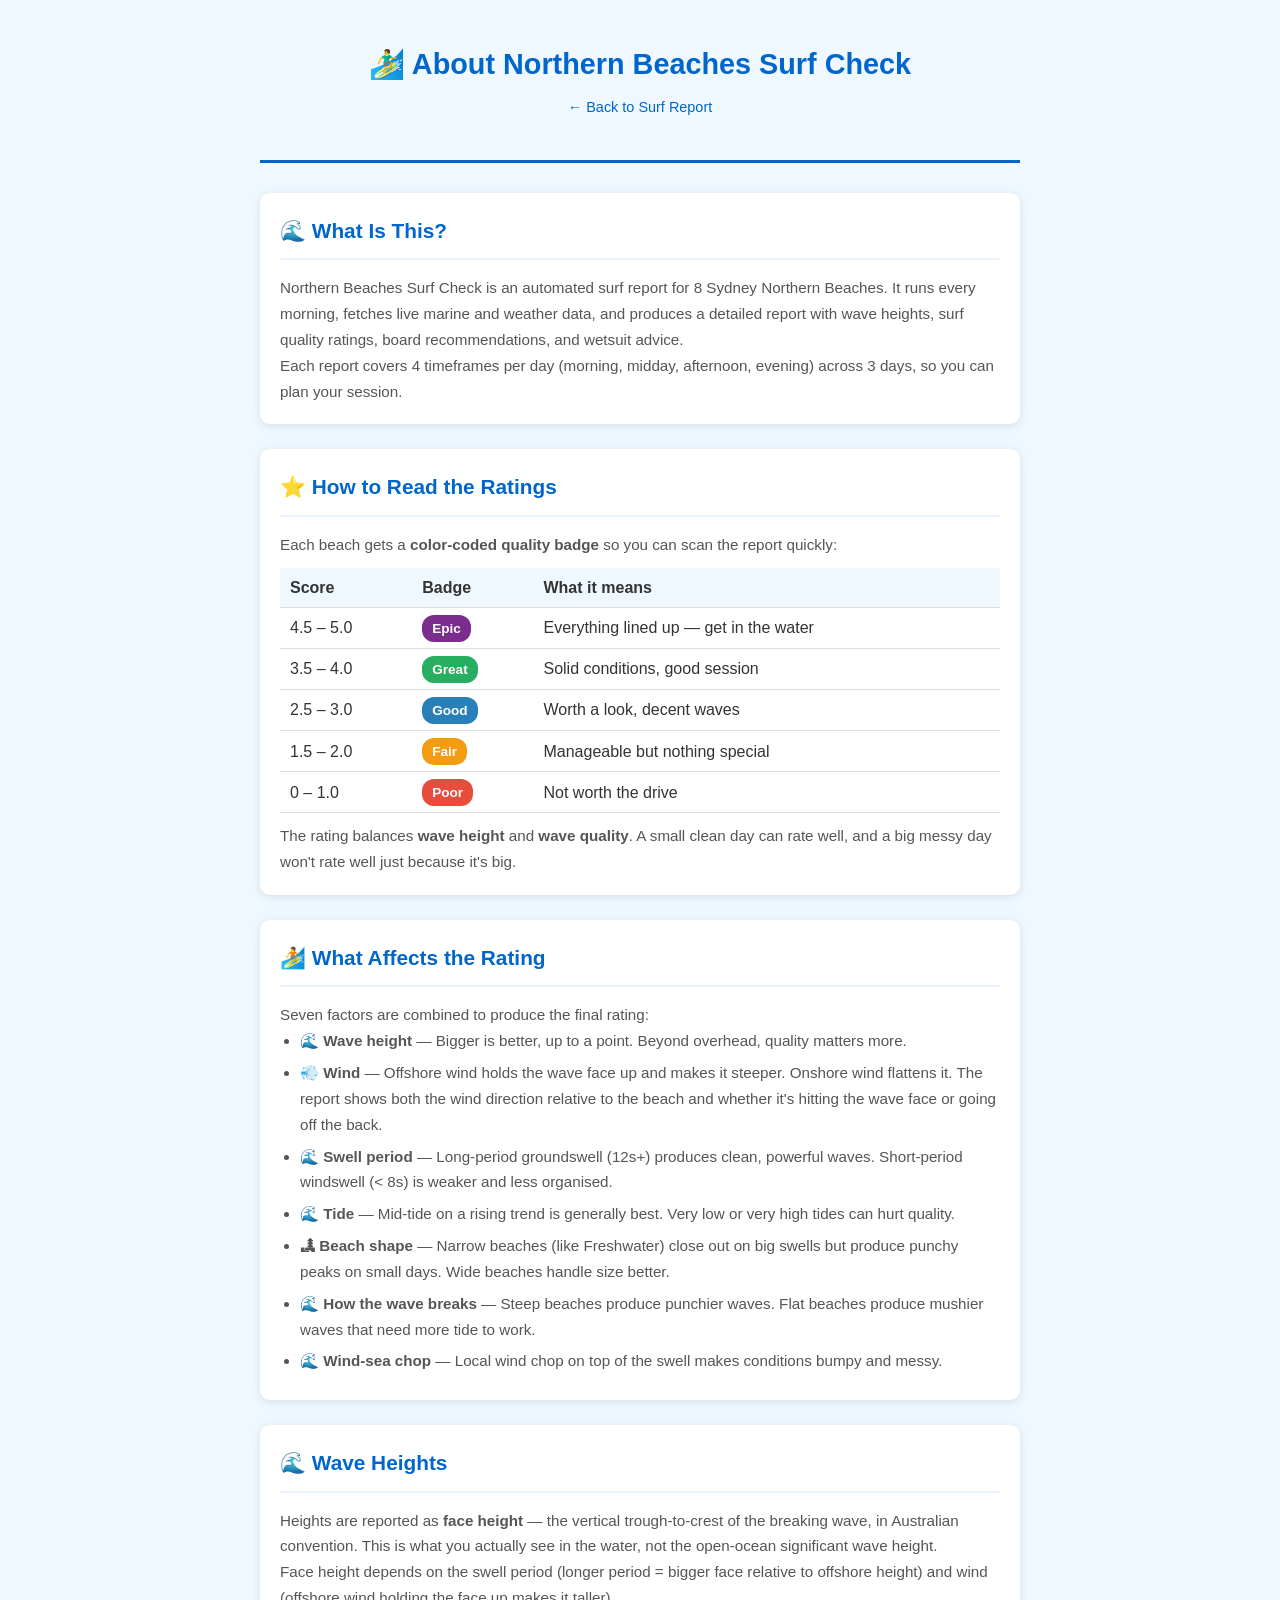
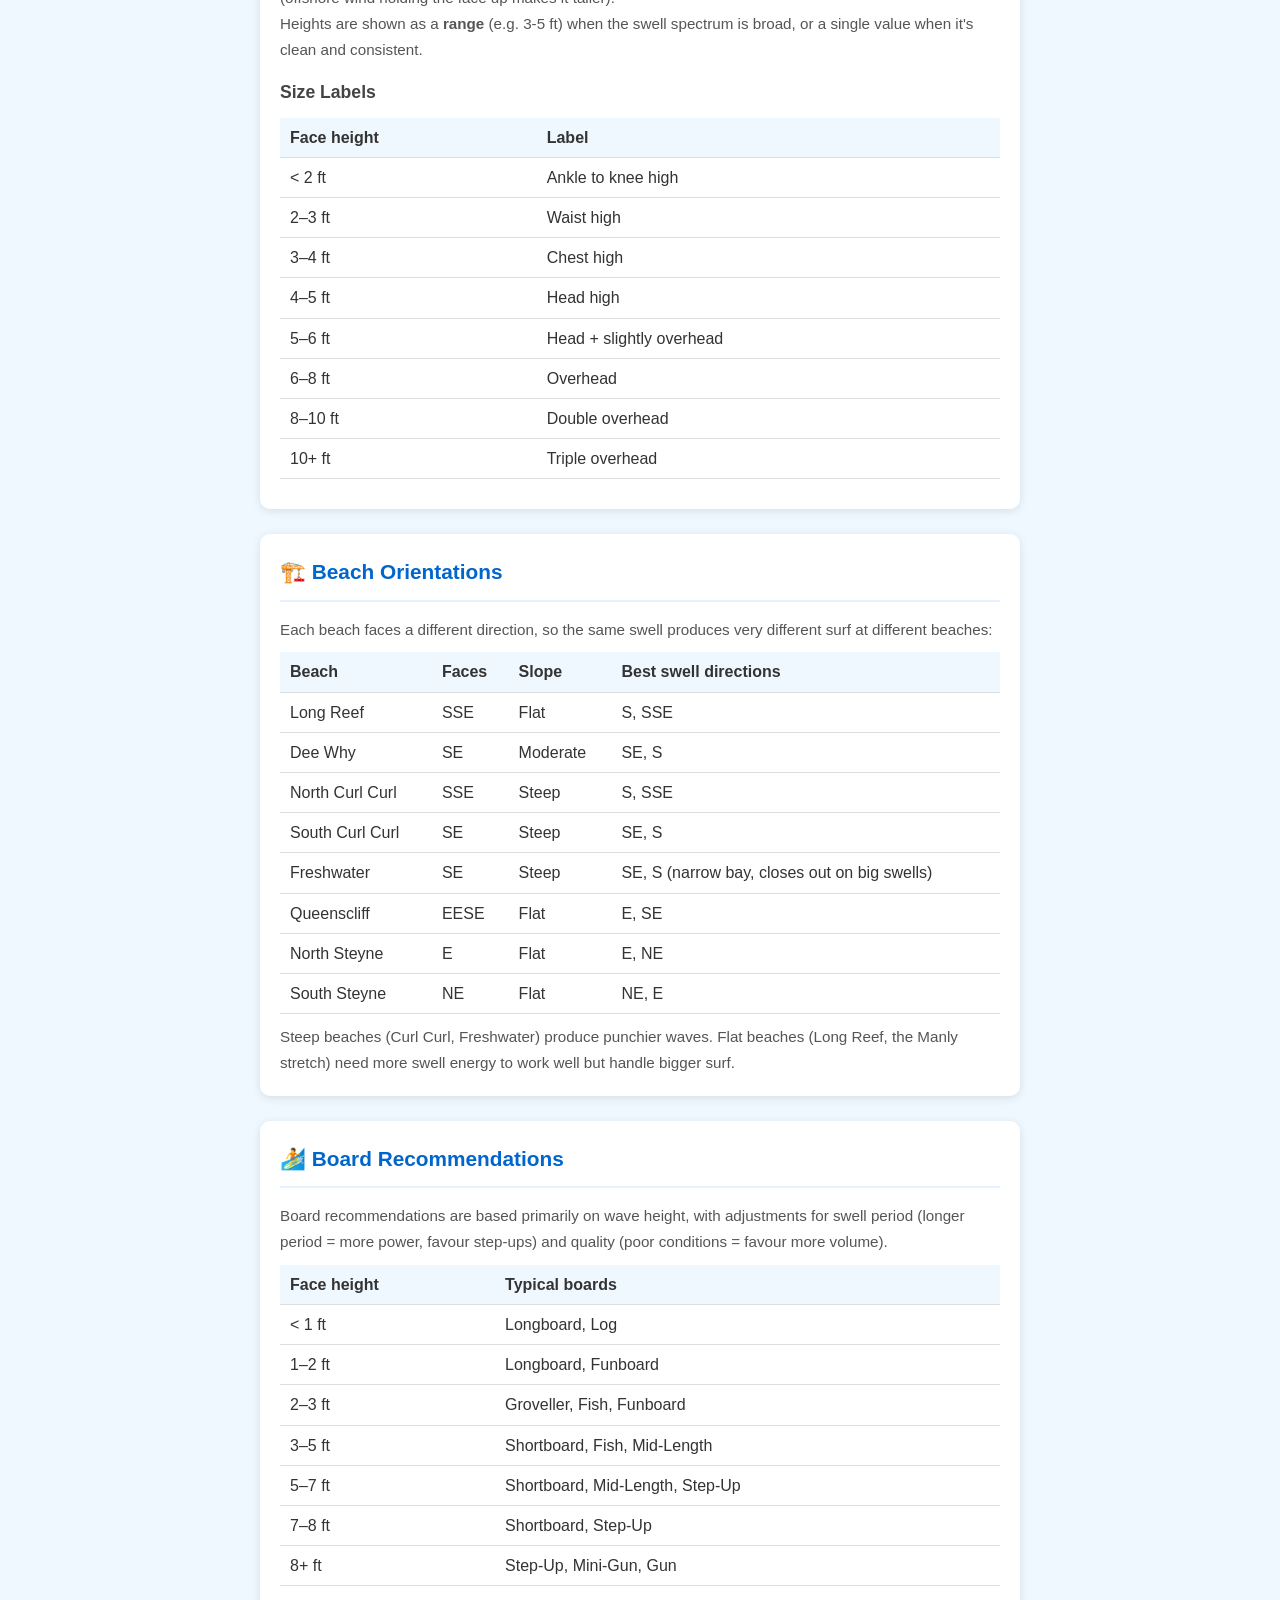
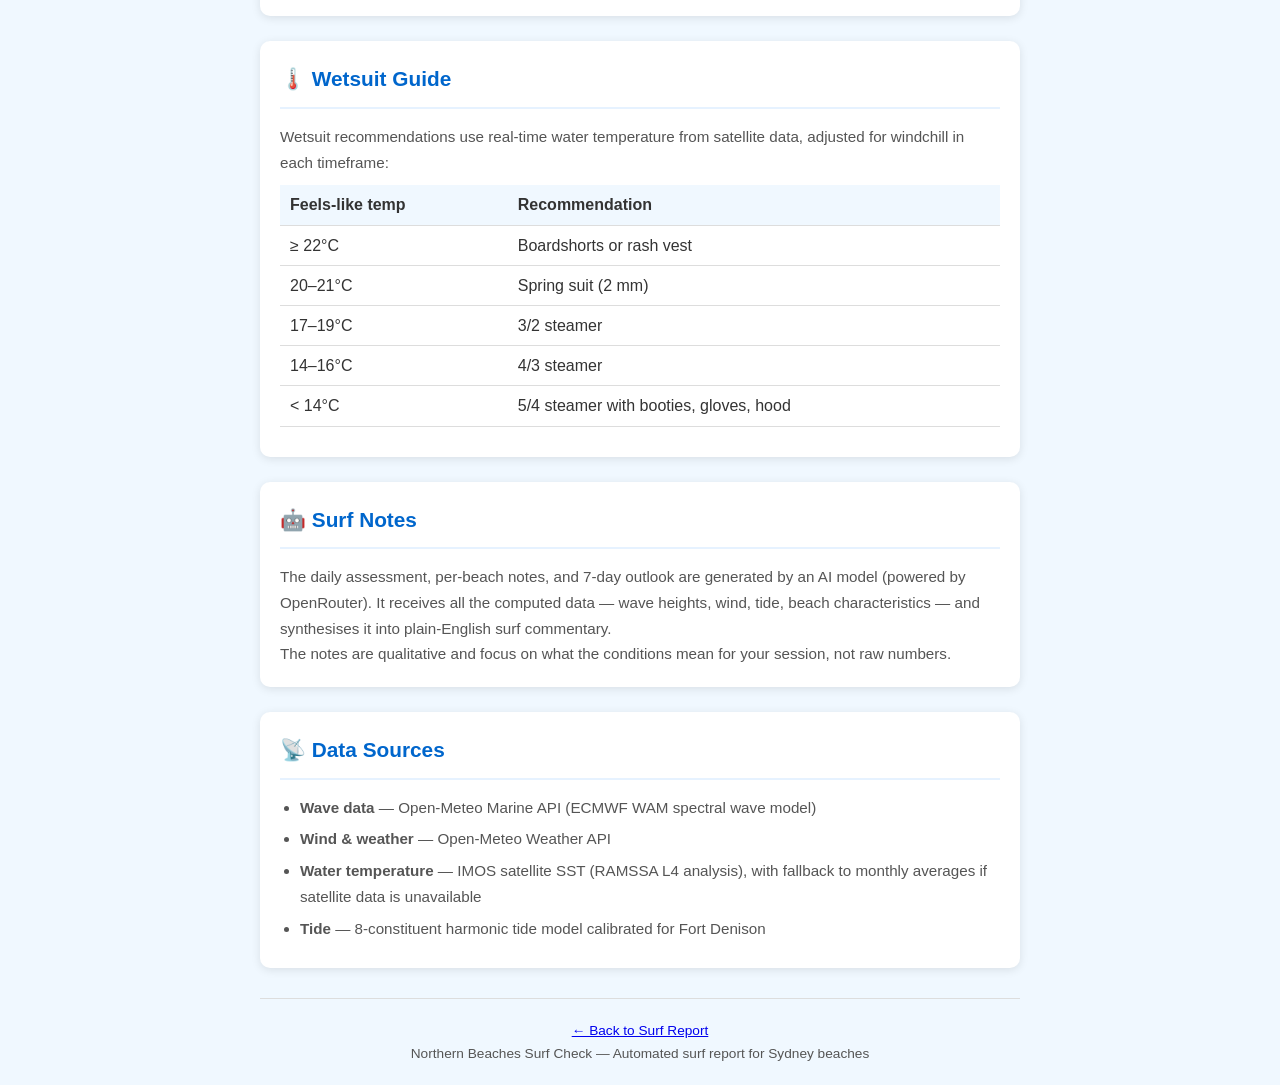
==== commit 1a19477e: "Rewrite about page for surfers — remove technical internal details" ====
--- a/about.html
+++ b/about.html
@@ -48,34 +48,9 @@
         p, li { font-size: 0.95em; color: #555; }
         ul, ol { padding-left: 20px; }
         li { margin-bottom: 6px; }
-        code {
-            background: #f0f0f0;
-            padding: 2px 6px;
-            border-radius: 3px;
-            font-size: 0.9em;
-            color: #c7254e;
-        }
-        pre {
-            background: #f5f5f5;
-            padding: 15px;
-            border-radius: 5px;
-            overflow-x: auto;
-            font-size: 0.85em;
-            line-height: 1.5;
-            margin: 10px 0;
-        }
-        .formula {
-            text-align: center;
-            font-size: 1.15em;
-            padding: 10px;
-            background: #f0f8ff;
-            border-radius: 5px;
-            margin: 10px 0;
-            color: #333;
-            font-family: serif;
-        }
         table { width: 100%; border-collapse: collapse; margin: 10px 0; }
-        th, td { text-align: left; padding: 4px 8px; border-bottom: 1px solid #ddd; }
+        th, td { text-align: left; padding: 6px 10px; border-bottom: 1px solid #ddd; }
+        th { background: #f0f8ff; font-weight: 600; }
         .footer {
             text-align: center;
             margin-top: 30px;
@@ -84,6 +59,7 @@
             color: #666;
             font-size: 0.9em;
         }
+        .badge { display: inline-block; padding: 2px 10px; border-radius: 12px; color: #fff; font-size: 0.85em; font-weight: 600; }
         @media (max-width: 600px) {
             h1 { font-size: 1.4em; }
             section { padding: 15px; }
@@ -92,377 +68,128 @@
 </head>
 <body>
     <header>
-        <h1>🏄‍♂️ About Northern Beaches Surf Check</h1>
-        <p class="back-link"><a href="./index.html">← Back to Surf Report</a></p>
+        <h1>&#x1F3C4;&#x200D;&#x2642;&#xFE0F; About Northern Beaches Surf Check</h1>
+        <p class="back-link"><a href="./index.html">&larr; Back to Surf Report</a></p>
     </header>
 
     <section>
-        <h2>🌊 Overview</h2>
-        <p>Northern Beaches Surf Check is an automated surf reporting system for Sydney's Northern Beaches. It runs daily at 5:45 AM via a cron job on WSL2, fetches live marine and meteorological data, processes it through a physics-based surf model, generates a detailed HTML report, and deploys it to GitHub Pages.</p>
-        <p>This page explains how the surf report is generated — the data sources, calculations, and decisions behind every rating and recommendation. The system evaluates <strong>three swell components</strong> (primary, secondary, tertiary) from the spectral wave model, classifies them by period into <strong>Groundswell</strong> and <strong>Windswell</strong>, and uses the best component for each beach's rating.</p>
+        <h2>&#x1F30A; What Is This?</h2>
+        <p>Northern Beaches Surf Check is an automated surf report for 8 Sydney Northern Beaches. It runs every morning, fetches live marine and weather data, and produces a detailed report with wave heights, surf quality ratings, board recommendations, and wetsuit advice.</p>
+        <p>Each report covers 4 timeframes per day (morning, midday, afternoon, evening) across 3 days, so you can plan your session.</p>
     </section>
 
     <section>
-        <h2>📡 Data Sources</h2>
-
-        <h3>IMOS Satellite SST (Real-Time Water Temperature)</h3>
-        <p>Instead of relying on monthly averages, the system fetches <strong>real-time sea surface temperature</strong> from the <strong>Integrated Marine Observing System (IMOS)</strong> via their public S3 bucket:</p>
-        <ul>
-            <li><strong>Product:</strong> RAMSSA L4 — Regional Australian Multi-Sensor SST Analysis (9 km resolution, gap-free)</li>
-            <li><strong>Bucket:</strong> <code>s3://imos-data/IMOS/SRS/SST/ghrsst/L4/RAMSSA/</code></li>
-            <li><strong>Access:</strong> Public bucket, accessed via <code>aws s3 cp --no-sign-request</code></li>
-            <li><strong>Query:</strong> Downloads the latest NetCDF file, extracts SST for the Northern Beaches coastal edge (first ocean pixel offshore)</li>
-            <li><strong>Coverage:</strong> Daily 12:00 UTC analyses, typically available by ~17:00 UTC the same day</li>
-        </ul>
-        <p>If the S3 endpoint is unreachable or the NetCDF file cannot be parsed, the system falls back to monthly climatological averages.</p>
-
-        <h3>Open-Meteo Marine API</h3>
-        <p>Provides hourly wave forecasts for the Sydney coast (-33.78, 151.30) using the ECMWF WAM spectral wave model:</p>
-        <ul>
-            <li><strong>Swell Components</strong> — The model partitions the wave spectrum into up to <strong>three swell components</strong> (primary, secondary, tertiary). Each has its own height, period, and direction. The system evaluates all three and picks the best one per beach.</li>
-            <li><strong>Wave Height</strong> — Significant wave height in metres (H<sub>s</sub>)</li>
-            <li><strong>Wave Period</strong> — Peak wave period in seconds</li>
-            <li><strong>Wave Direction</strong> — Direction waves are coming from, in degrees from north</li>
-            <li><strong>Wind Sea</strong> — Locally-generated wind chop, shown separately in the conditions table</li>
-            <li><strong>Wind Speed & Direction</strong> — 10m wind speed and direction</li>
-        </ul>
-
-        <h3>Tide Data — Harmonic Tide Model (8 Constituents)</h3>
-        <p>The system uses a <strong>harmonic tide model</strong> with 8 constituents (M2, S2, N2, K2, K1, O1, P1, Q1) calibrated for Fort Denison. See the Tide section below for full details. The model covers >95% of tidal variance.</p>
+        <h2>&#x2B50; How to Read the Ratings</h2>
+        <p>Each beach gets a <strong>color-coded quality badge</strong> so you can scan the report quickly:</p>
+        <table>
+            <tr><th>Score</th><th>Badge</th><th>What it means</th></tr>
+            <tr><td>4.5 &ndash; 5.0</td><td><span class="badge" style="background:#7b2d8e;">Epic</span></td><td>Everything lined up &mdash; get in the water</td></tr>
+            <tr><td>3.5 &ndash; 4.0</td><td><span class="badge" style="background:#27ae60;">Great</span></td><td>Solid conditions, good session</td></tr>
+            <tr><td>2.5 &ndash; 3.0</td><td><span class="badge" style="background:#2980b9;">Good</span></td><td>Worth a look, decent waves</td></tr>
+            <tr><td>1.5 &ndash; 2.0</td><td><span class="badge" style="background:#f39c12;">Fair</span></td><td>Manageable but nothing special</td></tr>
+            <tr><td>0 &ndash; 1.0</td><td><span class="badge" style="background:#e74c3c;">Poor</span></td><td>Not worth the drive</td></tr>
+        </table>
+        <p>The rating balances <strong>wave height</strong> and <strong>wave quality</strong>. A small clean day can rate well, and a big messy day won't rate well just because it's big.</p>
     </section>
 
     <section>
-        <h2>🌊 Effective Wave Height at Each Beach</h2>
-        <p>The system computes <strong>effective height</strong> — the face height of the breaking wave at each beach — by applying two corrections to the offshore swell:</p>
-
-        <h3>1. Headland Diffraction — Wiegel's Curves</h3>
-        <p>Each beach has a <strong>primary aspect</strong> and an <strong>L/R window</strong> defined in <code>beaches.json</code>. Swell arriving inside the window is fully exposed (K<sub>d</sub> = 1.0). Outside the window, energy is reduced by Wiegel diffraction:</p>
-
-        <table>
-            <tr><th>Shadow angle</th><th>K<sub>d</sub></th><th>Height retained</th></tr>
-            <tr><td>0° (inside window)</td><td>1.00</td><td>100%</td></tr>
-            <tr><td>10° past</td><td>0.70</td><td>70%</td></tr>
-            <tr><td>30° past</td><td>0.40</td><td>40%</td></tr>
-            <tr><td>60° past</td><td>0.225</td><td>22.5%</td></tr>
-            <tr><td>90° past</td><td>0.15</td><td>15%</td></tr>
-        </table>
-        <p>K<sub>d</sub> is adjusted for wave period: longer-period groundswell (16s) wraps around headlands more effectively, increasing K<sub>d</sub> by up to 1.24×, while short-period windswell (6s) diffracts less, reducing K<sub>d</sub> to 0.84× via <code>0.6 + 0.04 × T</code>.</p>
-
-        <h3>2. Shoaling Amplification</h3>
-        <p>Longer-period waves carry more energy and amplify more as they rise up the shoreface before breaking:</p>
-
-        <table>
-            <tr><th>Period</th><th>Shoal Factor</th><th>Example</th></tr>
-            <tr><td>&lt; 6s (windswell)</td><td>1.0×</td><td>No amplification</td></tr>
-            <tr><td>10s</td><td>~1.2×</td><td>1.0m → 1.2m</td></tr>
-            <tr><td>14s</td><td>~1.4×</td><td>1.0m → 1.4m</td></tr>
-            <tr><td>≥ 18s (groundswell)</td><td>1.6×</td><td>1.0m → 1.6m</td></tr>
-        </table>
-
-        <div class="formula">
-            effective_height = offshore_height × K<sub>d</sub> × shoal_factor(period, slope)
-        </div>
-        <p>The shoal factor is adjusted per beach based on shoreface slope:</p>
-        <table>
-            <tr><th>Slope class</th><th>Modifier</th><th>Beaches</th></tr>
-            <tr><td>Flat</td><td>×0.85</td><td>Long Reef, Queenscliff, North Steyne, South Steyne</td></tr>
-            <tr><td>Moderate</td><td>×1.00</td><td>Dee Why</td></tr>
-            <tr><td>Steep</td><td>×1.15</td><td>North Curl Curl, South Curl Curl, Freshwater</td></tr>
-        </table>
-        <p>This is why a 0.8m wave at Long Reef (flat) produces barely a ripple while the same swell at North Curl Curl (steep) generates a clean breaking wave.</p>
-
-        <p>All heights are <strong>face height</strong> in Australian convention — the vertical trough-to-crest of the breaking wave.</p>
+        <h2>&#x1F3C4; What Affects the Rating</h2>
+        <p>Seven factors are combined to produce the final rating:</p>
+        <ul>
+            <li><strong>&#x1F30A; Wave height</strong> &mdash; Bigger is better, up to a point. Beyond overhead, quality matters more.</li>
+            <li><strong>&#x1F4A8; Wind</strong> &mdash; Offshore wind holds the wave face up and makes it steeper. Onshore wind flattens it. The report shows both the wind direction relative to the beach and whether it's hitting the wave face or going off the back.</li>
+            <li><strong>&#x1F30A; Swell period</strong> &mdash; Long-period groundswell (12s+) produces clean, powerful waves. Short-period windswell (&lt; 8s) is weaker and less organised.</li>
+            <li><strong>&#x1F30A; Tide</strong> &mdash; Mid-tide on a rising trend is generally best. Very low or very high tides can hurt quality.</li>
+            <li><strong>&#x1F3DE; Beach shape</strong> &mdash; Narrow beaches (like Freshwater) close out on big swells but produce punchy peaks on small days. Wide beaches handle size better.</li>
+            <li><strong>&#x1F30A; How the wave breaks</strong> &mdash; Steep beaches produce punchier waves. Flat beaches produce mushier waves that need more tide to work.</li>
+            <li><strong>&#x1F30A; Wind-sea chop</strong> &mdash; Local wind chop on top of the swell makes conditions bumpy and messy.</li>
+        </ul>
     </section>
 
     <section>
-        <h2>🌊 Multi-Swell Evaluation</h2>
-        <p>The Open-Meteo spectral wave model partitions the wave spectrum into up to <strong>three swell components</strong> (primary, secondary, tertiary), each with its own height, period, and direction, plus a separate wind-sea (locally generated chop) component. The system evaluates <strong>all available components</strong> for each beach individually.</p>
+        <h2>&#x1F30A; Wave Heights</h2>
+        <p>Heights are reported as <strong>face height</strong> &mdash; the vertical trough-to-crest of the breaking wave, in Australian convention. This is what you actually see in the water, not the open-ocean significant wave height.</p>
+        <p>Face height depends on the swell period (longer period = bigger face relative to offshore height) and wind (offshore wind holding the face up makes it taller).</p>
+        <p>Heights are shown as a <strong>range</strong> (e.g. 3-5 ft) when the swell spectrum is broad, or a single value when it's clean and consistent.</p>
 
-        <h3>How It Works</h3>
-        <p>For each beach, the system computes the effective height, attack angle, and overall rating for:</p>
-        <ol>
-            <li><strong>Primary swell</strong> — the dominant spectral component</li>
-            <li><strong>Secondary swell</strong> — second spectral component (when available)</li>
-            <li><strong>Tertiary swell</strong> — third spectral component (when available)</li>
-        </ol>
-        <p>The component that produces the <strong>best precise rating</strong> for that beach is used. This means:</p>
-        <ul>
-            <li>A south-facing beach like Long Reef might use the primary S swell</li>
-            <li>An east-facing beach like North Steyne might switch to the secondary E swell if it's larger</li>
-            <li>Each beach gets its own optimal swell component, rather than being forced to use the primary</li>
-        </ul>
-
-        <h3>Swell Type Classification</h3>
-        <p>Rather than labelling components as "primary", "secondary", etc., the conditions table classifies each by its period into meaningful surfing categories:</p>
-
+        <h3>Size Labels</h3>
         <table>
-            <tr><th>Type</th><th>Period</th><th>Source</th><th>Quality</th></tr>
-            <tr><td>Groundswell</td><td>≥ 10s</td><td>Distant storms, organised long-period energy</td><td>🟢 Clean, powerful</td></tr>
-            <tr><td>Windswell</td><td>&lt; 10s</td><td>Local or regional winds, short-period chop</td><td>🟡 Weak, less organised</td></tr>
-            <tr><td>Wind Sea</td><td>N/A</td><td>Locally generated wind chop at the beach</td><td>🔴 Bumpy, messy</td></tr>
+            <tr><th>Face height</th><th>Label</th></tr>
+            <tr><td>&lt; 2 ft</td><td>Ankle to knee high</td></tr>
+            <tr><td>2&ndash;3 ft</td><td>Waist high</td></tr>
+            <tr><td>3&ndash;4 ft</td><td>Chest high</td></tr>
+            <tr><td>4&ndash;5 ft</td><td>Head high</td></tr>
+            <tr><td>5&ndash;6 ft</td><td>Head + slightly overhead</td></tr>
+            <tr><td>6&ndash;8 ft</td><td>Overhead</td></tr>
+            <tr><td>8&ndash;10 ft</td><td>Double overhead</td></tr>
+            <tr><td>10+ ft</td><td>Triple overhead</td></tr>
         </table>
-
-        <p>The classification uses peak period (when available) or mean period as a fallback. The best component of each type is displayed in its own row in the Conditions table, making it easy to see at a glance whether there's proper groundswell running or just windswell.</p>
-
-        <p>Each beach also shows which swell component was active in its tooltip, e.g. <em>"Active: secondary swell (1.2m @ 12s 80°)"</em> when a non-primary component scored best for that beach.</p>
     </section>
 
     <section>
-        <h2>🌊 Breaker Index Quality</h2>
-        <p>Even when a wave reaches the beach, it may not break cleanly. The <strong>breaker index</strong> γ<sub>b</sub> = H<sub>b</sub> / h<sub>b</sub> (wave height ÷ water depth at the break line) determines how the wave breaks. The depth at the break line is estimated from tide height and beach slope:</p>
+        <h2>&#x1F3D7;&#xFE0F; Beach Orientations</h2>
+        <p>Each beach faces a different direction, so the same swell produces very different surf at different beaches:</p>
         <table>
-            <tr><th>γ<sub>b</sub></th><th>Break type</th><th>Quality factor</th></tr>
-            <tr><td>&lt; 0.6</td><td>Surging / doesn't break</td><td>0.4</td></tr>
-            <tr><td>0.6–0.8</td><td>Spilling / mushy</td><td>0.7</td></tr>
-            <tr><td>0.8–1.0</td><td>Plunging / clean</td><td>1.0</td></tr>
-            <tr><td>&gt; 1.0</td><td>Collapsing / dumpy</td><td>0.5</td></tr>
+            <tr><th>Beach</th><th>Faces</th><th>Slope</th><th>Best swell directions</th></tr>
+            <tr><td>Long Reef</td><td>SSE</td><td>Flat</td><td>S, SSE</td></tr>
+            <tr><td>Dee Why</td><td>SE</td><td>Moderate</td><td>SE, S</td></tr>
+            <tr><td>North Curl Curl</td><td>SSE</td><td>Steep</td><td>S, SSE</td></tr>
+            <tr><td>South Curl Curl</td><td>SE</td><td>Steep</td><td>SE, S</td></tr>
+            <tr><td>Freshwater</td><td>SE</td><td>Steep</td><td>SE, S (narrow bay, closes out on big swells)</td></tr>
+            <tr><td>Queenscliff</td><td>EESE</td><td>Flat</td><td>E, SE</td></tr>
+            <tr><td>North Steyne</td><td>E</td><td>Flat</td><td>E, NE</td></tr>
+            <tr><td>South Steyne</td><td>NE</td><td>Flat</td><td>NE, E</td></tr>
         </table>
-        <p>The breaker quality factor is multiplied into the overall wave quality alongside wind, attack angle, tide, and embayment. This is why small waves on a flat beach at low tide often score lower than you'd expect from the height alone — they simply don't rear up into a breaking face.</p>
+        <p>Steep beaches (Curl Curl, Freshwater) produce punchier waves. Flat beaches (Long Reef, the Manly stretch) need more swell energy to work well but handle bigger surf.</p>
     </section>
 
     <section>
-        <h2>🌊 Tide Height Calculation — 8-Constituent Harmonic Model</h2>
-        <p>The system uses a <strong>harmonic tide model</strong> with 8 astronomical constituents calibrated for Fort Denison (Sydney Harbour), covering over 95% of tidal variance:</p>
-
-        <div class="formula">
-            tide(t) = MSL + Σ A<sub>i</sub> × sin(2π × t / T<sub>i</sub> − φ<sub>i</sub>)
-        </div>
-
+        <h2>&#x1F3C4; Board Recommendations</h2>
+        <p>Board recommendations are based primarily on wave height, with adjustments for swell period (longer period = more power, favour step-ups) and quality (poor conditions = favour more volume).</p>
         <table>
-            <tr><th>Constituent</th><th>Amplitude (m)</th><th>Period (h)</th><th>Description</th></tr>
-            <tr><td>M2</td><td>0.52</td><td>12.42</td><td>Principal lunar — largest component</td></tr>
-            <tr><td>S2</td><td>0.21</td><td>12.00</td><td>Principal solar — spring/neap driver</td></tr>
-            <tr><td>N2</td><td>0.10</td><td>12.66</td><td>Lunar elliptic — modulates spring/neap intensity</td></tr>
-            <tr><td>K2</td><td>0.06</td><td>11.97</td><td>Lunisolar — diurnal inequality</td></tr>
-            <tr><td>K1</td><td>0.08</td><td>23.93</td><td>Lunisolar diurnal — daily asymmetry</td></tr>
-            <tr><td>O1</td><td>0.05</td><td>25.82</td><td>Principal lunar diurnal — daily asymmetry</td></tr>
-            <tr><td>P1</td><td>0.03</td><td>24.07</td><td>Principal solar diurnal — daily asymmetry</td></tr>
-            <tr><td>Q1</td><td>0.02</td><td>26.87</td><td>Lunar elliptic diurnal — minor refinement</td></tr>
+            <tr><th>Face height</th><th>Typical boards</th></tr>
+            <tr><td>&lt; 1 ft</td><td>Longboard, Log</td></tr>
+            <tr><td>1&ndash;2 ft</td><td>Longboard, Funboard</td></tr>
+            <tr><td>2&ndash;3 ft</td><td>Groveller, Fish, Funboard</td></tr>
+            <tr><td>3&ndash;5 ft</td><td>Shortboard, Fish, Mid-Length</td></tr>
+            <tr><td>5&ndash;7 ft</td><td>Shortboard, Mid-Length, Step-Up</td></tr>
+            <tr><td>7&ndash;8 ft</td><td>Shortboard, Step-Up</td></tr>
+            <tr><td>8+ ft</td><td>Step-Up, Mini-Gun, Gun</td></tr>
         </table>
-
-        <p>MSL = 0.9 m (Mean Sea Level relative to Chart Datum). The model uses an epoch-based calculation (since Jan 1, 2000). Phase angles are calibrated for Sydney Harbour.</p>
-
-        <h3>Tide Trend, Speed & Range</h3>
-        <p>The trend (rising/falling/slack) is determined by the harmonic model directly. Spring vs neap classification uses the tidal range (spring if &gt; 1.2m). Tide speed reflects how fast the water is moving through each 3-hour forecast window — fastest at mid-tide, slack near high/low. Each timeframe includes a small inline SVG tide sparkline showing the 3-hour trend.</p>
     </section>
 
     <section>
-        <h2>⭐ Surf Quality Rating — Color-Coded Badges</h2>
-        <p>Each beach's rating is displayed as a <strong>color-coded pill badge</strong> instead of stars — instantly scannable by colour:</p>
-
+        <h2>&#x1F321;&#xFE0F; Wetsuit Guide</h2>
+        <p>Wetsuit recommendations use real-time water temperature from satellite data, adjusted for windchill in each timeframe:</p>
         <table>
-            <tr><th>Score</th><th>Badge</th><th>Colour</th></tr>
-            <tr><td>4.5 – 5.0</td><td>Epic</td><td style="color:#7b2d8e;font-weight:700;">🟣 Purple</td></tr>
-            <tr><td>3.5 – 4.0</td><td>Great</td><td style="color:#27ae60;font-weight:700;">🟢 Green</td></tr>
-            <tr><td>2.5 – 3.0</td><td>Good</td><td style="color:#2980b9;font-weight:700;">🔵 Blue</td></tr>
-            <tr><td>1.5 – 2.0</td><td>Fair</td><td style="color:#f39c12;font-weight:700;">🟡 Amber</td></tr>
-            <tr><td>0 – 1.0</td><td>Poor</td><td style="color:#e74c3c;font-weight:700;">🟠 Red</td></tr>
+            <tr><th>Feels-like temp</th><th>Recommendation</th></tr>
+            <tr><td>&ge; 22&deg;C</td><td>Boardshorts or rash vest</td></tr>
+            <tr><td>20&ndash;21&deg;C</td><td>Spring suit (2 mm)</td></tr>
+            <tr><td>17&ndash;19&deg;C</td><td>3/2 steamer</td></tr>
+            <tr><td>14&ndash;16&deg;C</td><td>4/3 steamer</td></tr>
+            <tr><td>&lt; 14&deg;C</td><td>5/4 steamer with booties, gloves, hood</td></tr>
         </table>
-
-        <p>The badge replaces the old star system (★½☆) and provides a 1:1 mapping from score to label.</p>
-
-        <h3>1. Wave Height Score</h3>
-        <div class="formula">
-            wave_height_score = min(5, 5 × (effective_height / 1.83)<sup>0.85</sup>)
-        </div>
-        <p>Capped at <strong>1.83m (6 ft / overhead)</strong> — beyond that, height plateaus and quality factors differentiate.</p>
-
-        <h3>2. Wave Quality Factor (multiplicative)</h3>
-        <div class="formula">
-            wave_quality = wind_quality × attack_factor × tide_factor × embayment_factor × breaker_quality × wind_sea_quality × groundswell_factor
-        </div>
-        <p><strong>Seven</strong> factors multiplied together (not averaged) — one bad factor heavily penalises the score.</p>
-
-        <h3>3. Groundswell Quality Factor</h3>
-        <p>Rewards organised long-period energy and penalises short-period windswell. The factor is applied per swell component based on its period:</p>
-        <table>
-            <tr><th>Period</th><th>Factor</th><th>Meaning</th></tr>
-            <tr><td>≥ 12s</td><td>1.30</td><td>Proper long-period groundswell, clean organised lines</td></tr>
-            <tr><td>≥ 10s</td><td>1.15</td><td>Decent groundswell, good energy</td></tr>
-            <tr><td>≥ 8s</td><td>1.00</td><td>Mixed, some organisation</td></tr>
-            <tr><td>≥ 6s</td><td>0.75</td><td>Short-period windswell, weak/pitchy</td></tr>
-            <tr><td>&lt; 6s</td><td>0.50</td><td>Wind-driven chop</td></tr>
-        </table>
-        <p>This means a 1.2m wave at 12s scores significantly higher than the same height at 6s, even before considering the effective height calculation (which also rewards longer periods through shoaling amplification).</p>
-
-        <h3>Final Rating</h3>
-        <div class="formula">
-            rating = wave_height_score × (0.5 + wave_quality / 2)
-        </div>
-        <p>Wave height carries <strong>twice the weight</strong> of quality. Because quality is a <strong>product</strong>, a single bad factor (e.g. onshore wind) ruins the score regardless of wave height — just like in real surfing.</p>
     </section>
 
     <section>
-        <h2>🏄 Board Recommendations</h2>
-        <p>Board selection is based on effective face height, with adjustments for wave period and quality. On poor quality days (onshore wind, ugly tide, sloppy conditions), the effective height is adjusted downward so the system recommends more volume.</p>
-
-        <h3>Base Thresholds (ideal conditions)</h3>
-        <table>
-            <tr><th>Face Height</th><th>Feet</th><th>Boards</th></tr>
-            <tr><td>&lt; 0.3m</td><td>&lt; 1 ft</td><td>Longboard, Log</td></tr>
-            <tr><td>0.3–0.6m</td><td>1–2 ft</td><td>Longboard, Funboard</td></tr>
-            <tr><td>0.6–1.0m</td><td>2–3 ft</td><td>Groveller, Fish, Funboard</td></tr>
-            <tr><td>1.0–1.5m</td><td>3–5 ft</td><td>Shortboard, Fish, Mid-Length</td></tr>
-            <tr><td>1.5–2.0m</td><td>5–7 ft</td><td>Shortboard, Mid-Length, Step-Up</td></tr>
-            <tr><td>2.0–2.5m</td><td>7–8 ft</td><td>Shortboard, Step-Up</td></tr>
-            <tr><td>&gt; 2.5m</td><td>&gt; 8 ft</td><td>Step-Up</td></tr>
-        </table>
-
-        <h3>Period Adjustments</h3>
-        <ul>
-            <li><strong>&lt; 8s (windswell):</strong> Favour more volume — e.g. Shortboard → Fish/Funboard</li>
-            <li><strong>≥ 12s (groundswell) + ≥ 1.2m:</strong> Favour Step-Up for power</li>
-        </ul>
-
-        <h3>Quality Adjustment</h3>
-        <p>When <code>wave_quality</code> is poor, the effective height is reduced for board selection:</p>
-        <div class="formula">
-            adj_height = effective_height × (0.7 + wave_quality × 0.3)
-        </div>
-        <p>Perfect conditions (quality = 1.0) → adj = effective height (no change). Terrible conditions (quality = 0.2) → adj = 76% of actual (bump up one volume category).</p>
+        <h2>&#x1F916; Surf Notes</h2>
+        <p>The daily assessment, per-beach notes, and 7-day outlook are generated by an AI model (powered by OpenRouter). It receives all the computed data &mdash; wave heights, wind, tide, beach characteristics &mdash; and synthesises it into plain-English surf commentary.</p>
+        <p>The notes are qualitative and focus on what the conditions mean for your session, not raw numbers.</p>
     </section>
 
     <section>
-        <h2>🌡️ Wetsuit Guide</h2>
-        <p>Wetsuit recommendations are based on a <strong>combined feels-like index</strong> that blends real-time SST (IMOS RAMSSA L4) with windchill-adjusted air temperature. Each timeframe gets its own recommendation based on its own windchill conditions.</p>
+        <h2>&#x1F4E1; Data Sources</h2>
         <ul>
-            <li><strong>≥ 22°C:</strong> Boardshorts or rash vest</li>
-            <li><strong>20–21°C:</strong> Spring suit (2 mm)</li>
-            <li><strong>17–19°C:</strong> 3/2 steamer</li>
-            <li><strong>14–16°C:</strong> 4/3 steamer</li>
-            <li><strong>&lt; 14°C:</strong> 5/4 steamer with booties, gloves, hood</li>
-        </ul>
-        <p>Windchill (NWS formula) is applied when air temp ≤ 10°C and wind ≥ 4.8 km/h. Combined temp = 0.65×SST + 0.35×windchill_air. Falls back to monthly climatology if satellite data is unavailable.</p>
-    </section>
-
-    <section>
-        <h2>🏗️ Beach Orientations</h2>
-        <p>Each beach has a <strong>primary aspect</strong> — the direction the beach face points towards the ocean (degrees from north) — plus left and right offsets defining the direct swell window. These are configured in <code>beaches.json</code>:</p>
-
-        <table>
-            <tr><th>Beach</th><th>Aspect (°)</th><th>Left offset</th><th>Right offset</th><th>Slope</th><th>Direction</th></tr>
-            <tr><td>Long Reef</td><td>158°</td><td>78°</td><td>22°</td><td>Flat</td><td>SSE</td></tr>
-            <tr><td>Dee Why</td><td>135°</td><td>67.5°</td><td>33.75°</td><td>Moderate</td><td>SE</td></tr>
-            <tr><td>North Curl Curl</td><td>157.5°</td><td>67.5°</td><td>11.25°</td><td>Steep</td><td>SSE</td></tr>
-            <tr><td>South Curl Curl</td><td>135°</td><td>90°</td><td>22.5°</td><td>Steep</td><td>SE</td></tr>
-            <tr><td>Freshwater</td><td>135°</td><td>67.5°</td><td>22.5°</td><td>Steep</td><td>SE</td></tr>
-            <tr><td>Queenscliff</td><td>101.25°</td><td>45°</td><td>45°</td><td>Flat</td><td>EESE</td></tr>
-            <tr><td>North Steyne</td><td>83.75°</td><td>61.25°</td><td>61.25°</td><td>Flat</td><td>E</td></tr>
-            <tr><td>South Steyne</td><td>45°</td><td>45.5°</td><td>56.25°</td><td>Flat</td><td>NE</td></tr>
-        </table>
-        <p>Each beach has a slope class (flat/moderate/steep) that affects shoaling amplification and breaker quality. The <code>bay_width</code> attribute (wide/narrow) drives the <strong>Embayment Factor</strong> — see below.</p>
-
-        <p>Swell arriving within the window (aspect − left to aspect + right) is fully exposed. Outside it, energy is reduced by Wiegel diffraction around headlands.</p>
-        <p>The total window angle (left + right offset) also drives the <strong>Embayment Factor</strong> — see below.</p>
-    </section>
-
-    <section>
-        <h2>🏞️ Embayment Factor</h2>
-        <p>The <strong>embayment factor</strong> measures how well a beach's physical layout accommodates the incoming swell. It answers the question: <em>"Is this beach wide enough for this wave, or will it close out?"</em></p>
-
-        <h3>The Theory</h3>
-        <p>Surf science defines a key ratio:</p>
-        <div class="formula">
-            W / L<sub>b</sub>
-        </div>
-        <p>Where <strong>W</strong> is the beach width between headlands (proxied by the <code>bay_width</code> attribute: wide → 90°, narrow → 57.5°), and <strong>L<sub>b</sub></strong> is the wave's energy demand — how much lateral room the wave rotation needs.</p>
-        <ul>
-            <li><strong>W / L<sub>b</sub> &lt; 2</strong> → The beach is too narrow. Wave energy cannot spread out; the basin fills up faster than it drains → <strong>close-out</strong>.</li>
-            <li><strong>W / L<sub>b</sub> ≥ 6</strong> → Plenty of lateral room. Sandbars fracture into deep channels; water escapes. Clean, triangular A-frame peaks peel left and right → <strong>sweet spot</strong>.</li>
-        </ul>
-
-        <h3>Our Implementation</h3>
-        <p>We compute the embayment factor from two inputs:</p>
-        <div class="formula">
-            W = bay_width (degrees, from beaches.json)<br>
-            Demand = effective_height × (period² / 100)<br>
-            Ratio = W / Demand<br>
-            embayment_factor = map(Ratio → 0.30–1.00)
-        </div>
-        <p>The <code>period²</code> term is crucial — longer-period groundswell carries exponentially more energy and needs far more lateral room. A 1m wave at 6s and a 1m wave at 16s are completely different beasts in an enclosed bay.</p>
-
-        <h3>Real-World Behaviour</h3>
-        <table>
-            <tr><th>Beach</th><th>Bay</th><th>Small day (0.7m@8s)</th><th>Big day (2.5m@14s)</th></tr>
-            <tr><td>Freshwater</td><td>Narrow</td><td>1.00 ✅ fun punchy peaks</td><td>0.53 ⚠️ close-out risk</td></tr>
-            <tr><td>Long Reef</td><td>Wide</td><td>1.00 ✅ plenty of room</td><td>0.63 ✅ handles it</td></tr>
-            <tr><td>South Curl Curl</td><td>Wide</td><td>1.00 ✅ plenty of room</td><td>0.63 ✅ handles it</td></tr>
-        </table>
-        <p>This matches local knowledge: Freshwater closes out on big southerly groundswell while Long Reef and Curl Curl handle it. On small days, Freshwater's tight profile actually sharpens the waves into fun, punchy peaks.</p>
-
-        <h3>Display</h3>
-        <p>Rather than a separate column, the embayment factor is shown as a <strong>conditional emoji</strong> next to the beach name on each card:</p>
-        <ul>
-            <li><strong>≥ 75%</strong> — no emoji (beach has enough room)</li>
-            <li><strong>50–75%</strong> — ⚠️ warning (constrained, marginal quality)</li>
-            <li><strong>&lt; 50%</strong> — 🚫 danger (close-out risk, seek a wider beach)</li>
-        </ul>
-        <p>This keeps the card layout clean while giving an instant visual read on which beaches are constrained by their layout for today's particular swell size and period.</p>
-    </section>
-
-    <section>
-        <h2>🤖 LLM-Powered Surf Notes</h2>
-        <p>When the <code>OPENROUTER_API_KEY</code> environment variable is set, the system generates surf commentary using an LLM (DeepSeek via OpenRouter) at three levels:</p>
-        <ul>
-            <li><strong>Daily assessment</strong> — A paragraph summarising the day's conditions across all beaches, displayed at the top of each day</li>
-            <li><strong>Per-beach notes</strong> — A one-sentence qualitative note for each beach, displayed in the beach detail card</li>
-            <li><strong>7-day outlook</strong> — A forecast summary for the week ahead, shown in the outlook section</li>
-        </ul>
-        <p>The LLM receives all the computed numerical data — swell height/period, embayment, attack angle, wind quality, tide factor — and synthesises it into concise, colloquial notes explaining the overall experience and the key factor driving it. Notes are cached using a content-addressed SHA-256 hash of the prompt — when the underlying data hasn't changed, the cached response is reused, avoiding redundant API calls. Every prompt and response is logged to <code>~/.surforecast/llm_training_log.jsonl</code> for future fine-tuning.</p>
-    </section>
-
-    <section>
-        <h2>📁 Project Architecture</h2>
-        <p>The codebase is organised into focused modules:</p>
-        <ul>
-            <li><strong><code>surf_report.py</code></strong> — Orchestrator: fetches data, computes conditions, renders templates, writes output. Also builds the beach×timeframe matrices and conditions matrices for the daily overview.</li>
-            <li><strong><code>data/</code></strong> — Data modules: <code>config.py</code> (config, logging, beach loading), <code>marine.py</code>, <code>weather.py</code>, <code>wind.py</code>, <code>tides.py</code> (harmonic tide model), <code>surf.py</code> (ratings, exposure, diffraction, embayment, board recs), <code>charts.py</code> (SVG chart generation)</li>
-            <li><strong><code>templates/</code></strong> — Jinja2 HTML templates: <code>base.html</code> (full page layout with day nav), <code>daily_overview.html</code> (per-day beach matrix, conditions matrix, beach cards), <code>error.html</code> (fallback error page)</li>
-            <li><strong><code>css/</code></strong> — CSS source files (<code>style.css</code>, <code>error.css</code>) copied to <code>docs/</code> at build time</li>
-            <li><strong><code>imos_sst.py</code></strong> — Real-time SST from IMOS S3 RAMSSA L4</li>
-            <li><strong><code>llm_report.py</code></strong> — LLM surf commentary (daily assessment, per-beach notes, outlook)</li>
-            <li><strong><code>datastore.py</code></strong> — SQLite-backed API response cache with TTL expiry and stale fallback</li>
-            <li><strong><code>clear_cache.py</code></strong> — CLI cache invalidation script</li>
-            <li><strong><code>beaches.json</code></strong> — Beach configuration (aspect, L/R offsets, slope, bay_width)</li>
-            <li><strong><code>deploy.sh</code></strong> — Deployment script that runs <code>surf_report.py</code>, commits, and pushes to GitHub Pages</li>
-        </ul>
-        <p>HTML is rendered via Jinja2 templates (not f-strings), keeping presentation separate from logic. Never edit files in <code>docs/</code> directly — edit the source files and run <code>./venv/bin/python surf_report.py</code> to regenerate.</p>
-    </section>
-
-    <section>
-        <h2>🤖 Automation & Deployment</h2>
-        <ol>
-            <li><strong>5:45 AM daily</strong> — WSL2 cron job triggers <code>deploy.sh</code></li>
-            <li><code>deploy.sh</code> sources environment variables, activates the Python venv, and runs <code>surf_report.py</code></li>
-            <li>Python script fetches live data from Open-Meteo APIs (marine, weather, wind)</li>
-            <li>Queries IMOS S3 bucket for real-time SST</li>
-            <li>Calculates beach-specific conditions, ratings, and recommendations for 8 timeframes × 8 beaches</li>
-            <li>Calls OpenRouter API for LLM-powered surf commentary (daily assessment, per-beach notes, 7-day outlook) — content-addressed cache avoids redundant calls</li>
-            <li>Renders HTML via Jinja2 templates (<code>templates/base.html</code>, <code>templates/daily_overview.html</code>) with color-coded quality badges</li>
-            <li>Copies CSS source files (<code>css/style.css</code>, <code>css/error.css</code>) to <code>docs/</code></li>
-            <li>Writes <code>docs/index.html</code> with inline CSS</li>
-            <li>Commits changes to the local git repository</li>
-            <li>Pushes to GitHub, which triggers automatic GitHub Pages rebuild</li>
-            <li>Live site updates within minutes</li>
-        </ol>
-    </section>
-
-    <section>
-        <h2>⚠️ Known Limitations</h2>
-        <ul>
-            <li>Wiegel diffraction curves assume idealised headland geometry — real headlands have irregular shapes, cliffs, and varying distances to the beach</li>
-            <li>Single offshore data point for all beaches — no local wind effects or terrain channelling</li>
-            <li>No tide graph — tide is shown as an inline SVG sparkline, but no full daily curve</li>
-            <li>Board recommendations are static rules, not per-beach calibrated</li>
-            <li>SST is a single coastal value; real-world variation of 1–2°C between beaches is not captured</li>
-            <li>IMOS SST pipeline requires <code>aws s3 cp --no-sign-request</code> and <code>numpy</code> on the host</li>
+            <li><strong>Wave data</strong> &mdash; Open-Meteo Marine API (ECMWF WAM spectral wave model)</li>
+            <li><strong>Wind & weather</strong> &mdash; Open-Meteo Weather API</li>
+            <li><strong>Water temperature</strong> &mdash; IMOS satellite SST (RAMSSA L4 analysis), with fallback to monthly averages if satellite data is unavailable</li>
+            <li><strong>Tide</strong> &mdash; 8-constituent harmonic tide model calibrated for Fort Denison</li>
         </ul>
     </section>
 
     <div class="footer">
-        <p><a href="./index.html">← Back to Surf Report</a></p>
-        <p>Northern Beaches Surf Check — Automated surf report for Sydney beaches</p>
-        <p>Data sources: Open-Meteo (marine, wind, weather), harmonic tide model (8 constituents, Fort Denison), IMOS RAMSSA L4 (SST)</p>
+        <p><a href="./index.html">&larr; Back to Surf Report</a></p>
+        <p>Northern Beaches Surf Check &mdash; Automated surf report for Sydney beaches</p>
     </div>
 </body>
 </html>
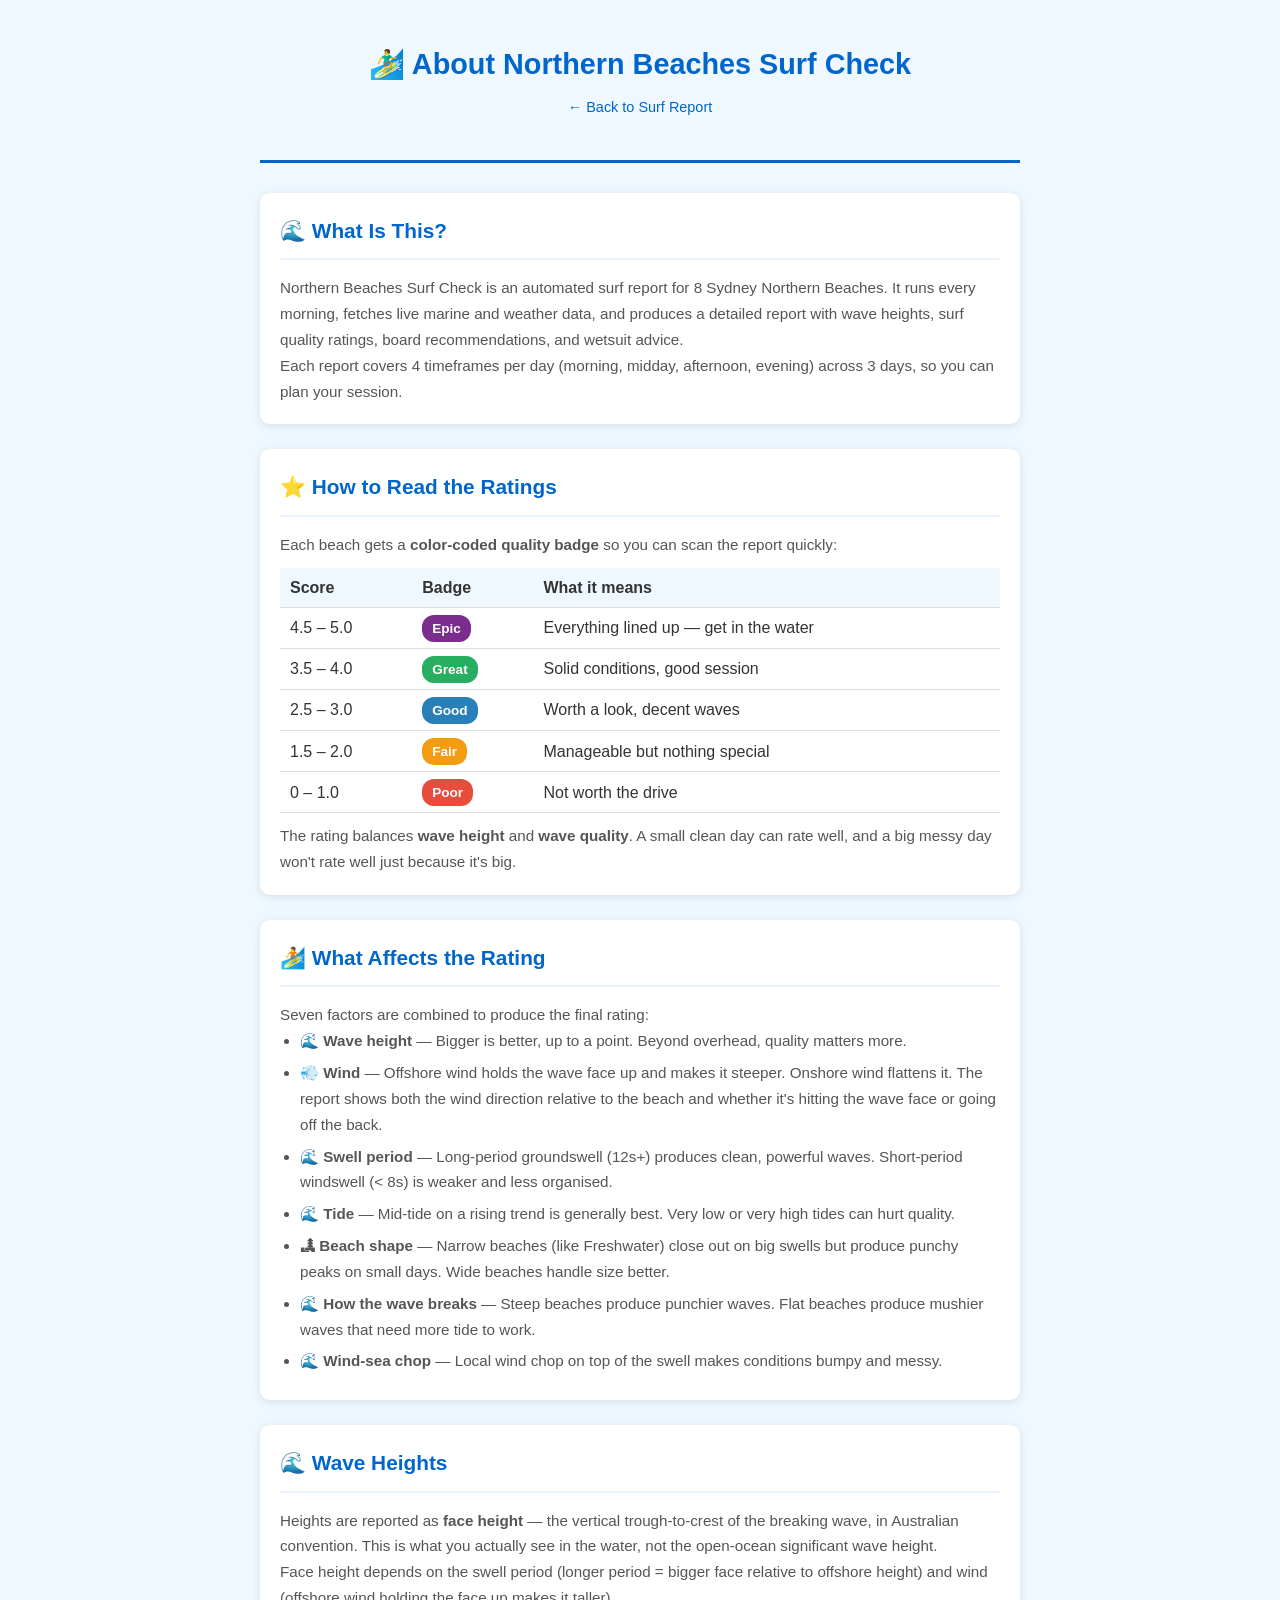
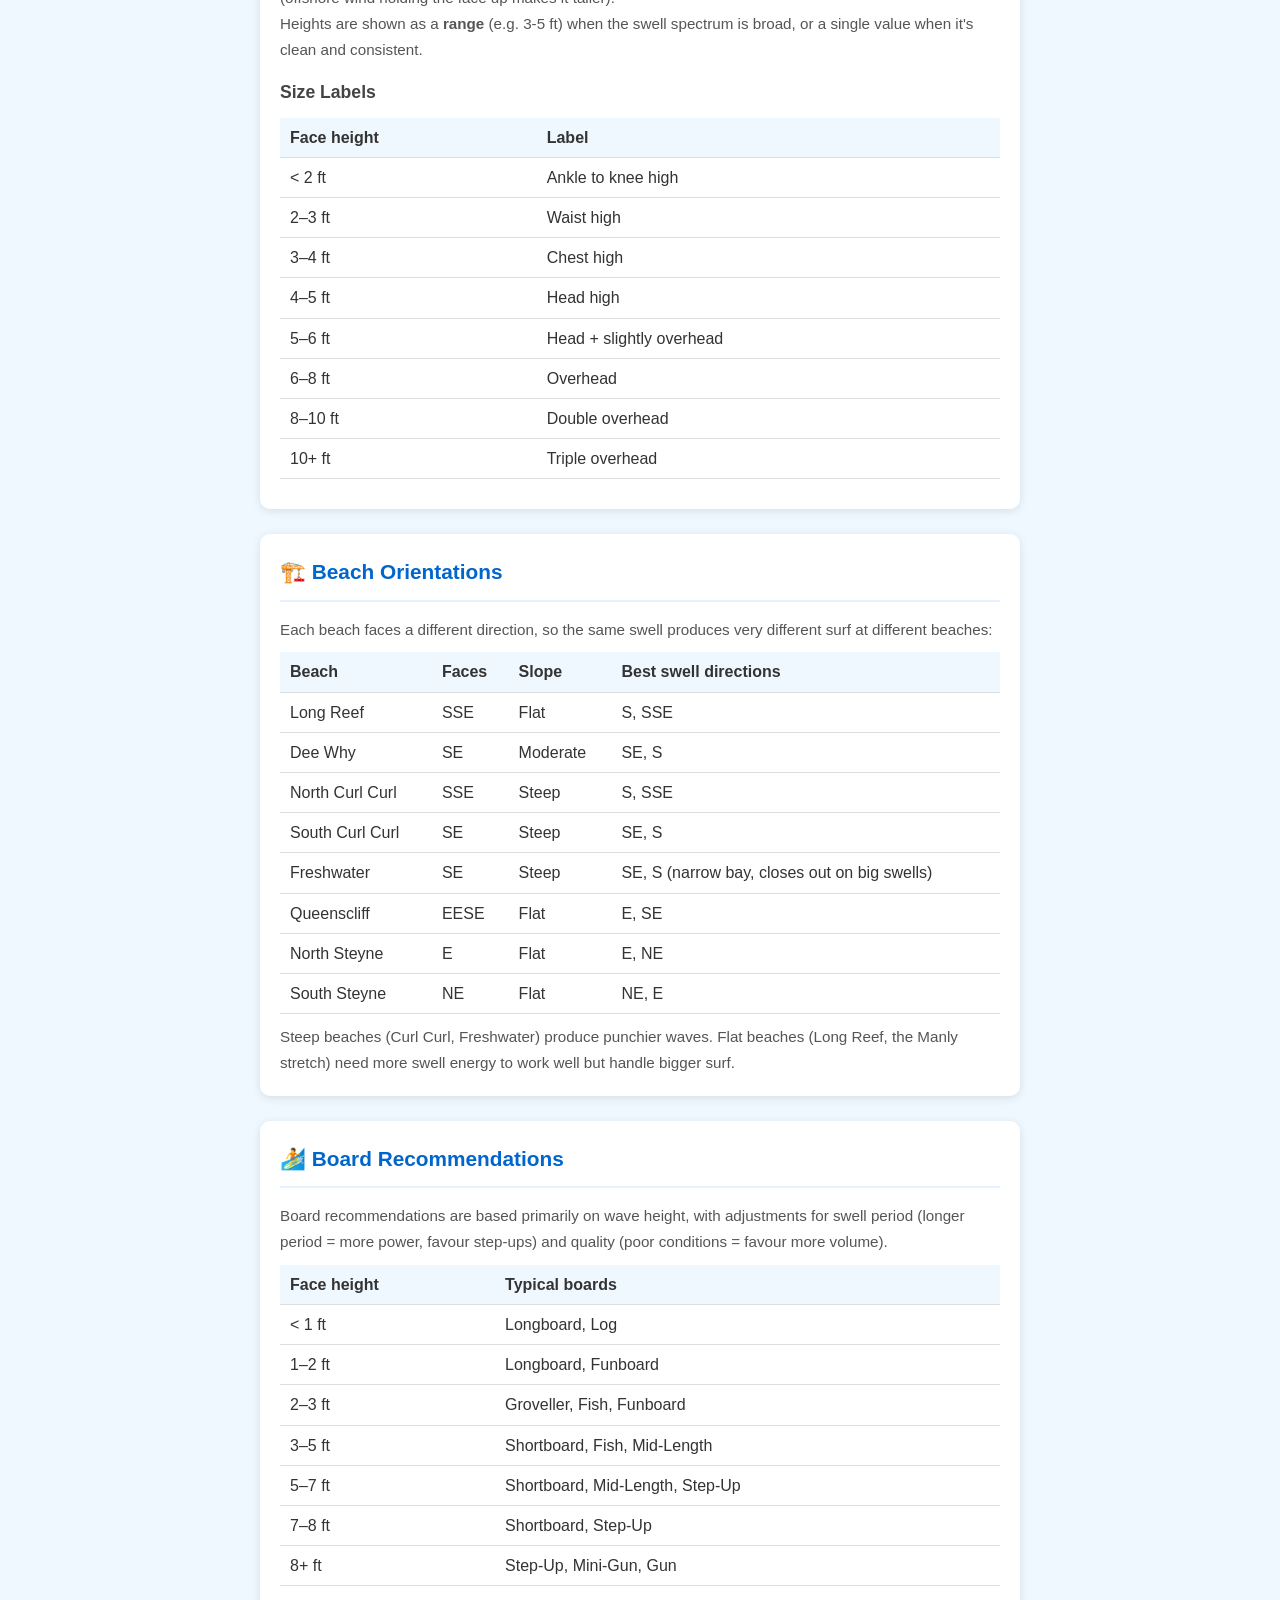
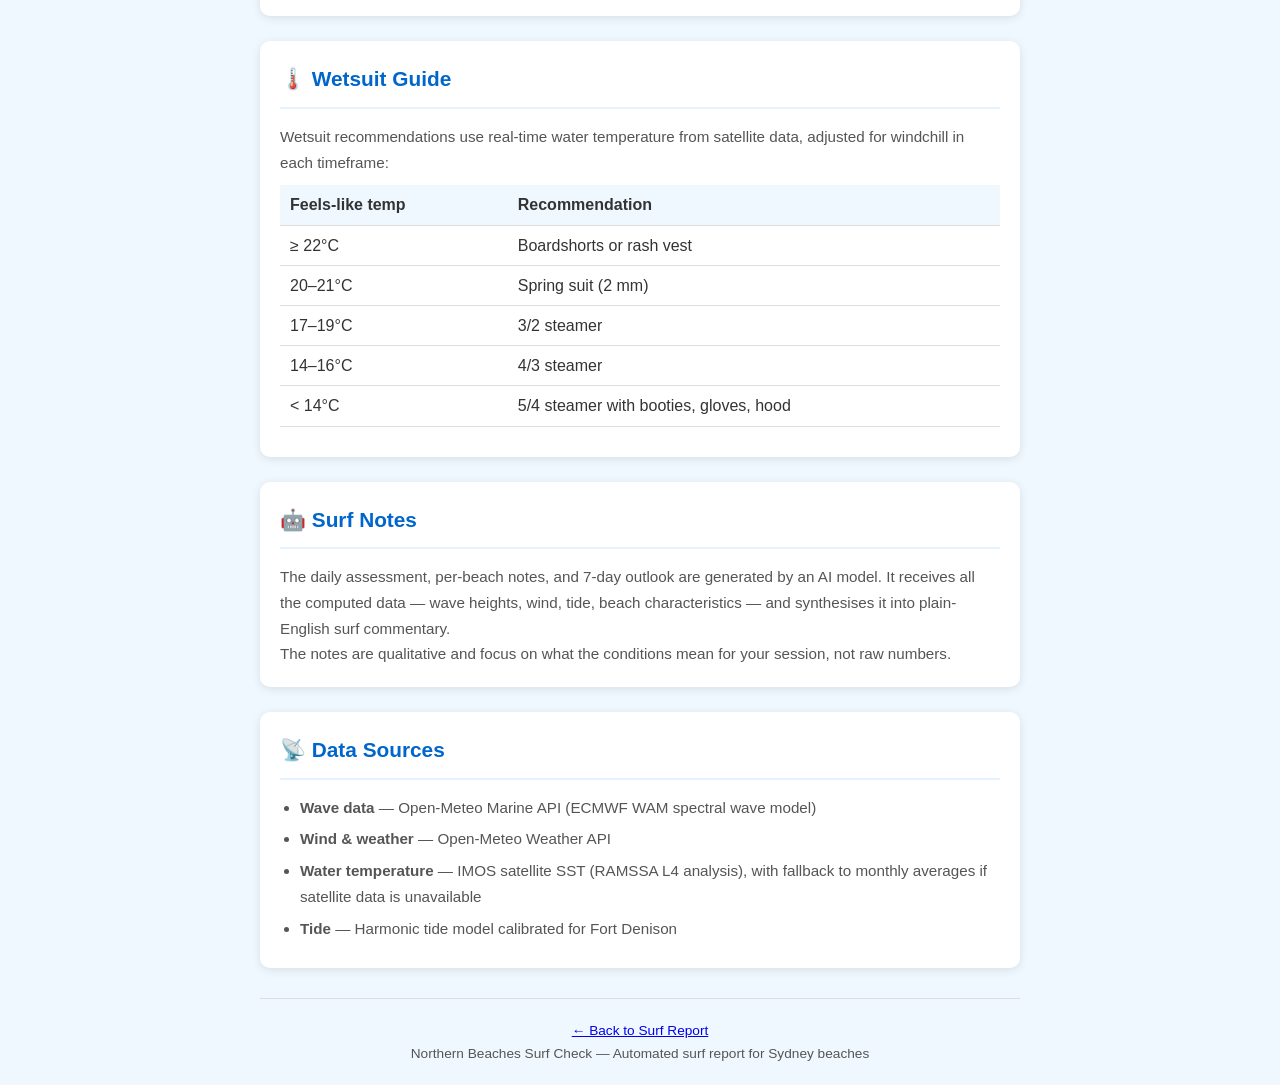
==== commit 4f614c4d: "Sandbar physics model + regenerated report" ====
--- a/about.html
+++ b/about.html
@@ -173,7 +173,7 @@
 
     <section>
         <h2>&#x1F916; Surf Notes</h2>
-        <p>The daily assessment, per-beach notes, and 7-day outlook are generated by an AI model (powered by OpenRouter). It receives all the computed data &mdash; wave heights, wind, tide, beach characteristics &mdash; and synthesises it into plain-English surf commentary.</p>
+        <p>The daily assessment, per-beach notes, and 7-day outlook are generated by an AI model. It receives all the computed data &mdash; wave heights, wind, tide, beach characteristics &mdash; and synthesises it into plain-English surf commentary.</p>
         <p>The notes are qualitative and focus on what the conditions mean for your session, not raw numbers.</p>
     </section>
 
@@ -183,7 +183,7 @@
             <li><strong>Wave data</strong> &mdash; Open-Meteo Marine API (ECMWF WAM spectral wave model)</li>
             <li><strong>Wind & weather</strong> &mdash; Open-Meteo Weather API</li>
             <li><strong>Water temperature</strong> &mdash; IMOS satellite SST (RAMSSA L4 analysis), with fallback to monthly averages if satellite data is unavailable</li>
-            <li><strong>Tide</strong> &mdash; 8-constituent harmonic tide model calibrated for Fort Denison</li>
+            <li><strong>Tide</strong> &mdash; Harmonic tide model calibrated for Fort Denison</li>
         </ul>
     </section>
 
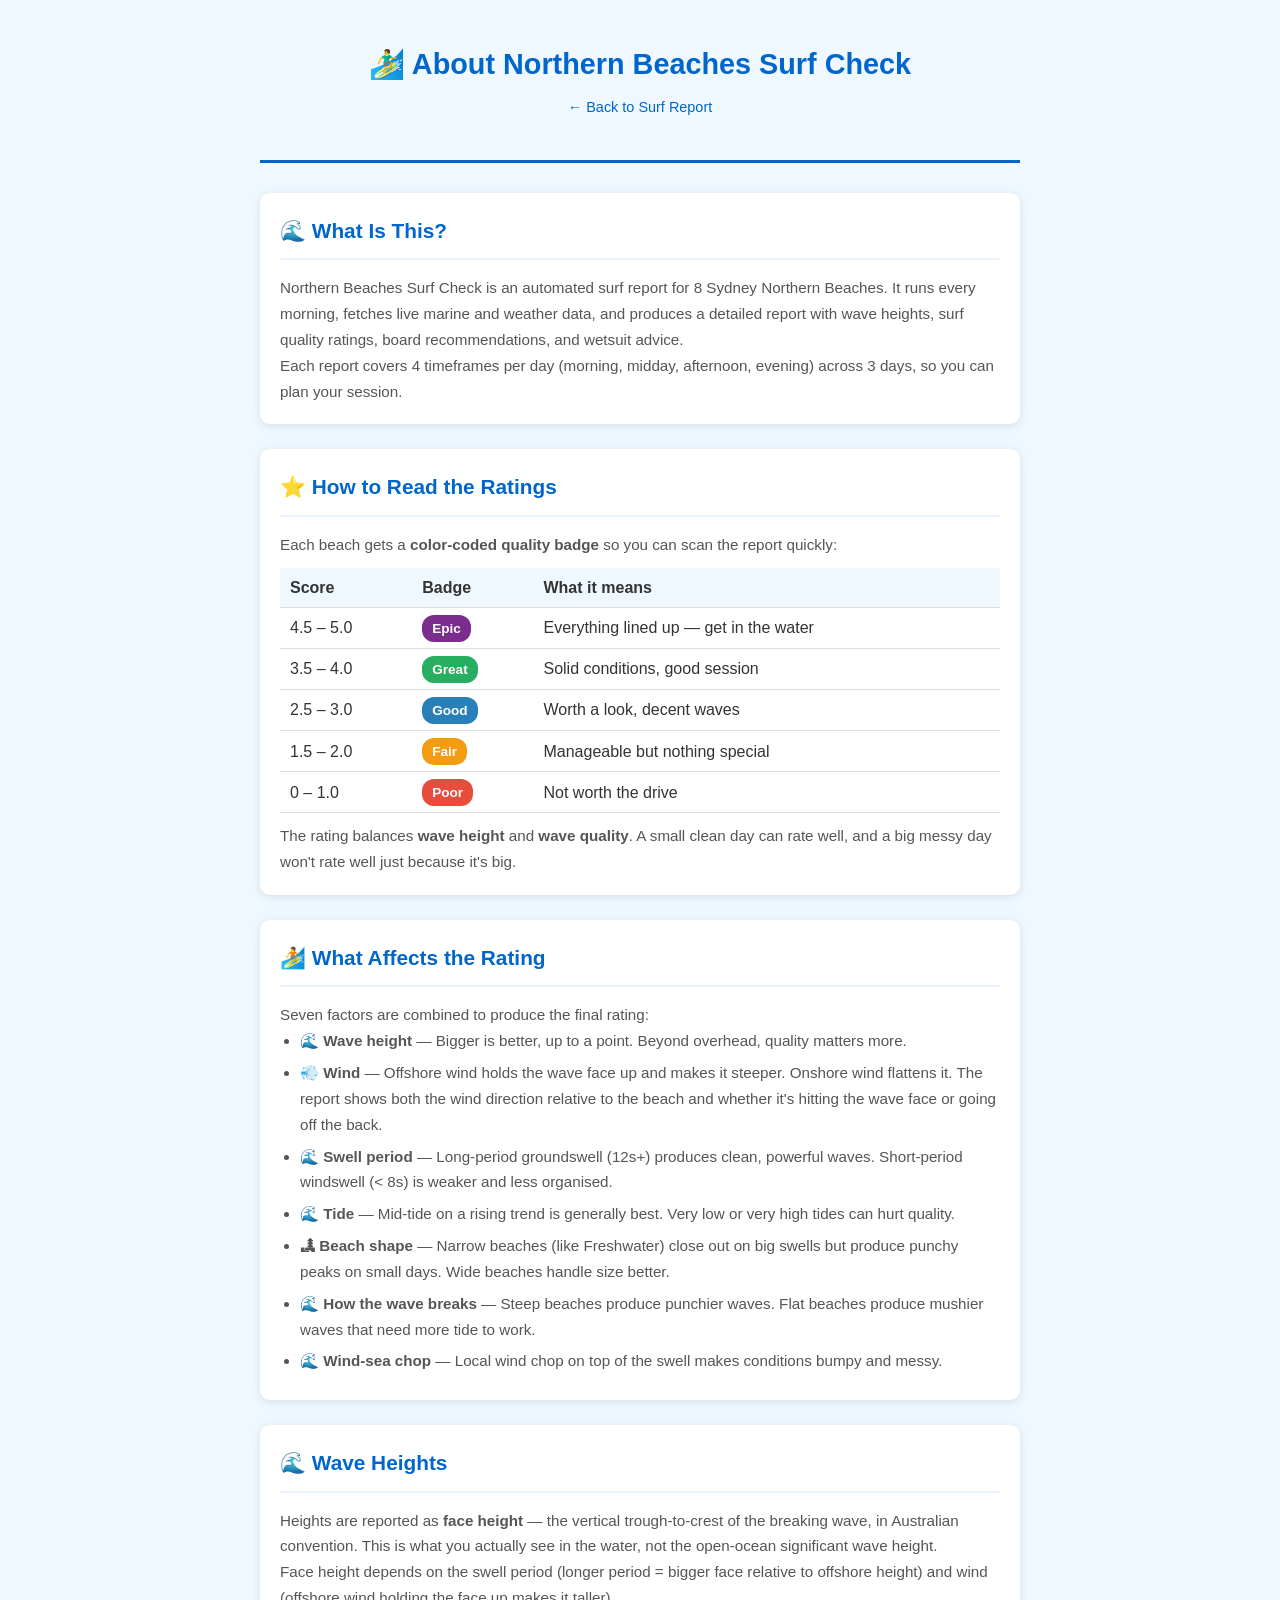
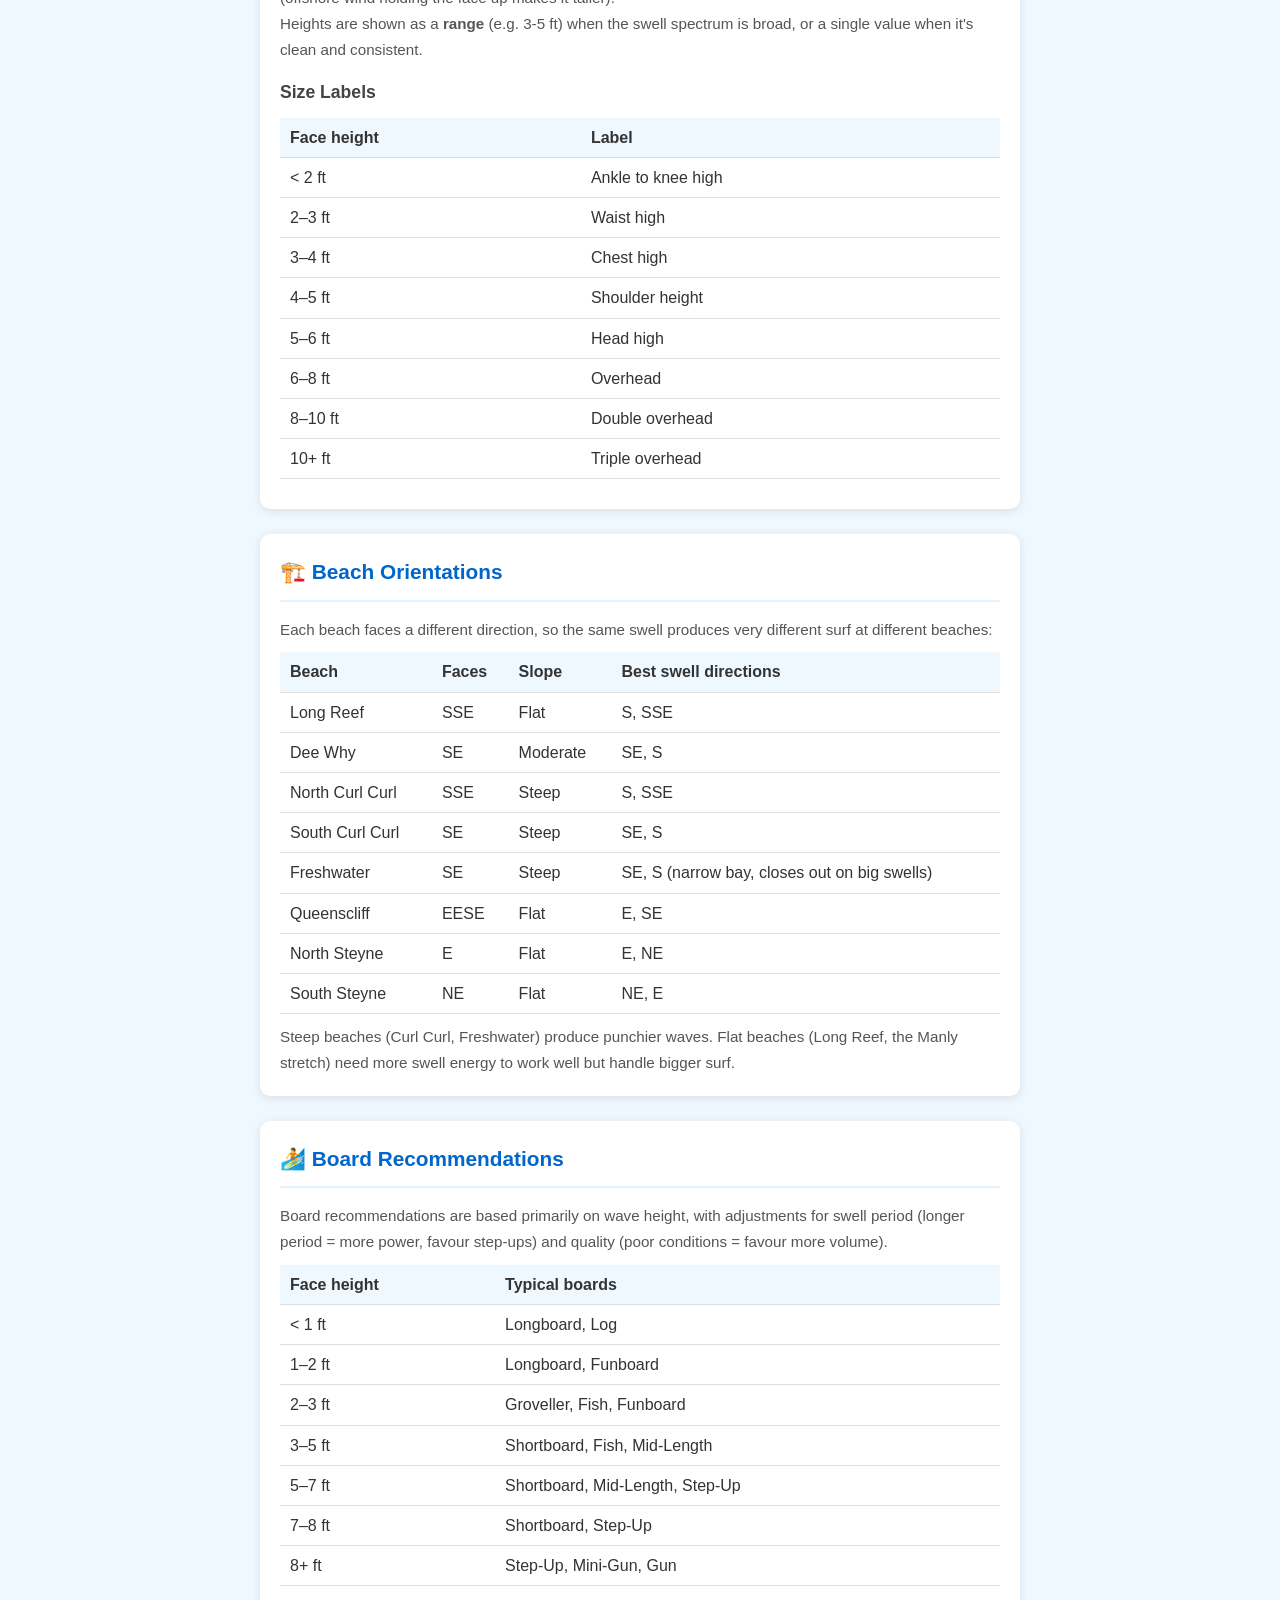
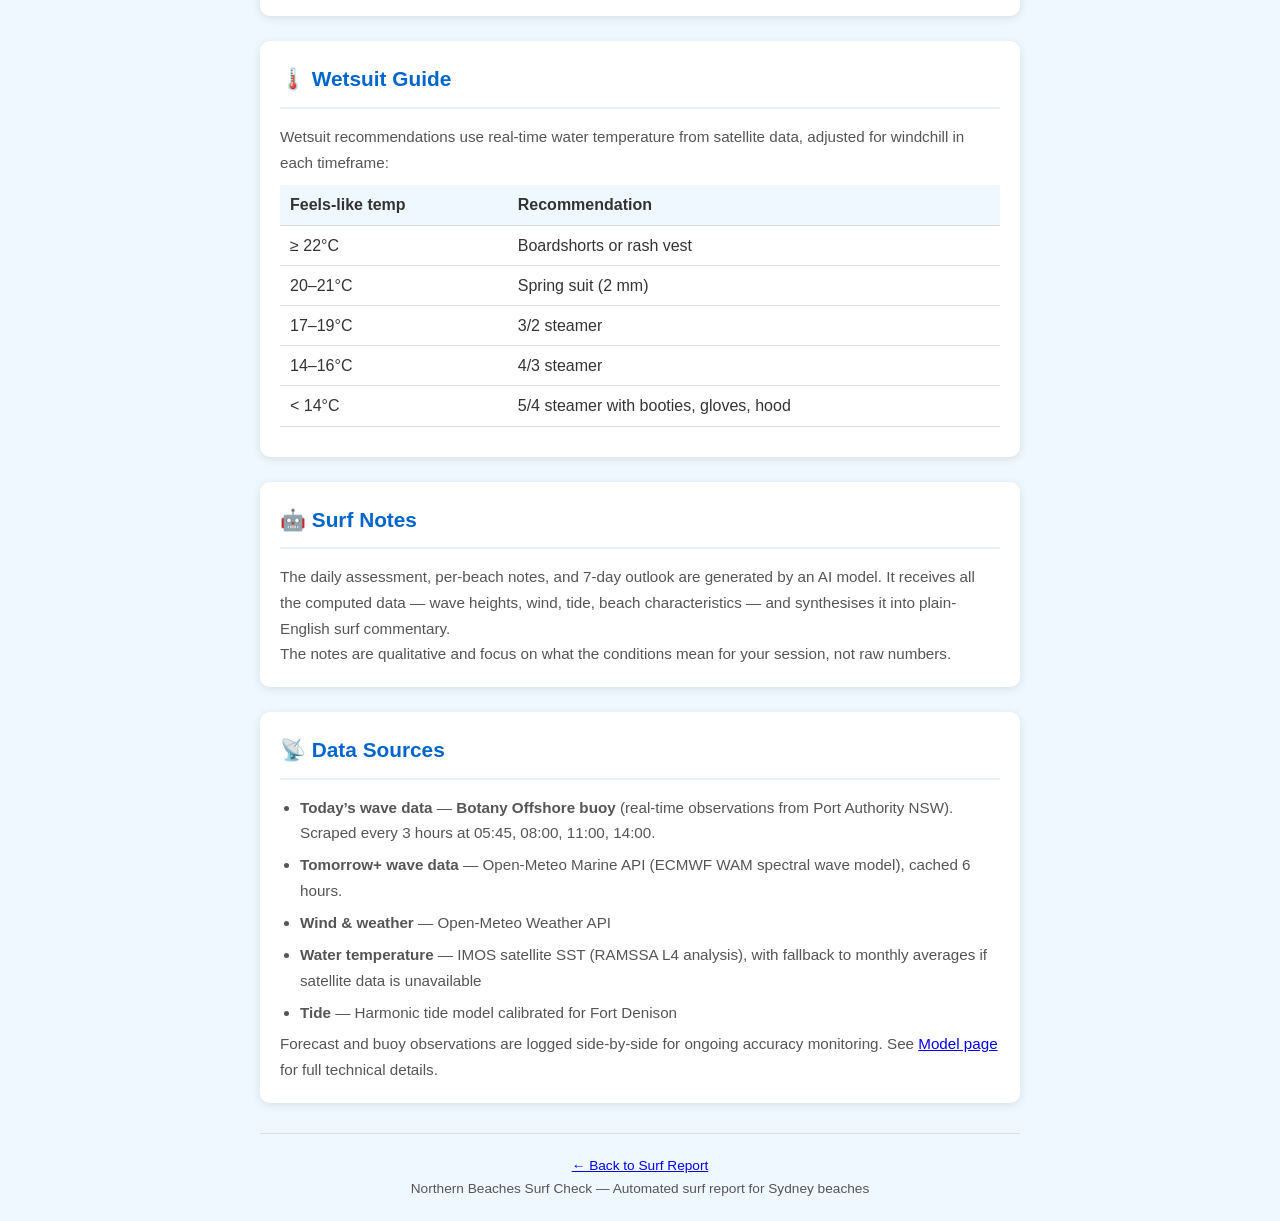
==== commit 2c03e635: "Today update 2026-08-02 11:05 — Botany buoy" ====
--- a/about.html
+++ b/about.html
@@ -118,8 +118,8 @@
             <tr><td>&lt; 2 ft</td><td>Ankle to knee high</td></tr>
             <tr><td>2&ndash;3 ft</td><td>Waist high</td></tr>
             <tr><td>3&ndash;4 ft</td><td>Chest high</td></tr>
-            <tr><td>4&ndash;5 ft</td><td>Head high</td></tr>
-            <tr><td>5&ndash;6 ft</td><td>Head + slightly overhead</td></tr>
+            <tr><td>4&ndash;5 ft</td><td>Shoulder height</td></tr>
+            <tr><td>5&ndash;6 ft</td><td>Head high</td></tr>
             <tr><td>6&ndash;8 ft</td><td>Overhead</td></tr>
             <tr><td>8&ndash;10 ft</td><td>Double overhead</td></tr>
             <tr><td>10+ ft</td><td>Triple overhead</td></tr>
@@ -180,11 +180,13 @@
     <section>
         <h2>&#x1F4E1; Data Sources</h2>
         <ul>
-            <li><strong>Wave data</strong> &mdash; Open-Meteo Marine API (ECMWF WAM spectral wave model)</li>
+            <li><strong>Today&rsquo;s wave data</strong> &mdash; <strong>Botany Offshore buoy</strong> (real-time observations from Port Authority NSW). Scraped every 3 hours at 05:45, 08:00, 11:00, 14:00.</li>
+            <li><strong>Tomorrow+ wave data</strong> &mdash; Open-Meteo Marine API (ECMWF WAM spectral wave model), cached 6 hours.</li>
             <li><strong>Wind & weather</strong> &mdash; Open-Meteo Weather API</li>
             <li><strong>Water temperature</strong> &mdash; IMOS satellite SST (RAMSSA L4 analysis), with fallback to monthly averages if satellite data is unavailable</li>
             <li><strong>Tide</strong> &mdash; Harmonic tide model calibrated for Fort Denison</li>
         </ul>
+        <p>Forecast and buoy observations are logged side-by-side for ongoing accuracy monitoring. See <a href="./model.html">Model page</a> for full technical details.</p>
     </section>
 
     <div class="footer">
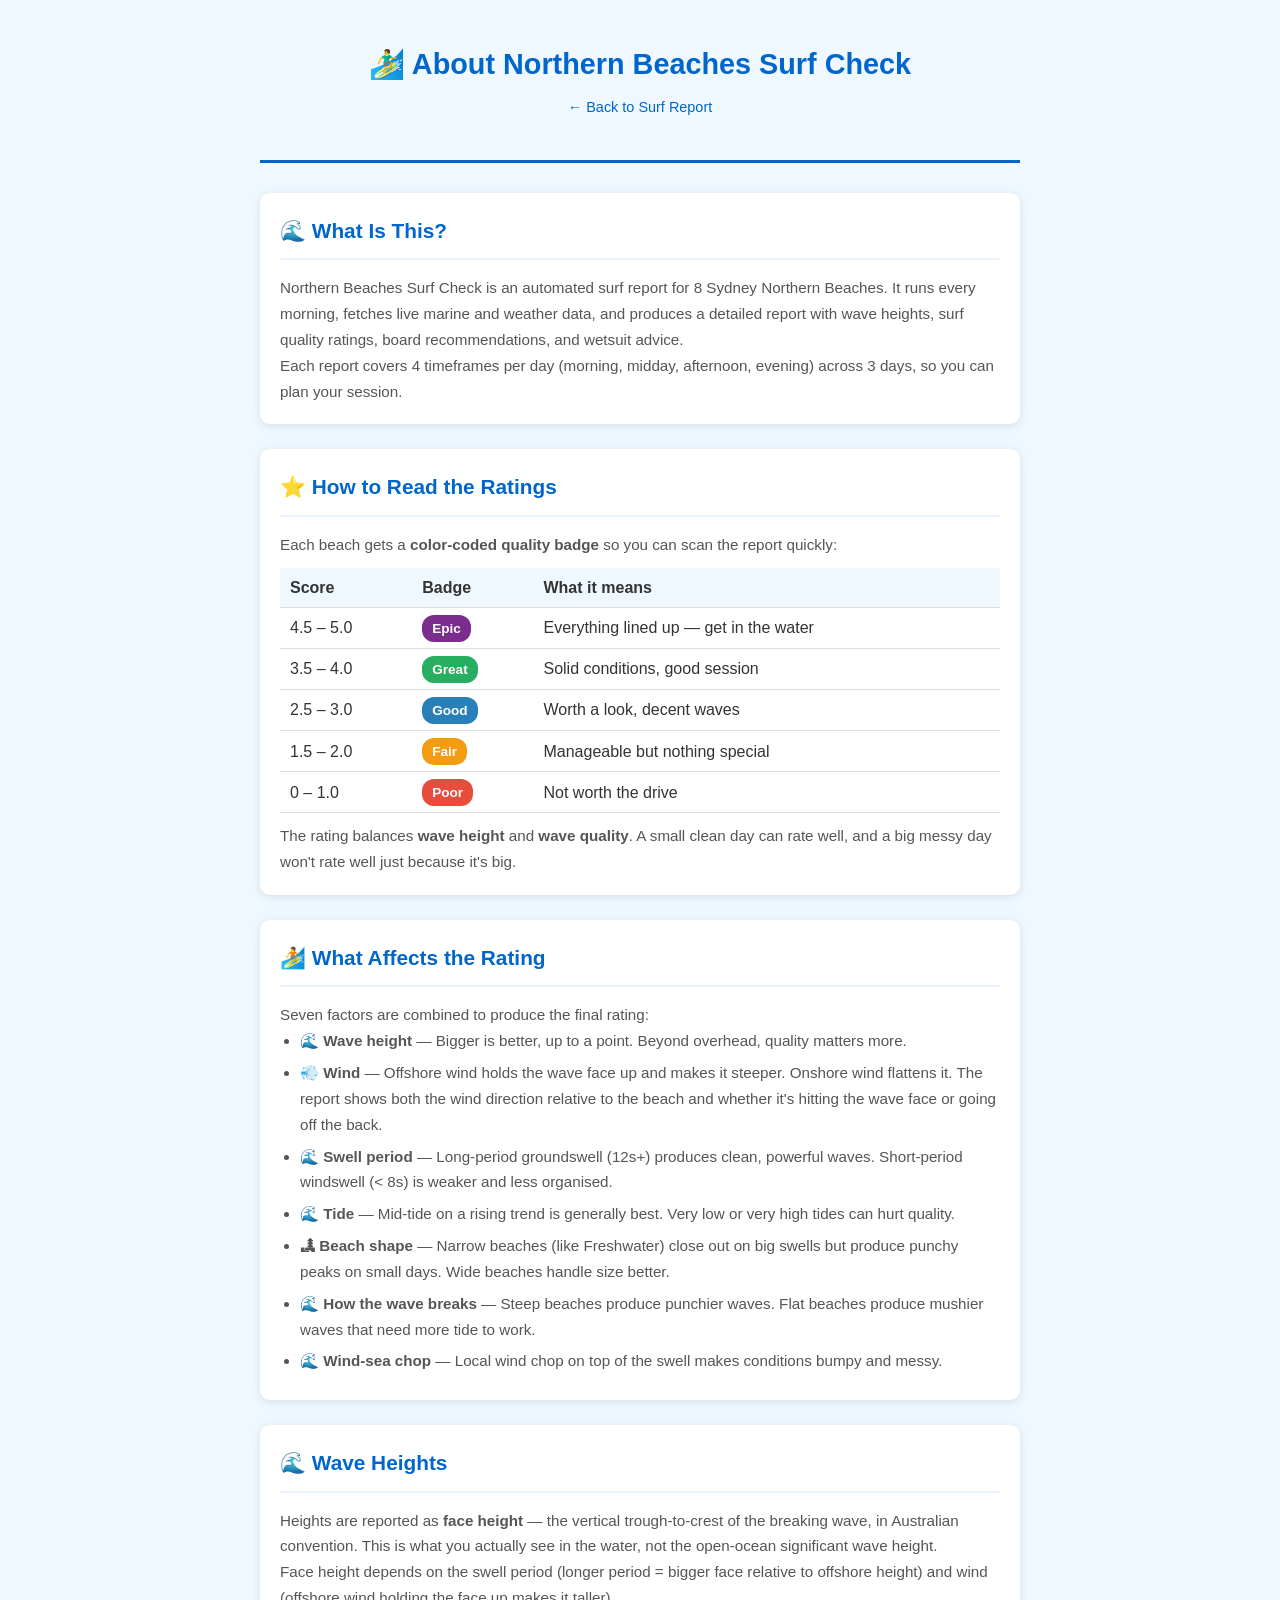
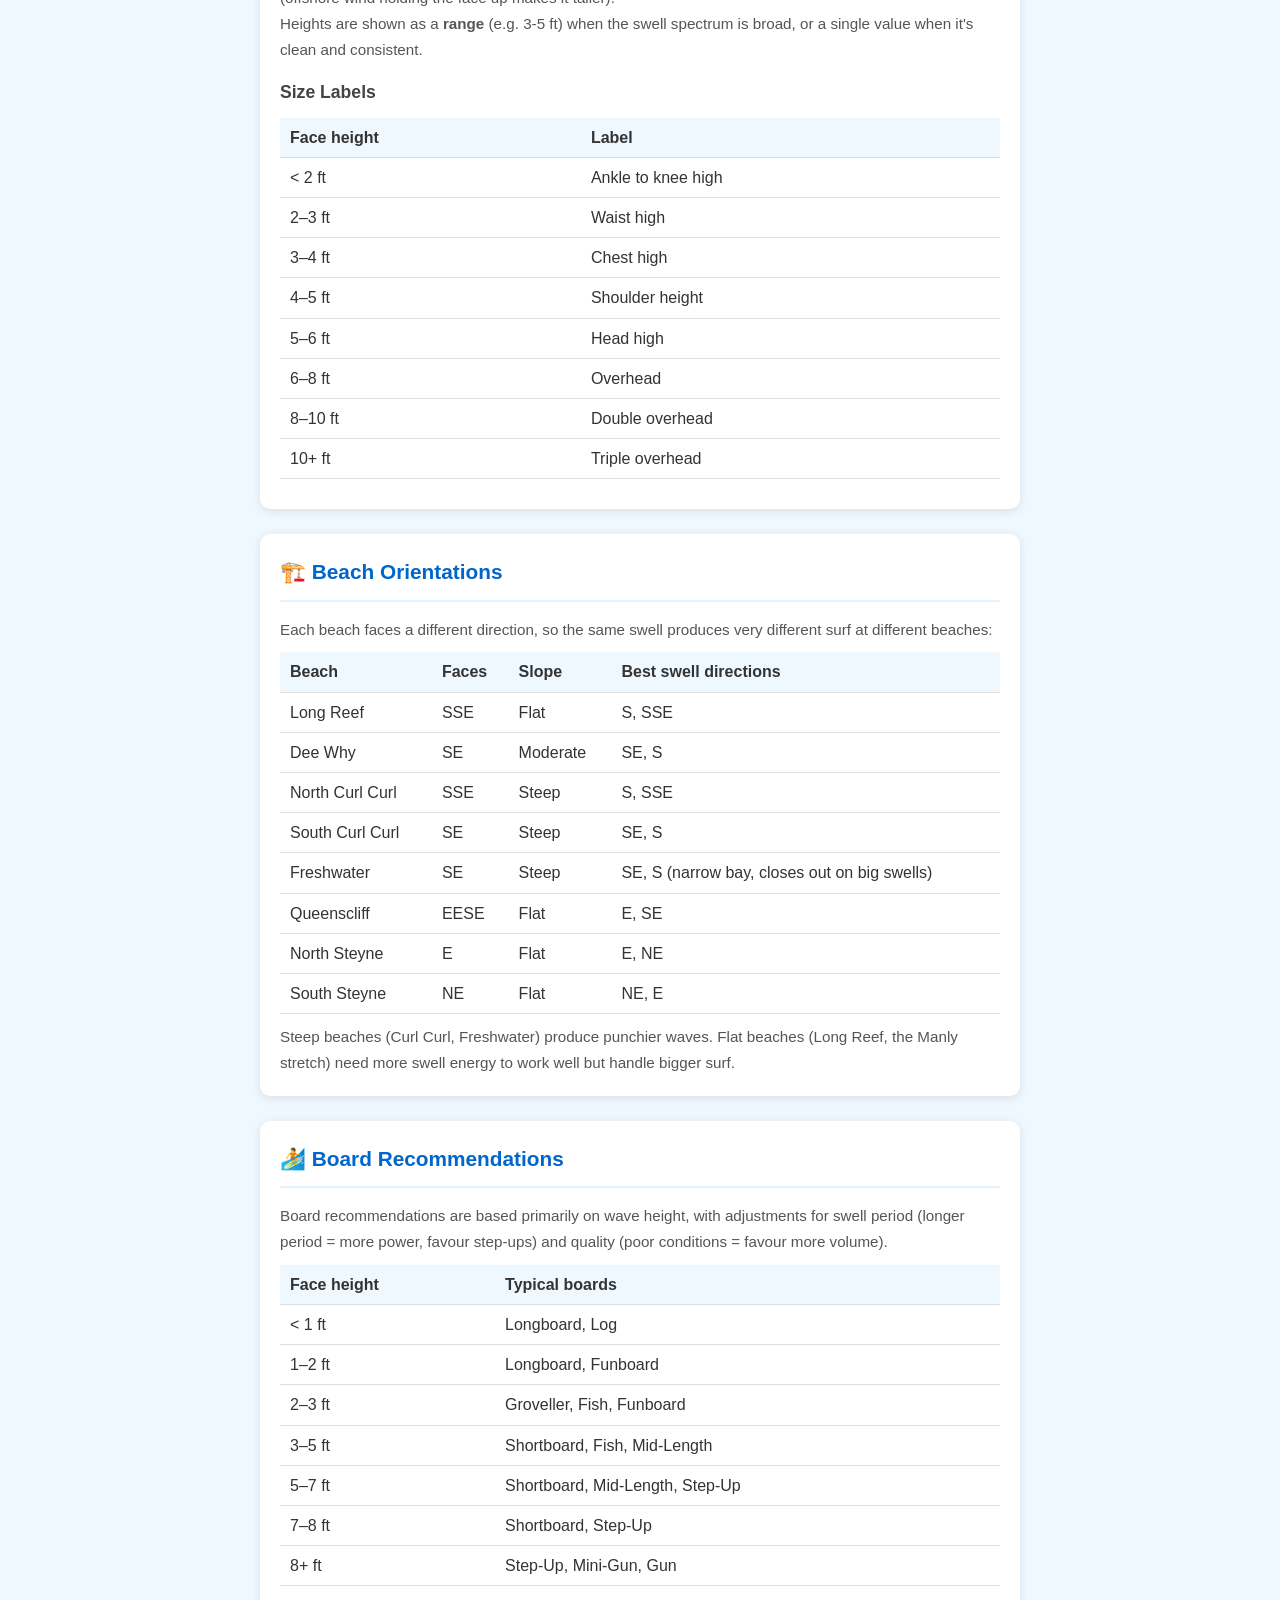
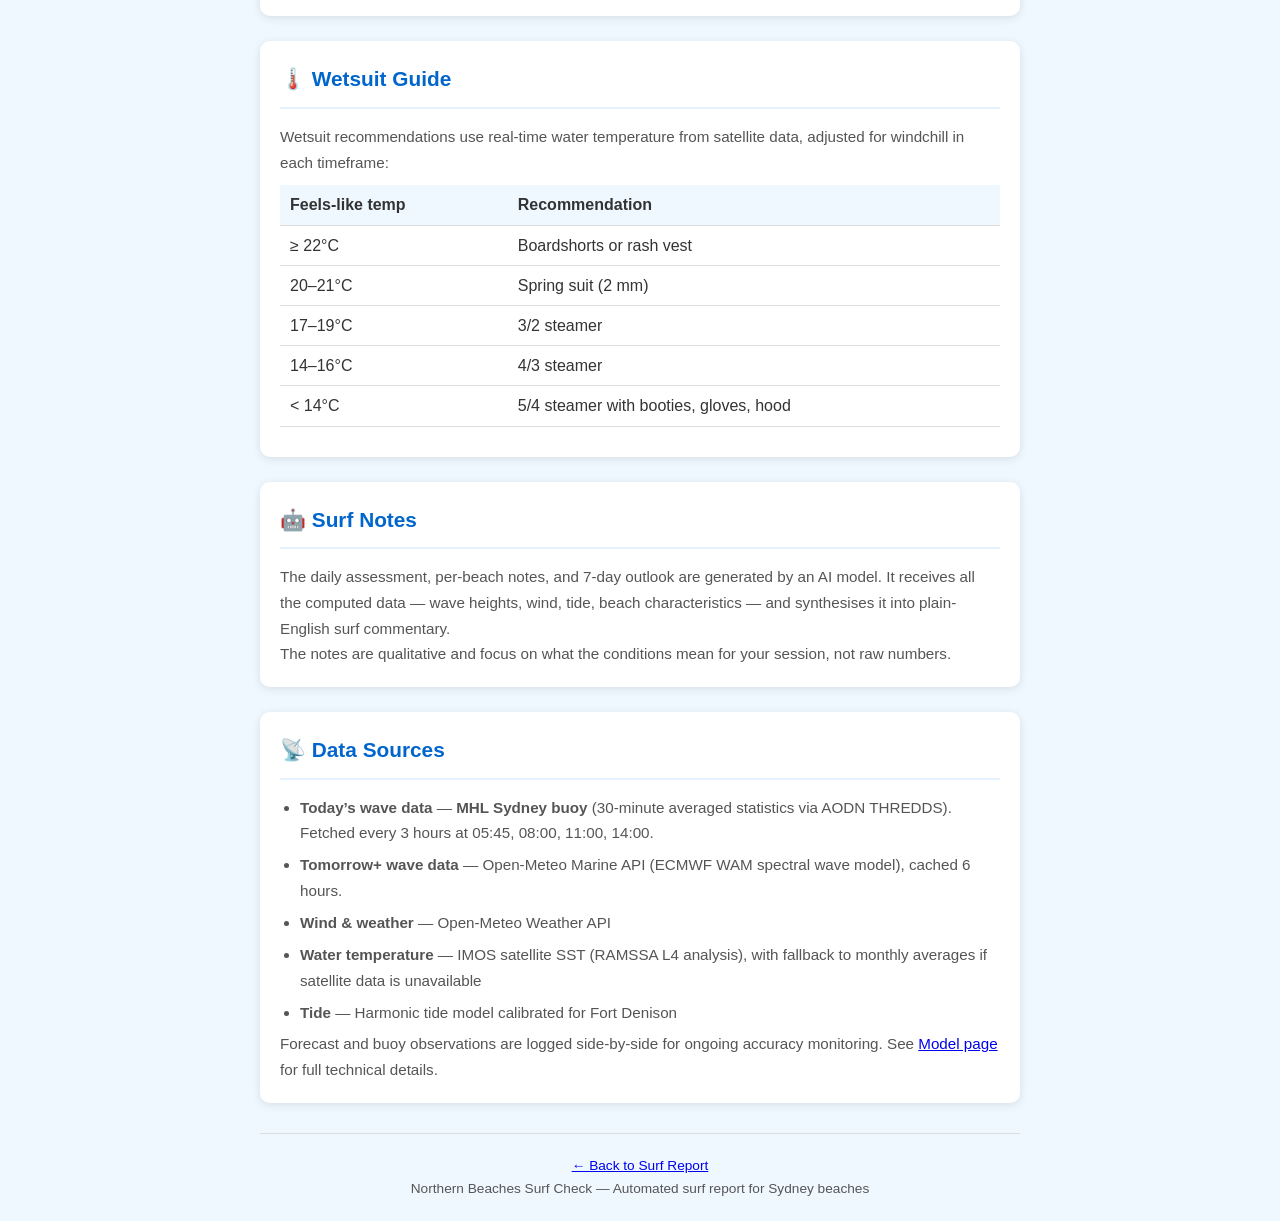
==== commit 3d18b67f: "Today update 2026-08-04 07:15 — MHL Sydney buoy (THREDDS 30-min avg)" ====
--- a/about.html
+++ b/about.html
@@ -180,7 +180,7 @@
     <section>
         <h2>&#x1F4E1; Data Sources</h2>
         <ul>
-            <li><strong>Today&rsquo;s wave data</strong> &mdash; <strong>Botany Offshore buoy</strong> (real-time observations from Port Authority NSW). Scraped every 3 hours at 05:45, 08:00, 11:00, 14:00.</li>
+            <li><strong>Today&rsquo;s wave data</strong> &mdash; <strong>MHL Sydney buoy</strong> (30-minute averaged statistics via AODN THREDDS). Fetched every 3 hours at 05:45, 08:00, 11:00, 14:00.</li>
             <li><strong>Tomorrow+ wave data</strong> &mdash; Open-Meteo Marine API (ECMWF WAM spectral wave model), cached 6 hours.</li>
             <li><strong>Wind & weather</strong> &mdash; Open-Meteo Weather API</li>
             <li><strong>Water temperature</strong> &mdash; IMOS satellite SST (RAMSSA L4 analysis), with fallback to monthly averages if satellite data is unavailable</li>
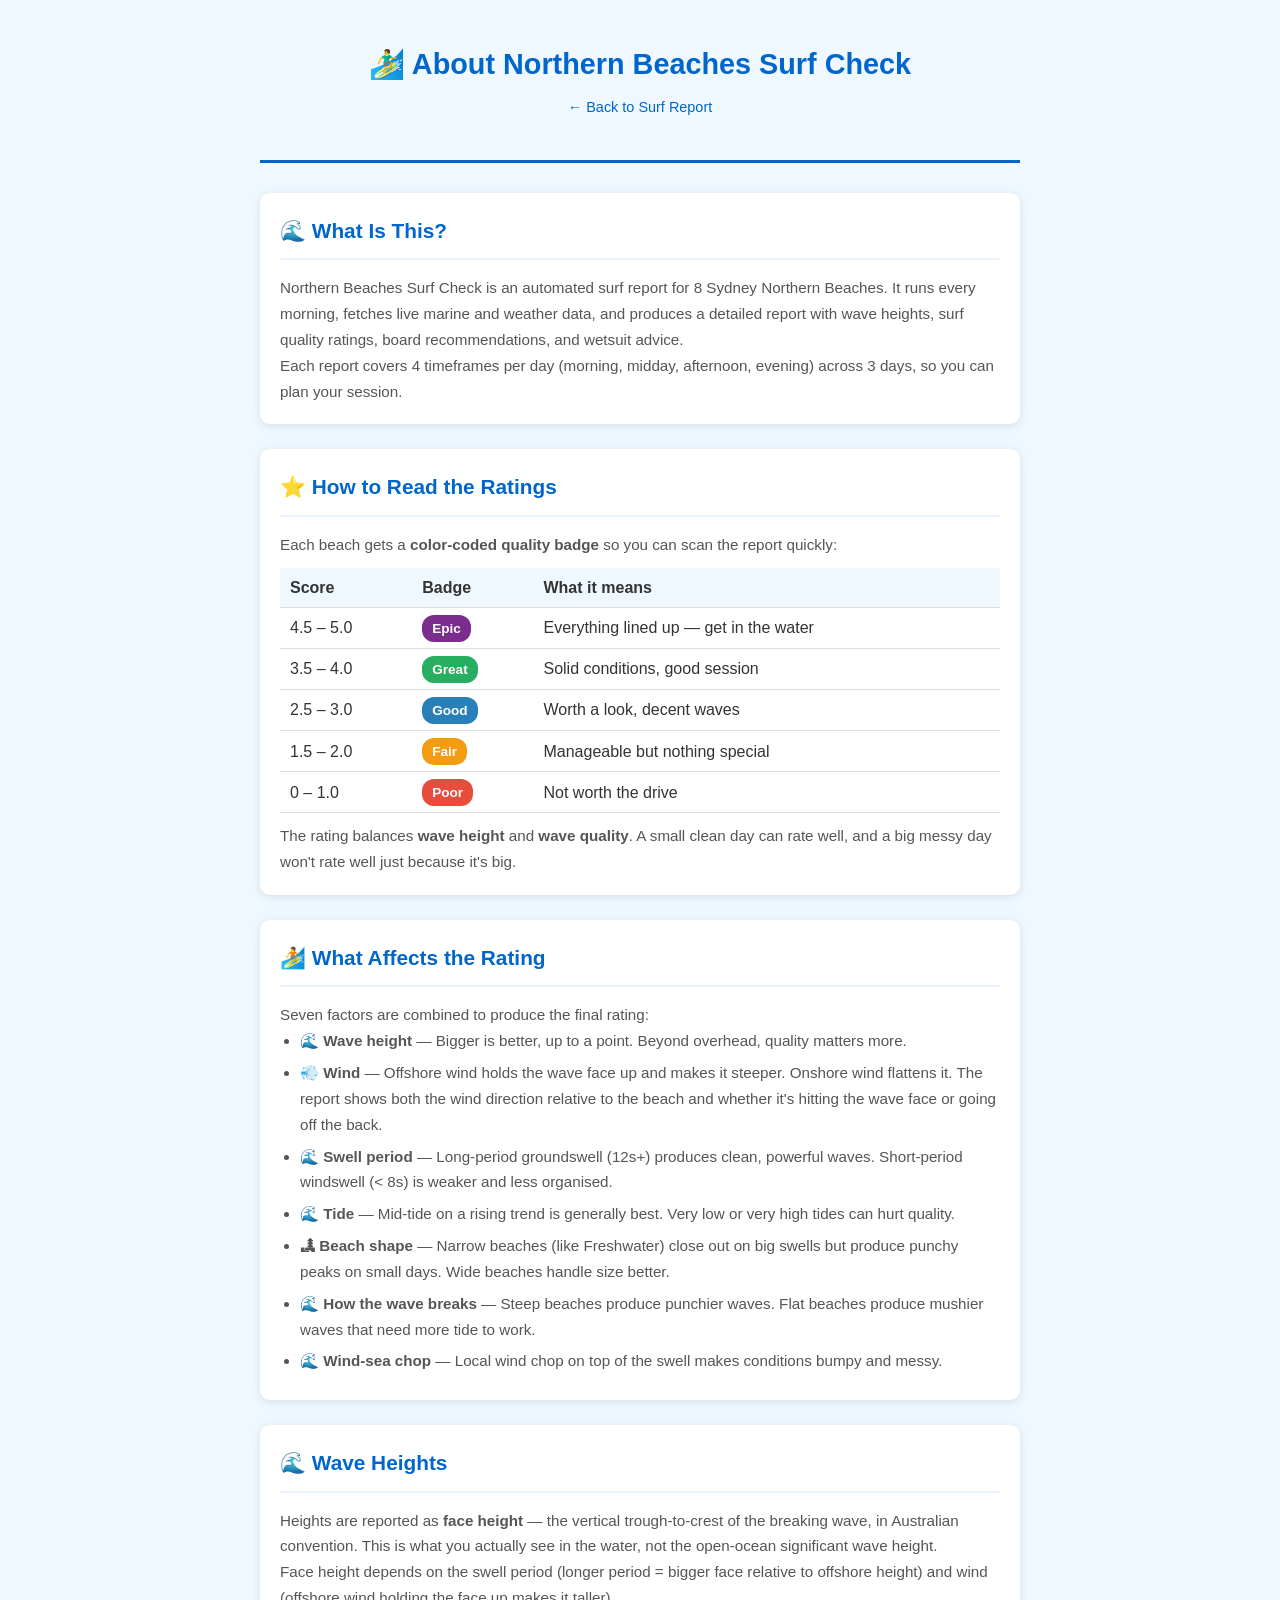
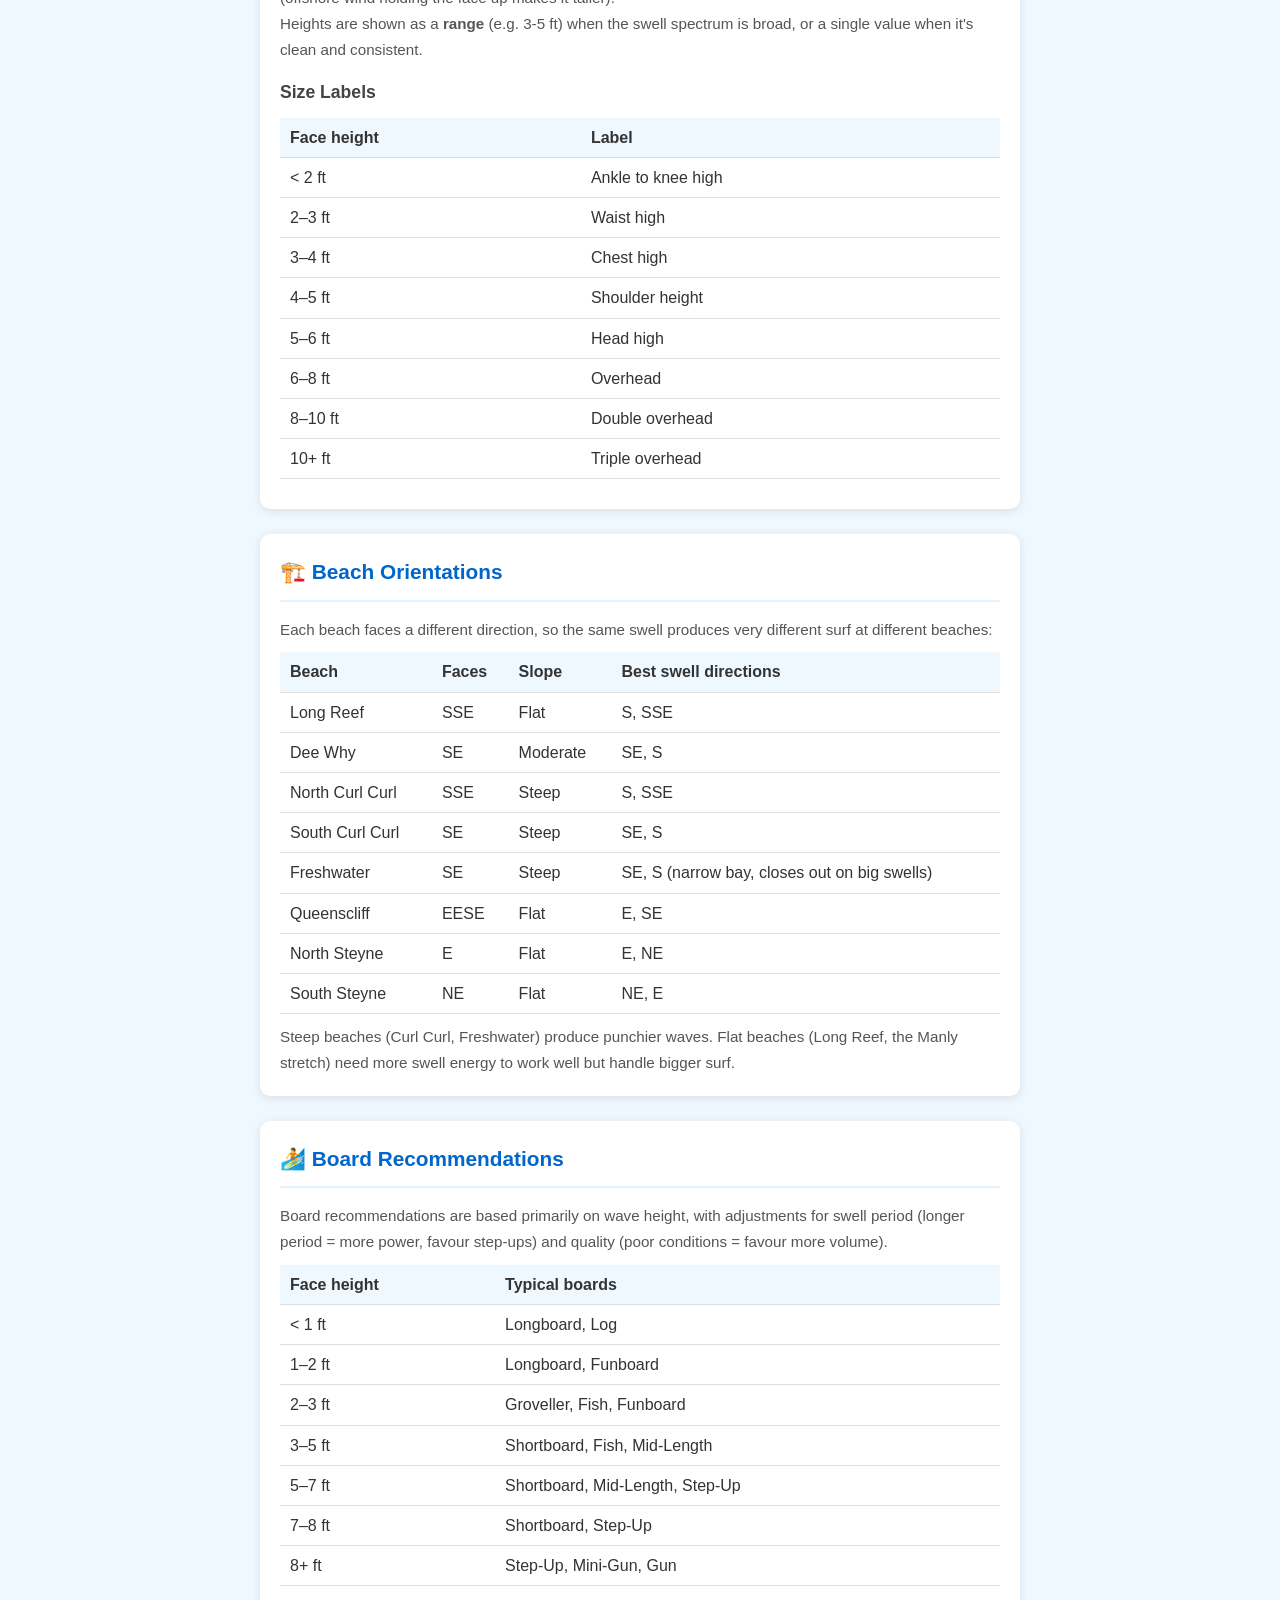
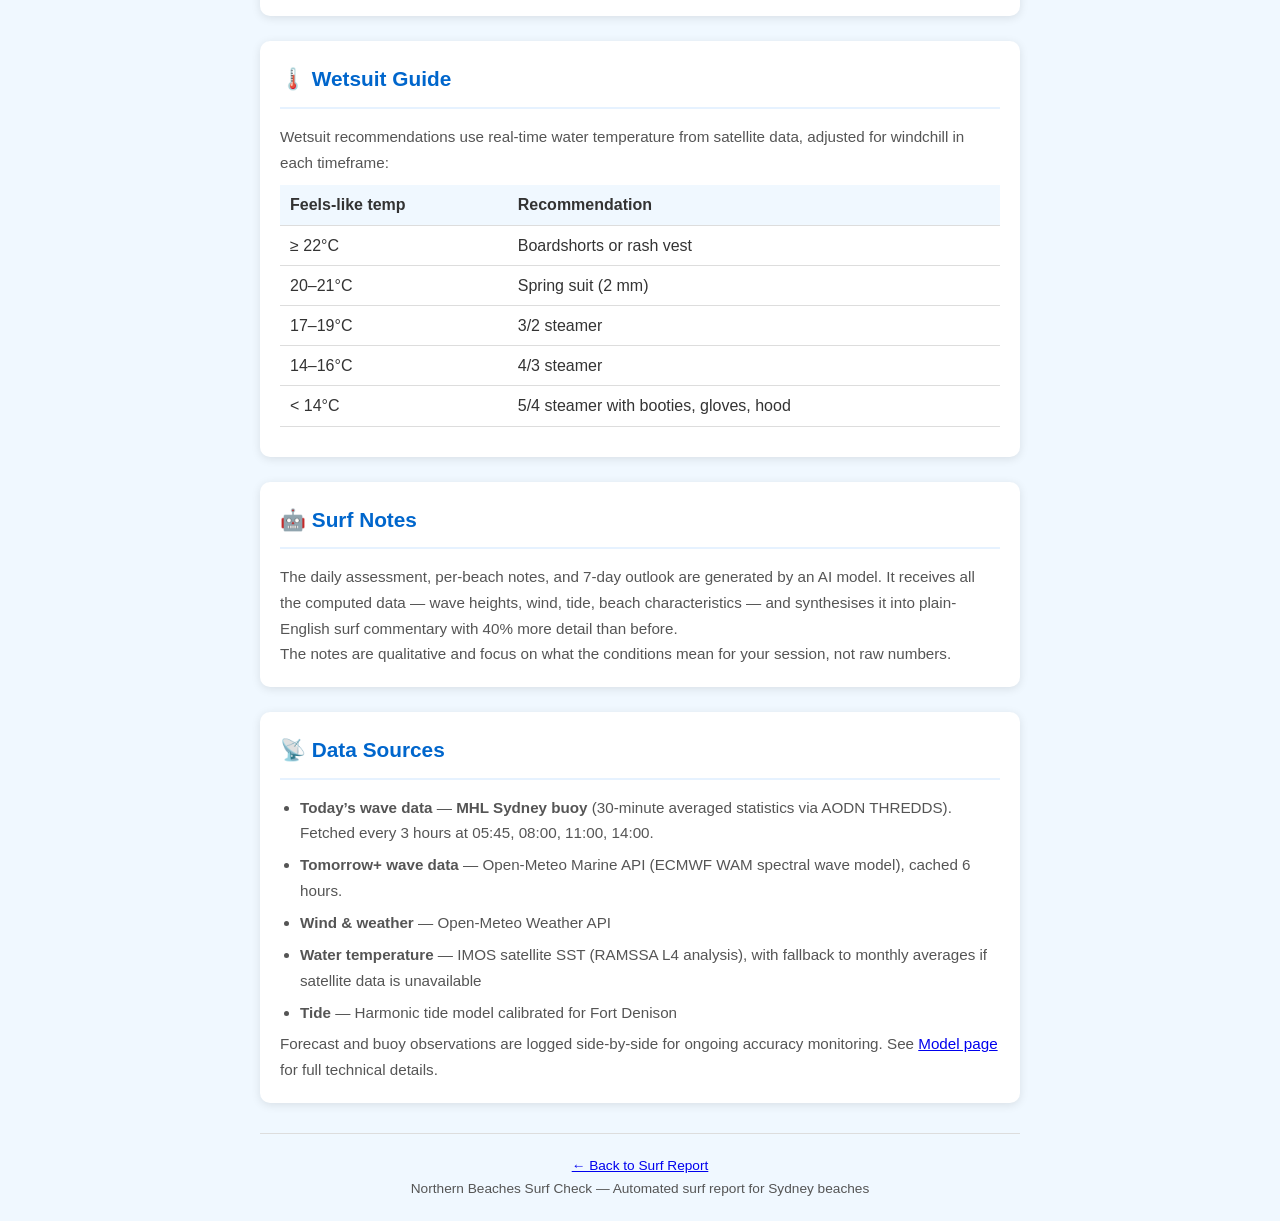
==== commit aa90f5ed: "Daily surf report 2026-10-03" ====
--- a/about.html
+++ b/about.html
@@ -173,7 +173,7 @@
 
     <section>
         <h2>&#x1F916; Surf Notes</h2>
-        <p>The daily assessment, per-beach notes, and 7-day outlook are generated by an AI model. It receives all the computed data &mdash; wave heights, wind, tide, beach characteristics &mdash; and synthesises it into plain-English surf commentary.</p>
+        <p>The daily assessment, per-beach notes, and 7-day outlook are generated by an AI model. It receives all the computed data &mdash; wave heights, wind, tide, beach characteristics &mdash; and synthesises it into plain-English surf commentary with 40% more detail than before.</p>
         <p>The notes are qualitative and focus on what the conditions mean for your session, not raw numbers.</p>
     </section>
 
